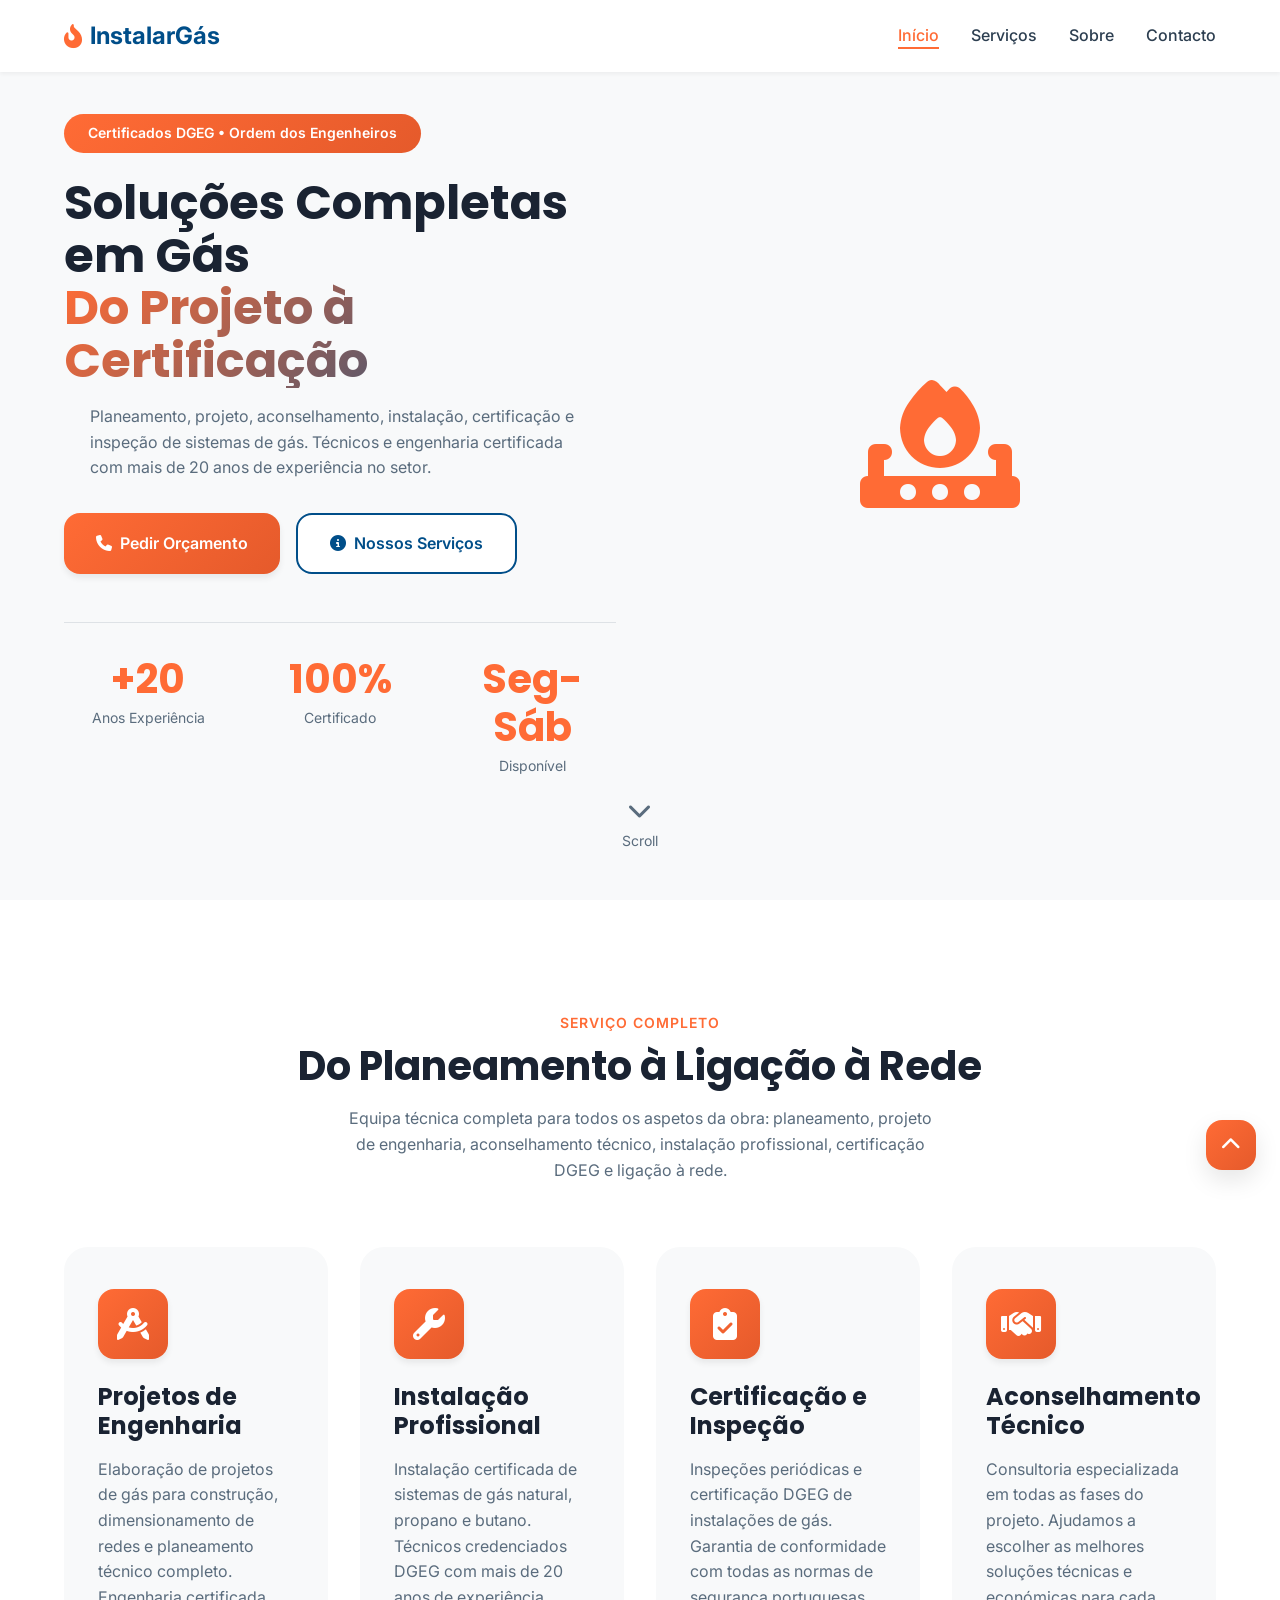
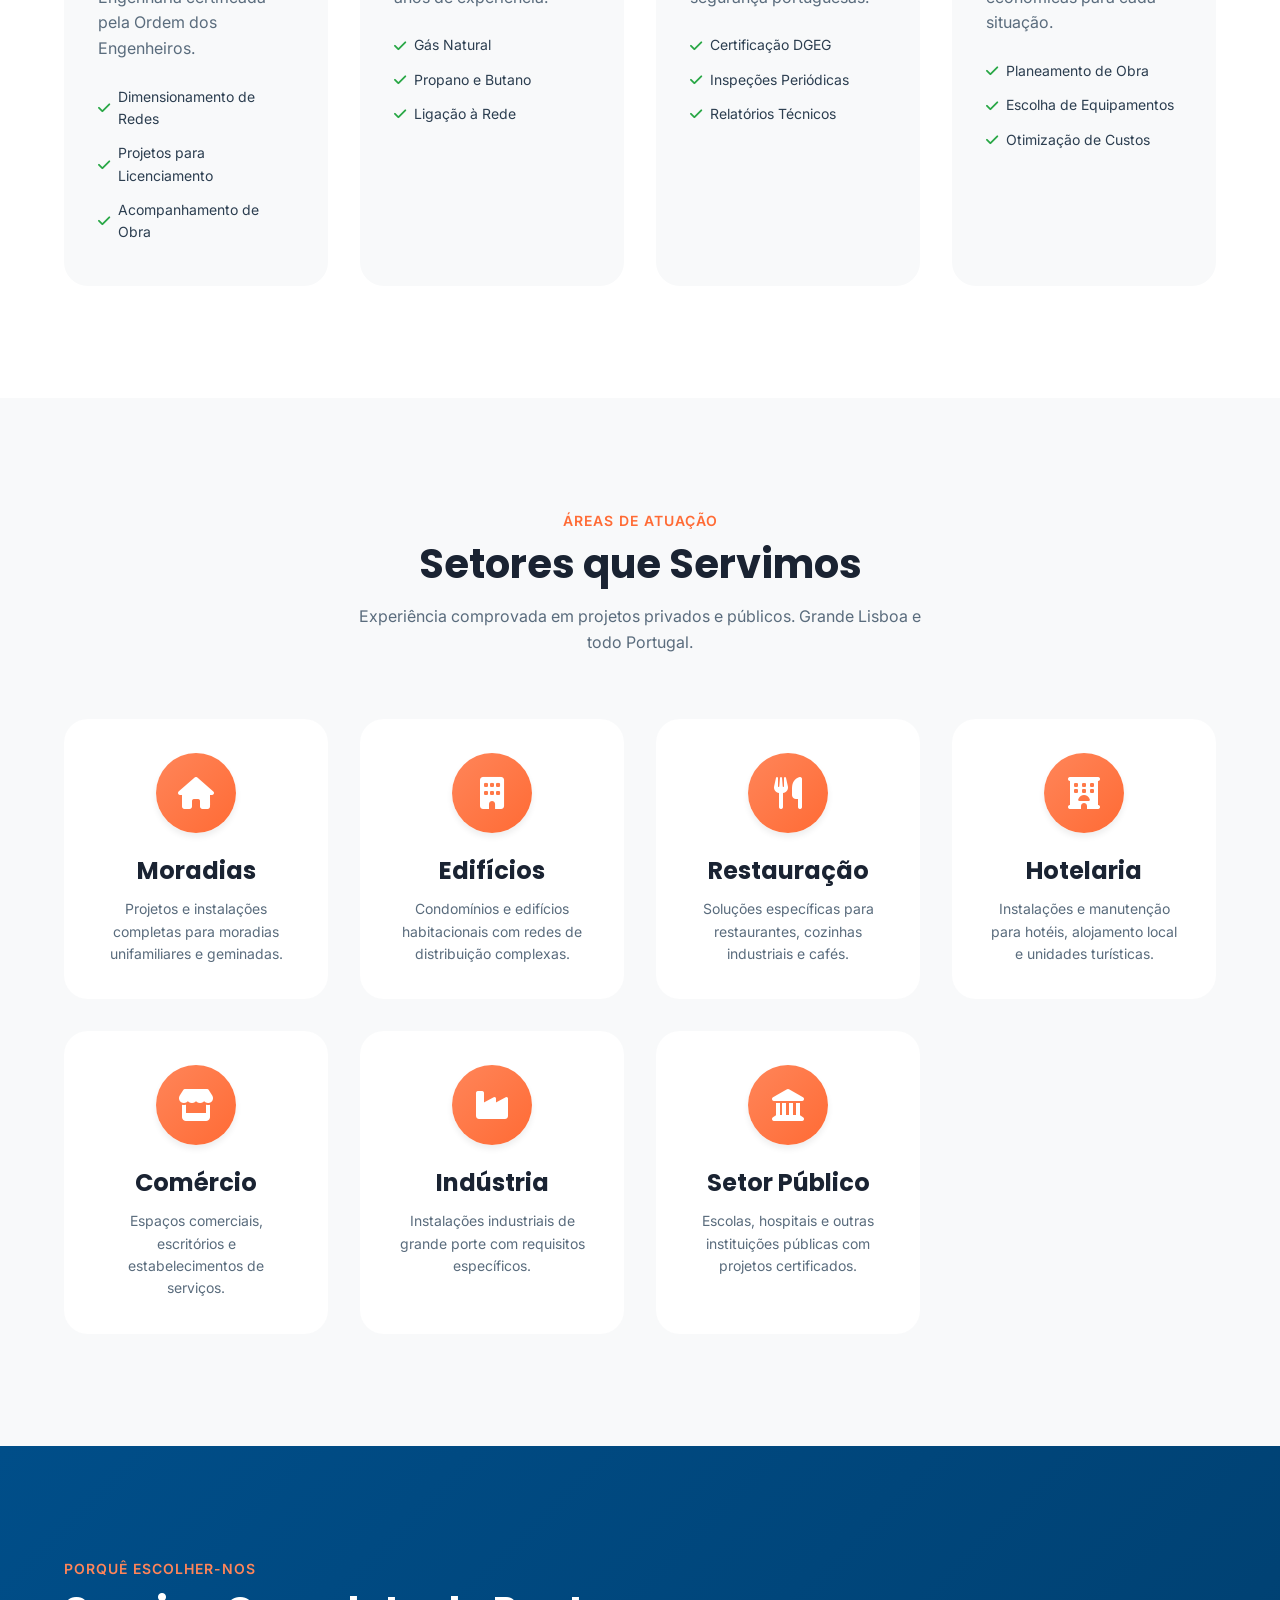
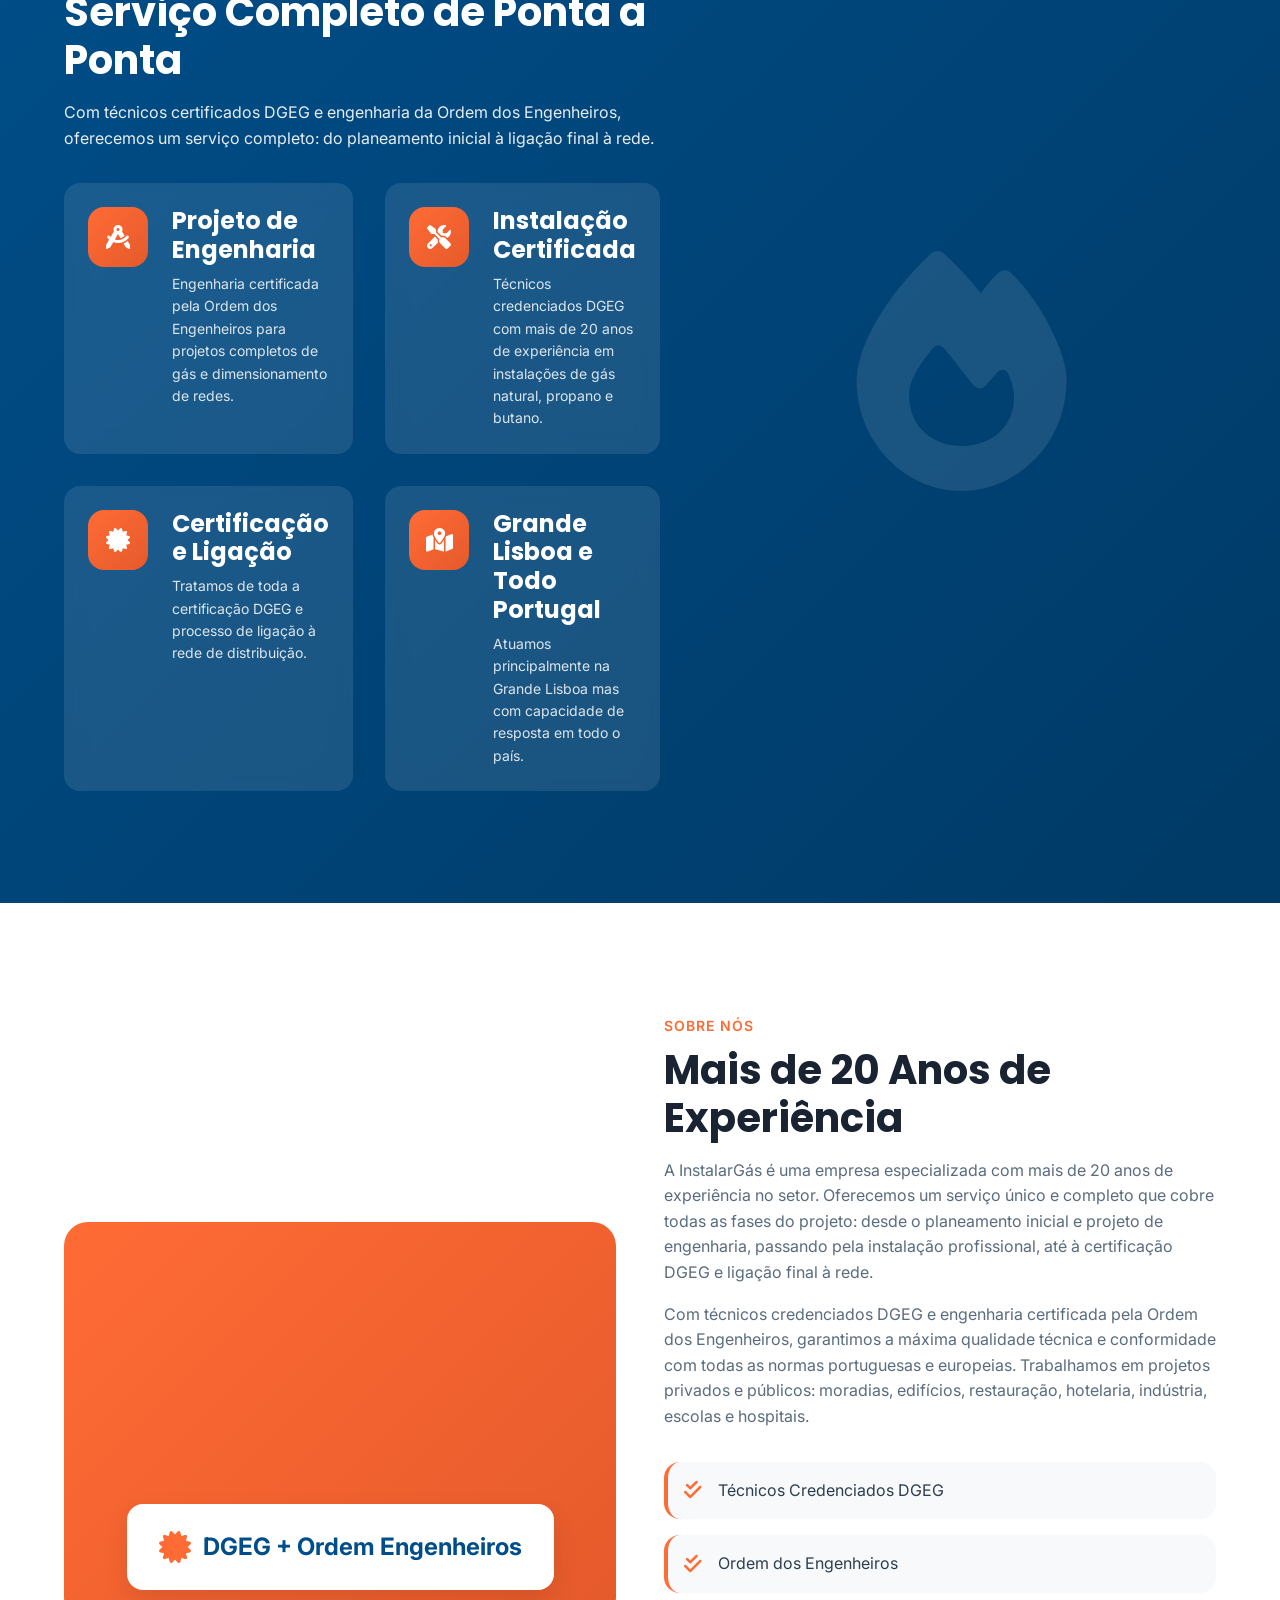
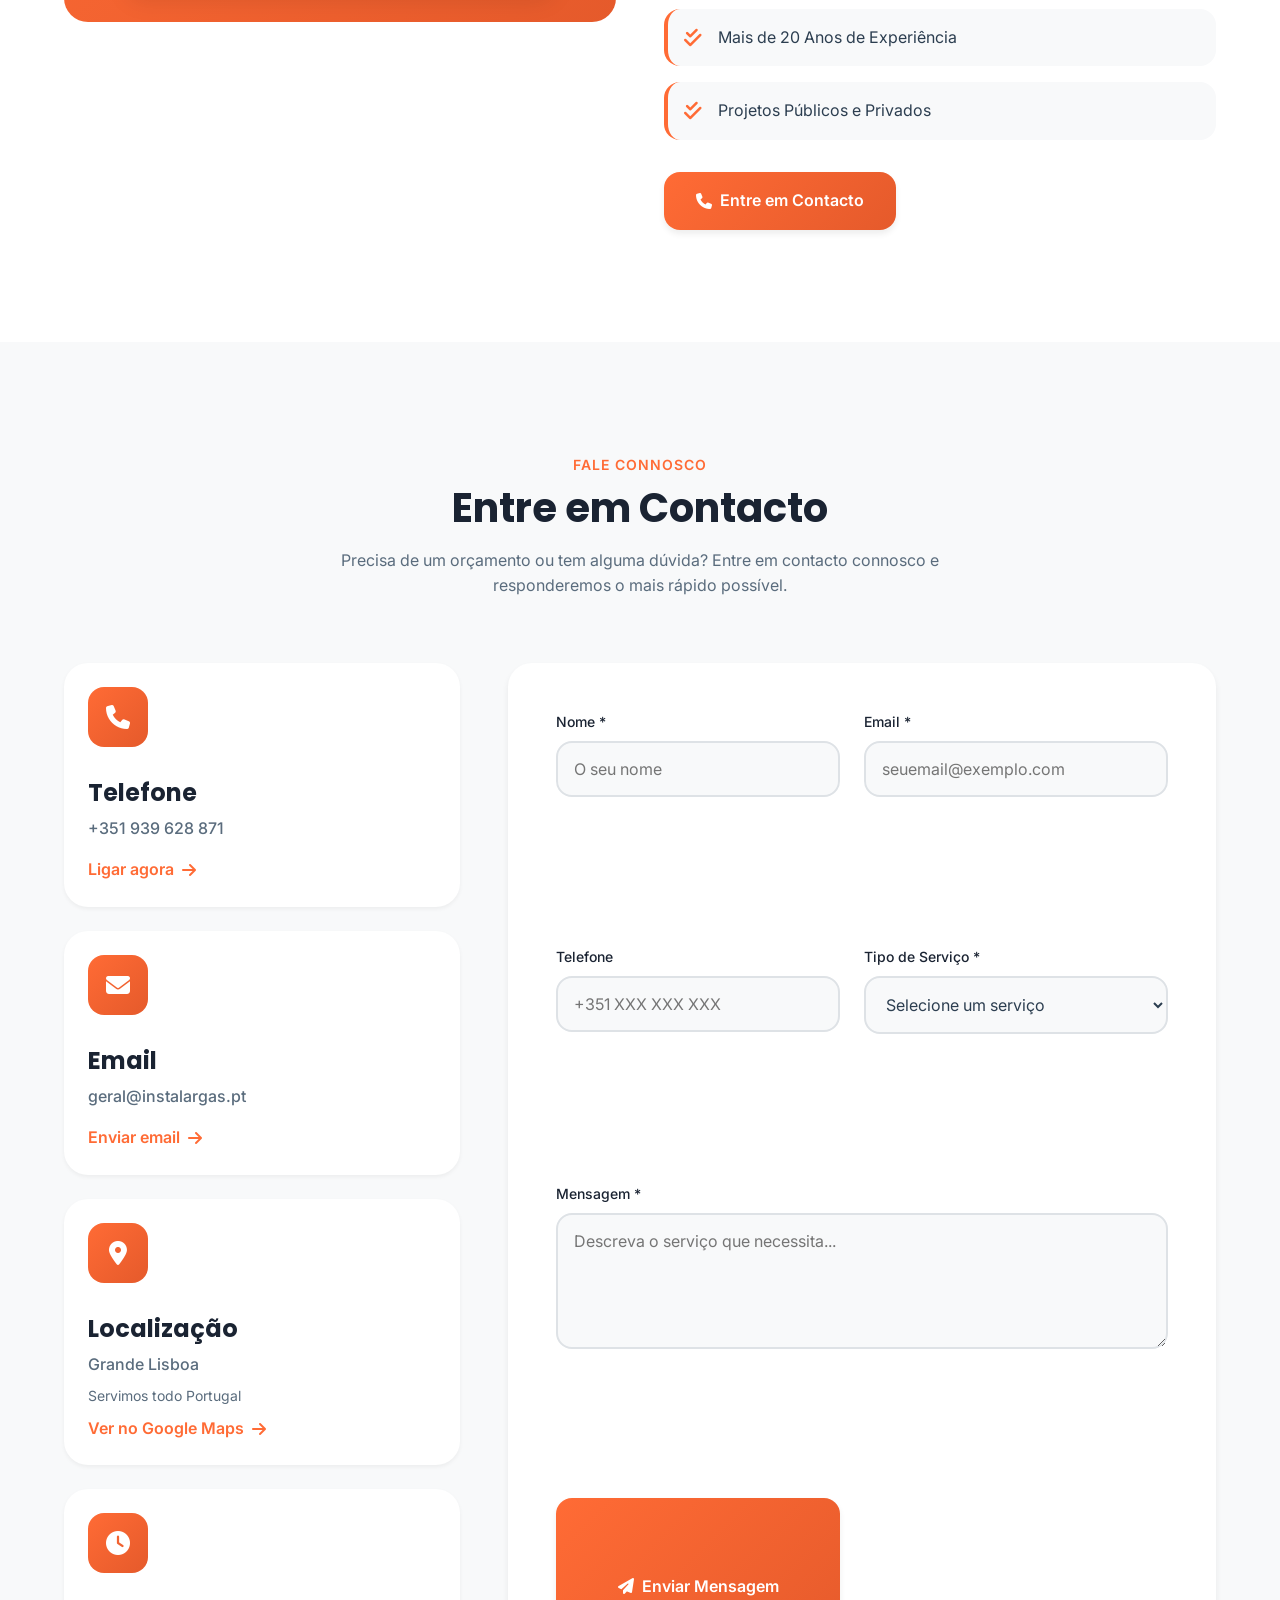
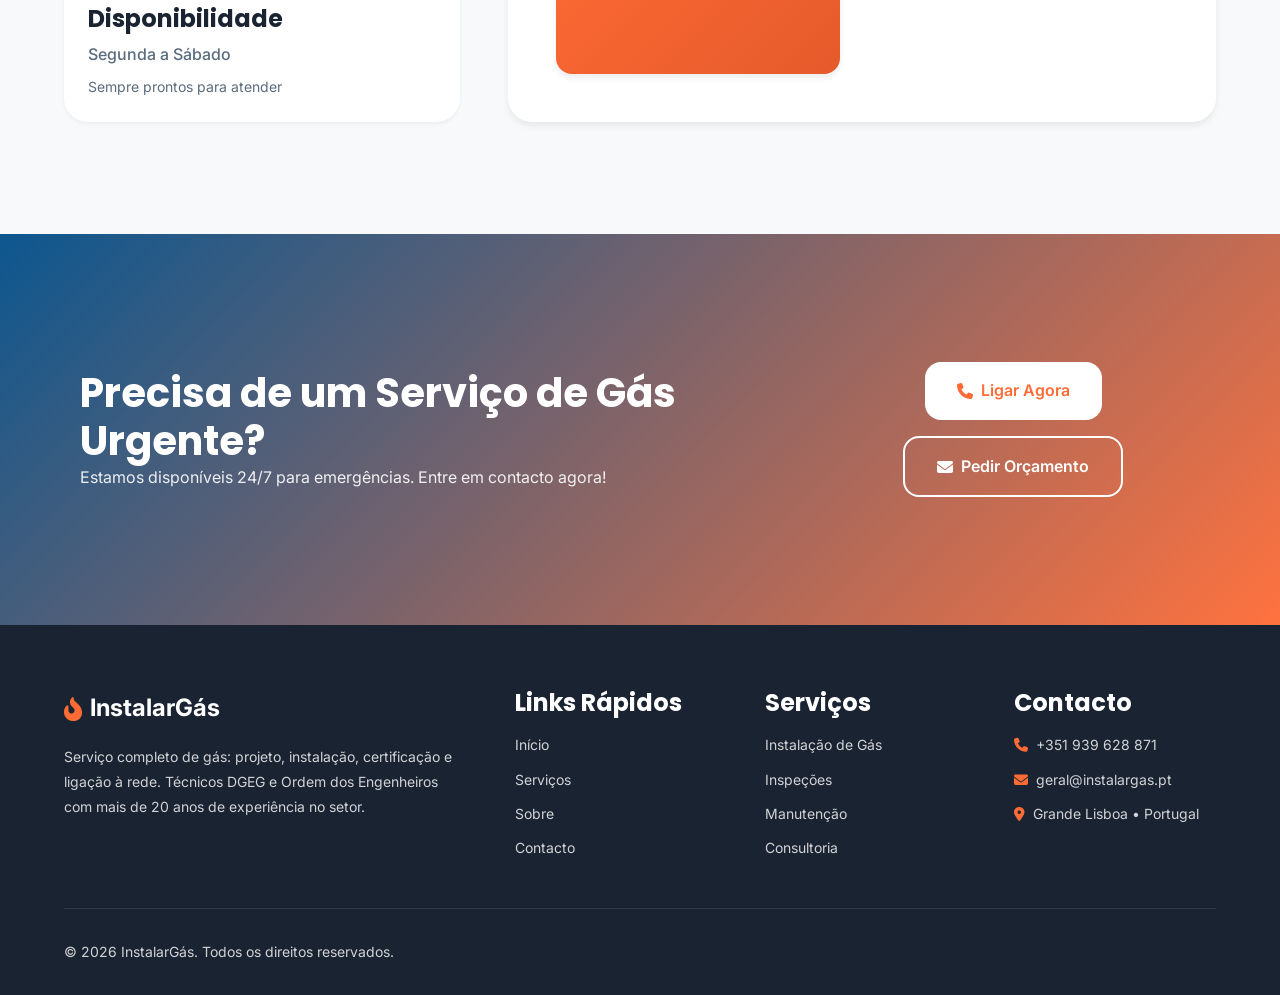
==== index.html @ 46f6d0a2 "chore: Clean up repository - remove internal documentation and unnecessary files for production" ====
<!DOCTYPE html>
<html lang="pt-PT">
<head>
    <!-- Essential Meta Tags -->
    <meta charset="UTF-8">
    <meta name="viewport" content="width=device-width, initial-scale=1.0">
    <meta http-equiv="X-UA-Compatible" content="IE=edge">
    
    <!-- Primary Meta Tags -->
    <title>InstalarGás - Instalação de Gás Natural, Propano e Butano | Certificado DGEG e Ordem Engenheiros</title>
    <meta name="title" content="InstalarGás - Instalação de Gás Natural, Propano e Butano | Certificado DGEG e Ordem Engenheiros">
    <meta name="description" content="Serviço completo de gás em Portugal: projeto, instalação, certificação e inspeção. Técnicos DGEG e engenharia Ordem dos Engenheiros. 20+ anos experiência. Grande Lisboa e Portugal.">
    <meta name="keywords" content="instalação gás natural, instalação propano, instalação butano, projeto gás, certificação DGEG, inspeção gás, técnico gás certificado, engenheiro gás, ordem engenheiros, instalação gás Lisboa, instalação gás moradias, instalação gás edifícios, instalação gás restaurantes, instalação gás hotéis, ligação rede gás">
    <meta name="author" content="InstalarGás">
    <meta name="robots" content="index, follow, max-snippet:-1, max-image-preview:large, max-video-preview:-1">
    
    <!-- Canonical URL -->
    <link rel="canonical" href="https://instalargas.pt/">
    
    <!-- Language Alternatives -->
    <link rel="alternate" hreflang="pt-PT" href="https://instalargas.pt/">
    <link rel="alternate" hreflang="pt" href="https://instalargas.pt/">
    
    <!-- Open Graph / Facebook Meta Tags -->
    <meta property="og:type" content="website">
    <meta property="og:url" content="https://instalargas.pt/">
    <meta property="og:site_name" content="InstalarGás">
    <meta property="og:title" content="InstalarGás - Instalação de Gás Natural, Propano e Butano">
    <meta property="og:description" content="Serviço completo de gás em Portugal: projeto, instalação, certificação e inspeção. Técnicos DGEG e engenharia Ordem dos Engenheiros. 20+ anos experiência.">
    <meta property="og:image" content="https://instalargas.pt/images/og-image.jpg">
    <meta property="og:image:width" content="1200">
    <meta property="og:image:height" content="630">
    <meta property="og:image:alt" content="InstalarGás - Profissionais em Instalação de Gás">
    <meta property="og:locale" content="pt_PT">
    
    <!-- Twitter Card Meta Tags -->
    <meta name="twitter:card" content="summary_large_image">
    <meta name="twitter:url" content="https://instalargas.pt/">
    <meta name="twitter:title" content="InstalarGás - Instalação de Gás Natural, Propano e Butano">
    <meta name="twitter:description" content="Serviço completo de gás em Portugal: projeto, instalação, certificação e inspeção. Técnicos DGEG e engenharia Ordem dos Engenheiros.">
    <meta name="twitter:image" content="https://instalargas.pt/images/og-image.jpg">
    
    <!-- Geo Tags -->
    <meta name="geo.region" content="PT">
    <meta name="geo.placename" content="Lisboa">
    <meta name="geo.position" content="38.7223;-9.1393">
    <meta name="ICBM" content="38.7223, -9.1393">
    
    <!-- Business Info -->
    <meta name="coverage" content="Portugal">
    <meta name="distribution" content="global">
    <meta name="rating" content="general">
    <meta name="revisit-after" content="7 days">
    
    <!-- Favicon -->
    <link rel="icon" type="image/svg+xml" href="data:image/svg+xml,<svg xmlns='http://www.w3.org/2000/svg' viewBox='0 0 100 100'><circle cx='50' cy='50' r='45' fill='%23FF6B35'/><path d='M50 20 L35 50 L50 45 L65 50 Z' fill='white'/><circle cx='50' cy='65' r='8' fill='white'/><circle cx='35' cy='60' r='5' fill='white'/><circle cx='65' cy='60' r='5' fill='white'/></svg>">
    <link rel="apple-touch-icon" href="data:image/svg+xml,<svg xmlns='http://www.w3.org/2000/svg' viewBox='0 0 100 100'><circle cx='50' cy='50' r='45' fill='%23FF6B35'/><path d='M50 20 L35 50 L50 45 L65 50 Z' fill='white'/><circle cx='50' cy='65' r='8' fill='white'/><circle cx='35' cy='60' r='5' fill='white'/><circle cx='65' cy='60' r='5' fill='white'/></svg>">
    
    <!-- Preconnect for Performance -->
    <link rel="preconnect" href="https://fonts.googleapis.com">
    <link rel="preconnect" href="https://fonts.gstatic.com" crossorigin>
    <link rel="dns-prefetch" href="https://cdnjs.cloudflare.com">
    
    <!-- CSS -->
    <link rel="stylesheet" href="css/styles.css">
    
    <!-- Font Awesome for Icons -->
    <link rel="stylesheet" href="https://cdnjs.cloudflare.com/ajax/libs/font-awesome/6.5.1/css/all.min.css" crossorigin="anonymous">
    
    <!-- Google Fonts -->
    <link href="https://fonts.googleapis.com/css2?family=Inter:wght@300;400;500;600;700;800&family=Poppins:wght@600;700;800&display=swap" rel="stylesheet">
    
    <!-- Schema.org Structured Data -->
    <script type="application/ld+json">
    {
      "@context": "https://schema.org",
      "@type": "LocalBusiness",
      "name": "InstalarGás",
      "image": "https://instalargas.pt/images/logo.jpg",
      "@id": "https://instalargas.pt",
      "url": "https://instalargas.pt",
      "telephone": "+351939628871",
      "email": "geral@instalargas.pt",
      "priceRange": "$$",
      "address": {
        "@type": "PostalAddress",
        "streetAddress": "Grande Lisboa",
        "addressLocality": "Lisboa",
        "addressRegion": "Lisboa",
        "addressCountry": "PT"
      },
      "geo": {
        "@type": "GeoCoordinates",
        "latitude": 38.7223,
        "longitude": -9.1393
      },
      "openingHoursSpecification": [
        {
          "@type": "OpeningHoursSpecification",
          "dayOfWeek": [
            "Monday",
            "Tuesday",
            "Wednesday",
            "Thursday",
            "Friday",
            "Saturday"
          ],
          "opens": "08:00",
          "closes": "20:00"
        }
      ],
      "sameAs": [
        "https://maps.app.goo.gl/vZx5zpbfsgtkqok78"
      ],
      "aggregateRating": {
        "@type": "AggregateRating",
        "ratingValue": "4.8",
        "reviewCount": "127"
      },
      "description": "Serviço completo de instalação de gás natural, propano e butano em Portugal. Projeto, instalação, certificação e inspeção. Técnicos credenciados DGEG e engenharia certificada pela Ordem dos Engenheiros com mais de 20 anos de experiência."
    }
    </script>
    
    <script type="application/ld+json">
    {
      "@context": "https://schema.org",
      "@type": "ProfessionalService",
      "name": "InstalarGás - Instalação e Manutenção de Gás",
      "description": "Empresa especializada em instalação, manutenção e certificação de sistemas de gás natural, propano e butano.",
      "url": "https://instalargas.pt",
      "telephone": "+351939628871",
      "email": "geral@instalargas.pt",
      "areaServed": {
        "@type": "Country",
        "name": "Portugal"
      },
      "serviceType": [
        "Instalação de Gás Natural",
        "Instalação de Propano",
        "Instalação de Butano",
        "Projetos de Gás",
        "Certificação DGEG",
        "Inspeção de Gás",
        "Ligação à Rede de Gás",
        "Manutenção de Sistemas de Gás"
      ],
      "hasOfferCatalog": {
        "@type": "OfferCatalog",
        "name": "Serviços de Gás",
        "itemListElement": [
          {
            "@type": "Offer",
            "itemOffered": {
              "@type": "Service",
              "name": "Projetos de Engenharia",
              "description": "Elaboração de projetos de gás para construção, dimensionamento de redes e planeamento técnico completo."
            }
          },
          {
            "@type": "Offer",
            "itemOffered": {
              "@type": "Service",
              "name": "Instalação Profissional",
              "description": "Instalação certificada de sistemas de gás natural, propano e butano."
            }
          },
          {
            "@type": "Offer",
            "itemOffered": {
              "@type": "Service",
              "name": "Certificação e Inspeção",
              "description": "Certificação DGEG e inspeções periódicas obrigatórias de sistemas de gás."
            }
          },
          {
            "@type": "Offer",
            "itemOffered": {
              "@type": "Service",
              "name": "Ligação à Rede",
              "description": "Processo completo de ligação à rede de distribuição de gás natural."
            }
          }
        ]
      }
    }
    </script>
    
    <script type="application/ld+json">
    {
      "@context": "https://schema.org",
      "@type": "BreadcrumbList",
      "itemListElement": [
        {
          "@type": "ListItem",
          "position": 1,
          "name": "Início",
          "item": "https://instalargas.pt/"
        },
        {
          "@type": "ListItem",
          "position": 2,
          "name": "Serviços",
          "item": "https://instalargas.pt/#services"
        },
        {
          "@type": "ListItem",
          "position": 3,
          "name": "Sobre",
          "item": "https://instalargas.pt/#about"
        },
        {
          "@type": "ListItem",
          "position": 4,
          "name": "Contacto",
          "item": "https://instalargas.pt/#contact"
        }
      ]
    }
    </script>
</head>
<body>
    <!-- Header/Navigation -->
    <header class="header" id="header">
        <nav class="nav container">
            <a href="#home" class="nav__logo">
                <i class="fas fa-fire-flame-curved"></i>
                <span>InstalarGás</span>
            </a>
            
            <div class="nav__menu" id="nav-menu">
                <ul class="nav__list">
                    <li class="nav__item">
                        <a href="#home" class="nav__link active-link">Início</a>
                    </li>
                    <li class="nav__item">
                        <a href="#services" class="nav__link">Serviços</a>
                    </li>
                    <li class="nav__item">
                        <a href="#about" class="nav__link">Sobre</a>
                    </li>
                    <li class="nav__item">
                        <a href="#contact" class="nav__link">Contacto</a>
                    </li>
                </ul>
                
                <div class="nav__close" id="nav-close">
                    <i class="fas fa-times"></i>
                </div>
            </div>
            
            <div class="nav__toggle" id="nav-toggle">
                <i class="fas fa-bars"></i>
            </div>
        </nav>
    </header>

    <!-- Main Content -->
    <main class="main">
        <!-- Hero Section -->
        <section class="home section" id="home">
            <div class="home__container container">
                <div class="home__data">
                    <span class="home__subtitle">Certificados DGEG • Ordem dos Engenheiros</span>
                    <h1 class="home__title">
                        Soluções Completas em Gás
                        <span class="home__title-highlight">Do Projeto à Certificação</span>
                    </h1>
                    <p class="home__description">
                        Planeamento, projeto, aconselhamento, instalação, certificação e inspeção de sistemas de gás. 
                        Técnicos e engenharia certificada com mais de 20 anos de experiência no setor.
                    </p>
                    <div class="home__buttons">
                        <a href="#contact" class="button button__primary">
                            <i class="fas fa-phone"></i>
                            Pedir Orçamento
                        </a>
                        <a href="#services" class="button button__secondary">
                            <i class="fas fa-info-circle"></i>
                            Nossos Serviços
                        </a>
                    </div>
                    
                    <div class="home__stats">
                        <div class="home__stat">
                            <h3 class="home__stat-number">20+</h3>
                            <p class="home__stat-text">Anos Experiência</p>
                        </div>
                        <div class="home__stat">
                            <h3 class="home__stat-number">100%</h3>
                            <p class="home__stat-text">Certificado</p>
                        </div>
                        <div class="home__stat" data-no-animation="true">
                            <h3 class="home__stat-number">Seg-Sáb</h3>
                            <p class="home__stat-text">Disponível</p>
                        </div>
                    </div>
                </div>
                
                <div class="home__image">
                    <div class="home__image-overlay">
                        <i class="fas fa-fire-burner"></i>
                    </div>
                </div>
            </div>
            
            <!-- Scroll Down -->
            <a href="#services" class="home__scroll">
                <i class="fas fa-chevron-down"></i>
                <span>Scroll</span>
            </a>
        </section>

        <!-- Services Section -->
        <section class="services section" id="services">
            <div class="container">
                <div class="section__header">
                    <span class="section__subtitle">Serviço Completo</span>
                    <h2 class="section__title">Do Planeamento à Ligação à Rede</h2>
                    <p class="section__description">
                        Equipa técnica completa para todos os aspetos da obra: planeamento, projeto de engenharia, 
                        aconselhamento técnico, instalação profissional, certificação DGEG e ligação à rede.
                    </p>
                </div>
                
                <div class="services__container">
                    <div class="service__card" data-aos="fade-up" data-aos-delay="100">
                        <div class="service__icon">
                            <i class="fas fa-drafting-compass"></i>
                        </div>
                        <h3 class="service__title">Projetos de Engenharia</h3>
                        <p class="service__description">
                            Elaboração de projetos de gás para construção, dimensionamento de redes e 
                            planeamento técnico completo. Engenharia certificada pela Ordem dos Engenheiros.
                        </p>
                        <ul class="service__features">
                            <li><i class="fas fa-check"></i> Dimensionamento de Redes</li>
                            <li><i class="fas fa-check"></i> Projetos para Licenciamento</li>
                            <li><i class="fas fa-check"></i> Acompanhamento de Obra</li>
                        </ul>
                    </div>
                    
                    <div class="service__card" data-aos="fade-up" data-aos-delay="200">
                        <div class="service__icon">
                            <i class="fas fa-wrench"></i>
                        </div>
                        <h3 class="service__title">Instalação Profissional</h3>
                        <p class="service__description">
                            Instalação certificada de sistemas de gás natural, propano e butano. 
                            Técnicos credenciados DGEG com mais de 20 anos de experiência.
                        </p>
                        <ul class="service__features">
                            <li><i class="fas fa-check"></i> Gás Natural</li>
                            <li><i class="fas fa-check"></i> Propano e Butano</li>
                            <li><i class="fas fa-check"></i> Ligação à Rede</li>
                        </ul>
                    </div>
                    
                    <div class="service__card" data-aos="fade-up" data-aos-delay="300">
                        <div class="service__icon">
                            <i class="fas fa-clipboard-check"></i>
                        </div>
                        <h3 class="service__title">Certificação e Inspeção</h3>
                        <p class="service__description">
                            Inspeções periódicas e certificação DGEG de instalações de gás. 
                            Garantia de conformidade com todas as normas de segurança portuguesas.
                        </p>
                        <ul class="service__features">
                            <li><i class="fas fa-check"></i> Certificação DGEG</li>
                            <li><i class="fas fa-check"></i> Inspeções Periódicas</li>
                            <li><i class="fas fa-check"></i> Relatórios Técnicos</li>
                        </ul>
                    </div>
                    
                    <div class="service__card" data-aos="fade-up" data-aos-delay="400">
                        <div class="service__icon">
                            <i class="fas fa-handshake"></i>
                        </div>
                        <h3 class="service__title">Aconselhamento Técnico</h3>
                        <p class="service__description">
                            Consultoria especializada em todas as fases do projeto. 
                            Ajudamos a escolher as melhores soluções técnicas e económicas para cada situação.
                        </p>
                        <ul class="service__features">
                            <li><i class="fas fa-check"></i> Planeamento de Obra</li>
                            <li><i class="fas fa-check"></i> Escolha de Equipamentos</li>
                            <li><i class="fas fa-check"></i> Otimização de Custos</li>
                        </ul>
                    </div>
                </div>
            </div>
        </section>

        <!-- Sectors Section -->
        <section class="sectors section">
            <div class="container">
                <div class="section__header">
                    <span class="section__subtitle">Áreas de Atuação</span>
                    <h2 class="section__title">Setores que Servimos</h2>
                    <p class="section__description">
                        Experiência comprovada em projetos privados e públicos. Grande Lisboa e todo Portugal.
                    </p>
                </div>
                
                <div class="sectors__container">
                    <div class="sector__card">
                        <div class="sector__icon">
                            <i class="fas fa-home"></i>
                        </div>
                        <h3 class="sector__title">Moradias</h3>
                        <p class="sector__description">
                            Projetos e instalações completas para moradias unifamiliares e geminadas.
                        </p>
                    </div>
                    
                    <div class="sector__card">
                        <div class="sector__icon">
                            <i class="fas fa-building"></i>
                        </div>
                        <h3 class="sector__title">Edifícios</h3>
                        <p class="sector__description">
                            Condomínios e edifícios habitacionais com redes de distribuição complexas.
                        </p>
                    </div>
                    
                    <div class="sector__card">
                        <div class="sector__icon">
                            <i class="fas fa-utensils"></i>
                        </div>
                        <h3 class="sector__title">Restauração</h3>
                        <p class="sector__description">
                            Soluções específicas para restaurantes, cozinhas industriais e cafés.
                        </p>
                    </div>
                    
                    <div class="sector__card">
                        <div class="sector__icon">
                            <i class="fas fa-hotel"></i>
                        </div>
                        <h3 class="sector__title">Hotelaria</h3>
                        <p class="sector__description">
                            Instalações e manutenção para hotéis, alojamento local e unidades turísticas.
                        </p>
                    </div>
                    
                    <div class="sector__card">
                        <div class="sector__icon">
                            <i class="fas fa-store"></i>
                        </div>
                        <h3 class="sector__title">Comércio</h3>
                        <p class="sector__description">
                            Espaços comerciais, escritórios e estabelecimentos de serviços.
                        </p>
                    </div>
                    
                    <div class="sector__card">
                        <div class="sector__icon">
                            <i class="fas fa-industry"></i>
                        </div>
                        <h3 class="sector__title">Indústria</h3>
                        <p class="sector__description">
                            Instalações industriais de grande porte com requisitos específicos.
                        </p>
                    </div>
                    
                    <div class="sector__card">
                        <div class="sector__icon">
                            <i class="fas fa-landmark"></i>
                        </div>
                        <h3 class="sector__title">Setor Público</h3>
                        <p class="sector__description">
                            Escolas, hospitais e outras instituições públicas com projetos certificados.
                        </p>
                    </div>
                </div>
            </div>
        </section>

        <!-- Why Choose Us Section -->
        <section class="why-choose section">
            <div class="container">
                <div class="why-choose__container">
                    <div class="why-choose__content">
                        <span class="section__subtitle">Porquê escolher-nos</span>
                        <h2 class="section__title">Serviço Completo de Ponta a Ponta</h2>
                        <p class="why-choose__text">
                            Com técnicos certificados DGEG e engenharia da Ordem dos Engenheiros, 
                            oferecemos um serviço completo: do planeamento inicial à ligação final à rede.
                        </p>
                        
                        <div class="why-choose__features">
                            <div class="feature">
                                <div class="feature__icon">
                                    <i class="fas fa-drafting-compass"></i>
                                </div>
                                <div class="feature__content">
                                    <h3 class="feature__title">Projeto de Engenharia</h3>
                                    <p class="feature__description">
                                        Engenharia certificada pela Ordem dos Engenheiros para 
                                        projetos completos de gás e dimensionamento de redes.
                                    </p>
                                </div>
                            </div>
                            
                            <div class="feature">
                                <div class="feature__icon">
                                    <i class="fas fa-tools"></i>
                                </div>
                                <div class="feature__content">
                                    <h3 class="feature__title">Instalação Certificada</h3>
                                    <p class="feature__description">
                                        Técnicos credenciados DGEG com mais de 20 anos de experiência em 
                                        instalações de gás natural, propano e butano.
                                    </p>
                                </div>
                            </div>
                            
                            <div class="feature">
                                <div class="feature__icon">
                                    <i class="fas fa-certificate"></i>
                                </div>
                                <div class="feature__content">
                                    <h3 class="feature__title">Certificação e Ligação</h3>
                                    <p class="feature__description">
                                        Tratamos de toda a certificação DGEG e processo de 
                                        ligação à rede de distribuição.
                                    </p>
                                </div>
                            </div>
                            
                            <div class="feature">
                                <div class="feature__icon">
                                    <i class="fas fa-map-marked-alt"></i>
                                </div>
                                <div class="feature__content">
                                    <h3 class="feature__title">Grande Lisboa e Todo Portugal</h3>
                                    <p class="feature__description">
                                        Atuamos principalmente na Grande Lisboa mas com 
                                        capacidade de resposta em todo o país.
                                    </p>
                                </div>
                            </div>
                        </div>
                    </div>
                    
                    <div class="why-choose__image">
                        <div class="image-decoration">
                            <i class="fas fa-fire"></i>
                        </div>
                    </div>
                </div>
            </div>
        </section>

        <!-- Portfolio/Gallery Section - COMENTADO até ter fotos reais -->
        <!-- 
        <section class="portfolio section" id="portfolio">
            <div class="container">
                <div class="section__header">
                    <span class="section__subtitle">Portfólio</span>
                    <h2 class="section__title">Trabalhos Realizados</h2>
                    <p class="section__description">
                        Alguns exemplos dos nossos projetos e instalações em moradias, edifícios, 
                        restaurantes, hotéis e instituições públicas.
                    </p>
                </div>
                
                <div class="portfolio__container">
                    Adicionar fotos aqui quando disponíveis
                </div>
            </div>
        </section>
        -->

        <!-- About Section -->
        <section class="about section" id="about">
            <div class="container">
                <div class="about__container">
                    <div class="about__image">
                        <div class="about__certification-badge">
                            <i class="fas fa-certificate"></i>
                            <span>DGEG + Ordem Engenheiros</span>
                        </div>
                    </div>
                    
                    <div class="about__content">
                        <span class="section__subtitle">Sobre nós</span>
                        <h2 class="section__title">Mais de 20 Anos de Experiência</h2>
                        <p class="about__text">
                            A InstalarGás é uma empresa especializada com mais de 20 anos de experiência no setor. 
                            Oferecemos um serviço único e completo que cobre todas as fases do projeto: 
                            desde o planeamento inicial e projeto de engenharia, passando pela instalação 
                            profissional, até à certificação DGEG e ligação final à rede.
                        </p>
                        <p class="about__text">
                            Com técnicos credenciados DGEG e engenharia certificada pela Ordem dos Engenheiros, 
                            garantimos a máxima qualidade técnica e conformidade com todas as normas portuguesas 
                            e europeias. Trabalhamos em projetos privados e públicos: moradias, edifícios, restauração, 
                            hotelaria, indústria, escolas e hospitais.
                        </p>
                        
                        <div class="about__credentials">
                            <div class="credential">
                                <i class="fas fa-check-double"></i>
                                <span>Técnicos Credenciados DGEG</span>
                            </div>
                            <div class="credential">
                                <i class="fas fa-check-double"></i>
                                <span>Ordem dos Engenheiros</span>
                            </div>
                            <div class="credential">
                                <i class="fas fa-check-double"></i>
                                <span>Mais de 20 Anos de Experiência</span>
                            </div>
                            <div class="credential">
                                <i class="fas fa-check-double"></i>
                                <span>Projetos Públicos e Privados</span>
                            </div>
                        </div>
                        
                        <a href="#contact" class="button button__primary">
                            <i class="fas fa-phone"></i>
                            Entre em Contacto
                        </a>
                    </div>
                </div>
            </div>
        </section>

        <!-- Contact Section -->
        <section class="contact section" id="contact">
            <div class="container">
                <div class="section__header">
                    <span class="section__subtitle">Fale connosco</span>
                    <h2 class="section__title">Entre em Contacto</h2>
                    <p class="section__description">
                        Precisa de um orçamento ou tem alguma dúvida? 
                        Entre em contacto connosco e responderemos o mais rápido possível.
                    </p>
                </div>
                
                <div class="contact__container">
                    <div class="contact__info">
                        <div class="contact__card">
                            <div class="contact__card-icon">
                                <i class="fas fa-phone"></i>
                            </div>
                            <div class="contact__card-content">
                                <h3 class="contact__card-title">Telefone</h3>
                                <p class="contact__card-data">+351 939 628 871</p>
                                <a href="tel:+351939628871" class="contact__card-link">
                                    Ligar agora <i class="fas fa-arrow-right"></i>
                                </a>
                            </div>
                        </div>
                        
                        <div class="contact__card">
                            <div class="contact__card-icon">
                                <i class="fas fa-envelope"></i>
                            </div>
                            <div class="contact__card-content">
                                <h3 class="contact__card-title">Email</h3>
                                <p class="contact__card-data">geral@instalargas.pt</p>
                                <a href="mailto:geral@instalargas.pt" class="contact__card-link">
                                    Enviar email <i class="fas fa-arrow-right"></i>
                                </a>
                            </div>
                        </div>
                        
                        <div class="contact__card">
                            <div class="contact__card-icon">
                                <i class="fas fa-map-marker-alt"></i>
                            </div>
                            <div class="contact__card-content">
                                <h3 class="contact__card-title">Localização</h3>
                                <p class="contact__card-data">Grande Lisboa</p>
                                <p class="contact__card-description">Servimos todo Portugal</p>
                                <a href="https://maps.app.goo.gl/vZx5zpbfsgtkqok78" target="_blank" class="contact__card-link">
                                    Ver no Google Maps <i class="fas fa-arrow-right"></i>
                                </a>
                            </div>
                        </div>
                        
                        <div class="contact__card">
                            <div class="contact__card-icon">
                                <i class="fas fa-clock"></i>
                            </div>
                            <div class="contact__card-content">
                                <h3 class="contact__card-title">Disponibilidade</h3>
                                <p class="contact__card-data">Segunda a Sábado</p>
                                <p class="contact__card-description">Sempre prontos para atender</p>
                            </div>
                        </div>
                    </div>
                    
                    <form class="contact__form" id="contact-form">
                        <div class="form__group">
                            <label for="name" class="form__label">Nome *</label>
                            <input 
                                type="text" 
                                id="name" 
                                name="name" 
                                class="form__input" 
                                placeholder="O seu nome"
                                required
                            >
                        </div>
                        
                        <div class="form__group">
                            <label for="email" class="form__label">Email *</label>
                            <input 
                                type="email" 
                                id="email" 
                                name="email" 
                                class="form__input" 
                                placeholder="seuemail@exemplo.com"
                                required
                            >
                        </div>
                        
                        <div class="form__group">
                            <label for="phone" class="form__label">Telefone</label>
                            <input 
                                type="tel" 
                                id="phone" 
                                name="phone" 
                                class="form__input" 
                                placeholder="+351 XXX XXX XXX"
                            >
                        </div>
                        
                        <div class="form__group">
                            <label for="service" class="form__label">Tipo de Serviço *</label>
                            <select id="service" name="service" class="form__input" required>
                                <option value="">Selecione um serviço</option>
                                <option value="projeto">Projeto de Engenharia</option>
                                <option value="instalacao">Instalação de Gás</option>
                                <option value="certificacao">Certificação DGEG</option>
                                <option value="inspecao">Inspeção de Gás</option>
                                <option value="consultoria">Consultoria Técnica</option>
                                <option value="publico">Projeto Público (Escola/Hospital)</option>
                                <option value="outro">Outro</option>
                            </select>
                        </div>
                        
                        <div class="form__group form__group--full">
                            <label for="message" class="form__label">Mensagem *</label>
                            <textarea 
                                id="message" 
                                name="message" 
                                class="form__input form__textarea" 
                                placeholder="Descreva o serviço que necessita..."
                                rows="5"
                                required
                            ></textarea>
                        </div>
                        
                        <button type="submit" class="button button__primary button__full">
                            <i class="fas fa-paper-plane"></i>
                            Enviar Mensagem
                        </button>
                        
                        <div class="form__message" id="form-message"></div>
                    </form>
                </div>
            </div>
        </section>

        <!-- CTA Section -->
        <section class="cta section">
            <div class="container">
                <div class="cta__container">
                    <div class="cta__content">
                        <h2 class="cta__title">Precisa de um Serviço de Gás Urgente?</h2>
                        <p class="cta__description">
                            Estamos disponíveis 24/7 para emergências. Entre em contacto agora!
                        </p>
                    </div>
                    <div class="cta__buttons">
                        <a href="tel:+351939628871" class="button button__light">
                            <i class="fas fa-phone"></i>
                            Ligar Agora
                        </a>
                        <a href="#contact" class="button button__light-outline">
                            <i class="fas fa-envelope"></i>
                            Pedir Orçamento
                        </a>
                    </div>
                </div>
            </div>
        </section>
    </main>

    <!-- Footer -->
    <footer class="footer">
        <div class="container">
            <div class="footer__container">
                <div class="footer__content">
                    <a href="#home" class="footer__logo">
                        <i class="fas fa-fire-flame-curved"></i>
                        <span>InstalarGás</span>
                    </a>
                    <p class="footer__description">
                        Serviço completo de gás: projeto, instalação, certificação e ligação à rede. 
                        Técnicos DGEG e Ordem dos Engenheiros com mais de 20 anos de experiência no setor.
                    </p>
                </div>
                
                <div class="footer__content">
                    <h3 class="footer__title">Links Rápidos</h3>
                    <ul class="footer__links">
                        <li><a href="#home" class="footer__link">Início</a></li>
                        <li><a href="#services" class="footer__link">Serviços</a></li>
                        <li><a href="#about" class="footer__link">Sobre</a></li>
                        <li><a href="#contact" class="footer__link">Contacto</a></li>
                    </ul>
                </div>
                
                <div class="footer__content">
                    <h3 class="footer__title">Serviços</h3>
                    <ul class="footer__links">
                        <li><a href="#services" class="footer__link">Instalação de Gás</a></li>
                        <li><a href="#services" class="footer__link">Inspeções</a></li>
                        <li><a href="#services" class="footer__link">Manutenção</a></li>
                        <li><a href="#services" class="footer__link">Consultoria</a></li>
                    </ul>
                </div>
                
                <div class="footer__content">
                    <h3 class="footer__title">Contacto</h3>
                    <ul class="footer__links">
                        <li>
                            <i class="fas fa-phone"></i>
                            <a href="tel:+351939628871" class="footer__link">+351 939 628 871</a>
                        </li>
                        <li>
                            <i class="fas fa-envelope"></i>
                            <a href="mailto:geral@instalargas.pt" class="footer__link">geral@instalargas.pt</a>
                        </li>
                        <li>
                            <i class="fas fa-map-marker-alt"></i>
                            <span class="footer__link">Grande Lisboa • Portugal</span>
                        </li>
                    </ul>
                </div>
            </div>
            
            <div class="footer__bottom">
                <p class="footer__copy">
                    &copy; 2026 InstalarGás. Todos os direitos reservados.
                </p>
                <!-- Links de políticas removidos até criar as páginas
                <div class="footer__bottom-links">
                    <a href="#" class="footer__bottom-link">Política de Privacidade</a>
                    <span class="footer__separator">|</span>
                    <a href="#" class="footer__bottom-link">Termos e Condições</a>
                </div>
                -->
            </div>
        </div>
    </footer>

    <!-- Scroll Up Button -->
    <a href="#home" class="scrollup" id="scroll-up">
        <i class="fas fa-chevron-up"></i>
    </a>

    <!-- JavaScript -->
    <script src="js/main.js"></script>
</body>
</html>
---- css/styles.css ----
/* =============== VARIABLES =============== */
:root {
    /* Colors */
    --primary-color: #FF6B35;
    --primary-dark: #E55A2B;
    --primary-light: #FF8559;
    --secondary-color: #004E89;
    --secondary-dark: #003A66;
    --secondary-light: #1A6DAA;
    
    --text-color: #2C3E50;
    --text-light: #5A6C7D;
    --title-color: #1A2332;
    
    --white-color: #FFFFFF;
    --bg-color: #F8F9FA;
    --bg-secondary: #E9ECEF;
    --border-color: #DEE2E6;
    
    --success-color: #28A745;
    --warning-color: #FFC107;
    --danger-color: #DC3545;
    
    /* Gradients */
    --gradient-primary: linear-gradient(135deg, var(--primary-color) 0%, var(--primary-dark) 100%);
    --gradient-secondary: linear-gradient(135deg, var(--secondary-color) 0%, var(--secondary-dark) 100%);
    --gradient-overlay: linear-gradient(135deg, rgba(0, 78, 137, 0.95) 0%, rgba(255, 107, 53, 0.95) 100%);
    
    /* Typography */
    --body-font: 'Inter', sans-serif;
    --title-font: 'Poppins', sans-serif;
    
    --biggest-font-size: 2.5rem;
    --h1-font-size: 2rem;
    --h2-font-size: 1.75rem;
    --h3-font-size: 1.25rem;
    --normal-font-size: 1rem;
    --small-font-size: 0.875rem;
    --smaller-font-size: 0.813rem;
    
    --font-light: 300;
    --font-regular: 400;
    --font-medium: 500;
    --font-semi-bold: 600;
    --font-bold: 700;
    --font-extra-bold: 800;
    
    /* Spacing */
    --header-height: 4.5rem;
    --section-padding: 5rem 0;
    
    /* Shadows */
    --shadow-sm: 0 2px 4px rgba(0, 0, 0, 0.05);
    --shadow-md: 0 4px 6px rgba(0, 0, 0, 0.07);
    --shadow-lg: 0 10px 25px rgba(0, 0, 0, 0.1);
    --shadow-xl: 0 20px 40px rgba(0, 0, 0, 0.15);
    
    /* Border Radius */
    --radius-sm: 0.5rem;
    --radius-md: 1rem;
    --radius-lg: 1.5rem;
    --radius-xl: 2rem;
    
    /* Transitions */
    --transition-fast: 0.2s ease;
    --transition-base: 0.3s ease;
    --transition-slow: 0.5s ease;
    
    /* Z-index */
    --z-tooltip: 10;
    --z-fixed: 100;
    --z-modal: 1000;
}

/* =============== BASE =============== */
* {
    margin: 0;
    padding: 0;
    box-sizing: border-box;
}

html {
    scroll-behavior: smooth;
    scroll-padding-top: var(--header-height);
    overflow-x: hidden;
}

body {
    font-family: var(--body-font);
    font-size: var(--normal-font-size);
    background-color: var(--bg-color);
    color: var(--text-color);
    line-height: 1.6;
    overflow-x: hidden;
    width: 100%;
    position: relative;
}

h1, h2, h3, h4 {
    font-family: var(--title-font);
    color: var(--title-color);
    font-weight: var(--font-bold);
    line-height: 1.2;
}

ul {
    list-style: none;
}

a {
    text-decoration: none;
    color: inherit;
}

img {
    max-width: 100%;
    height: auto;
    display: block;
}

input,
button,
textarea,
select {
    font-family: var(--body-font);
    font-size: var(--normal-font-size);
    outline: none;
    border: none;
}

button {
    cursor: pointer;
}

/* =============== REUSABLE CLASSES =============== */
.container {
    max-width: 1200px;
    margin: 0 auto;
    padding: 0 1.5rem;
    width: 100%;
}

@media screen and (max-width: 768px) {
    .container {
        padding: 0 1rem;
    }
}

.section {
    padding: var(--section-padding);
}

.section__header {
    text-align: center;
    margin-bottom: 3rem;
}

.section__subtitle {
    display: block;
    font-size: var(--small-font-size);
    font-weight: var(--font-semi-bold);
    color: var(--primary-color);
    text-transform: uppercase;
    letter-spacing: 1px;
    margin-bottom: 0.5rem;
}

.section__title {
    font-size: var(--h1-font-size);
    margin-bottom: 1rem;
    position: relative;
}

.section__description {
    font-size: var(--normal-font-size);
    color: var(--text-light);
    max-width: 600px;
    margin: 0 auto;
}

/* =============== BUTTONS =============== */
.button {
    display: inline-flex;
    align-items: center;
    justify-content: center;
    gap: 0.5rem;
    padding: 1rem 2rem;
    border-radius: var(--radius-md);
    font-weight: var(--font-semi-bold);
    transition: all var(--transition-base);
    position: relative;
    overflow: hidden;
    z-index: 1;
    min-height: 48px;
    -webkit-tap-highlight-color: transparent;
    user-select: none;
    text-decoration: none;
    cursor: pointer;
}

.button::before {
    content: '';
    position: absolute;
    top: 0;
    left: 0;
    width: 0;
    height: 100%;
    background: rgba(255, 255, 255, 0.1);
    transition: width var(--transition-base);
    z-index: -1;
}

.button:hover::before {
    width: 100%;
}

.button__primary {
    background: var(--gradient-primary);
    color: var(--white-color);
    box-shadow: var(--shadow-md);
}

.button__primary:hover {
    transform: translateY(-2px);
    box-shadow: var(--shadow-lg);
}

.button__primary:active {
    transform: translateY(0) scale(0.98);
}

.button__secondary {
    background: var(--white-color);
    color: var(--secondary-color);
    border: 2px solid var(--secondary-color);
}

.button__secondary:hover {
    background: var(--secondary-color);
    color: var(--white-color);
}

.button__secondary:active {
    transform: scale(0.98);
}

/* Touch device optimizations */
@media (hover: none) {
    .button__primary:hover,
    .button__secondary:hover {
        transform: none;
    }
    
    .button__primary:active,
    .button__secondary:active {
        transform: scale(0.98);
        opacity: 0.9;
    }
}

.button__light {
    background: var(--white-color);
    color: var(--primary-color);
}

.button__light:hover {
    background: rgba(255, 255, 255, 0.9);
}

.button__light-outline {
    background: transparent;
    color: var(--white-color);
    border: 2px solid var(--white-color);
}

.button__light-outline:hover {
    background: var(--white-color);
    color: var(--primary-color);
}

.button__full {
    width: 100%;
    justify-content: center;
}

/* =============== HEADER & NAVIGATION =============== */
.header {
    position: fixed;
    top: 0;
    left: 0;
    width: 100%;
    background: var(--white-color);
    box-shadow: var(--shadow-sm);
    z-index: var(--z-fixed);
    transition: all var(--transition-base);
}

.header.scroll-header {
    box-shadow: var(--shadow-md);
}

.nav {
    display: flex;
    justify-content: space-between;
    align-items: center;
    height: var(--header-height);
}

.nav__logo {
    display: flex;
    align-items: center;
    gap: 0.5rem;
    font-weight: var(--font-bold);
    font-size: var(--h3-font-size);
    color: var(--secondary-color);
    transition: color var(--transition-fast);
}

.nav__logo i {
    font-size: 1.5rem;
    color: var(--primary-color);
}

.nav__logo:hover {
    color: var(--primary-color);
}

.nav__toggle,
.nav__close {
    font-size: 1.5rem;
    cursor: pointer;
    color: var(--title-color);
    transition: color var(--transition-fast);
    padding: 0.5rem;
    display: flex;
    align-items: center;
    justify-content: center;
    min-width: 44px;
    min-height: 44px;
    -webkit-tap-highlight-color: transparent;
}

.nav__toggle:hover,
.nav__close:hover {
    color: var(--primary-color);
}

.nav__toggle:active,
.nav__close:active {
    transform: scale(0.95);
}

/* Mobile Navigation */
@media screen and (max-width: 768px) {
    .nav__menu {
        position: fixed;
        top: 0;
        right: -100%;
        width: 85%;
        max-width: 350px;
        height: 100vh;
        background: var(--white-color);
        box-shadow: -5px 0 25px rgba(0, 0, 0, 0.15);
        padding: 5rem 2rem 2rem;
        transition: right 0.4s cubic-bezier(0.4, 0, 0.2, 1);
        z-index: var(--z-fixed);
        overflow-y: auto;
    }
    
    .nav__menu.show-menu {
        right: 0;
    }
    
    .nav__list {
        display: flex;
        flex-direction: column;
        gap: 2rem;
    }
    
    .nav__item {
        border-bottom: 1px solid var(--border-color);
        padding-bottom: 0.5rem;
    }
    
    .nav__link {
        display: block;
        padding: 0.75rem 0;
        font-size: 1.1rem;
    }
    
    .nav__close {
        position: absolute;
        top: 1rem;
        right: 1rem;
        z-index: 10;
    }
}

.nav__link {
    font-weight: var(--font-medium);
    color: var(--text-color);
    transition: color var(--transition-fast);
    position: relative;
}

.nav__link::after {
    content: '';
    position: absolute;
    bottom: -0.25rem;
    left: 0;
    width: 0;
    height: 2px;
    background: var(--primary-color);
    transition: width var(--transition-base);
}

.nav__link:hover,
.nav__link.active-link {
    color: var(--primary-color);
}

.nav__link:hover::after,
.nav__link.active-link::after {
    width: 100%;
}

/* Desktop Navigation */
@media screen and (min-width: 769px) {
    .nav__toggle,
    .nav__close {
        display: none;
    }
    
    .nav__list {
        display: flex;
        gap: 2rem;
        align-items: center;
    }
}

/* =============== HOME =============== */
.home {
    padding-top: calc(var(--header-height) + 2rem);
    min-height: 100vh;
    display: flex;
    align-items: center;
    position: relative;
    overflow: hidden;
}

@media screen and (max-width: 768px) {
    .home {
        min-height: auto;
        padding-top: calc(var(--header-height) + 1rem);
        padding-bottom: 3rem;
    }
}

.home__container {
    display: grid;
    gap: 3rem;
    position: relative;
    z-index: 2;
}

.home__data {
    text-align: center;
}

.home__subtitle {
    display: inline-block;
    background: var(--gradient-primary);
    color: var(--white-color);
    padding: 0.5rem 1.5rem;
    border-radius: var(--radius-xl);
    font-size: var(--small-font-size);
    font-weight: var(--font-semi-bold);
    margin-bottom: 1.5rem;
}

.home__title {
    font-size: var(--biggest-font-size);
    margin-bottom: 1rem;
    line-height: 1.1;
}

.home__title-highlight {
    display: block;
    background: linear-gradient(135deg, var(--primary-color), var(--secondary-color));
    -webkit-background-clip: text;
    -webkit-text-fill-color: transparent;
    background-clip: text;
}

.home__description {
    font-size: var(--normal-font-size);
    color: var(--text-light);
    margin-bottom: 2rem;
    max-width: 500px;
    margin-left: auto;
    margin-right: auto;
}

.home__buttons {
    display: flex;
    flex-wrap: wrap;
    gap: 1rem;
    justify-content: center;
    margin-bottom: 3rem;
}

@media screen and (max-width: 576px) {
    .home__buttons {
        flex-direction: column;
        align-items: stretch;
    }
    
    .home__buttons .button {
        width: 100%;
        justify-content: center;
    }
}

.home__stats {
    display: grid;
    grid-template-columns: repeat(3, 1fr);
    gap: 1.5rem;
    padding-top: 2rem;
    border-top: 1px solid var(--border-color);
}

@media screen and (max-width: 576px) {
    .home__stats {
        grid-template-columns: repeat(3, 1fr);
        gap: 1rem;
    }
    
    .home__stat-number {
        font-size: 1.5rem !important;
    }
    
    .home__stat-text {
        font-size: 0.75rem;
    }
}

.home__stat {
    text-align: center;
}

.home__stat-number {
    font-size: var(--h1-font-size);
    color: var(--primary-color);
    margin-bottom: 0.25rem;
}

.home__stat-text {
    font-size: var(--small-font-size);
    color: var(--text-light);
}

.home__image {
    position: relative;
    display: flex;
    justify-content: center;
    align-items: center;
    min-height: 300px;
}

.home__image-overlay {
    font-size: 8rem;
    color: var(--primary-color);
    text-align: center;
}

@media screen and (max-width: 768px) {
    .home__image {
        min-height: 200px;
    }
    
    .home__image-overlay {
        font-size: 5rem;
    }
}

.home__scroll {
    position: absolute;
    bottom: 2rem;
    left: 50%;
    transform: translateX(-50%);
    display: flex;
    flex-direction: column;
    align-items: center;
    gap: 0.5rem;
    color: var(--text-light);
    font-size: var(--small-font-size);
    animation: bounce 2s infinite;
}

.home__scroll i {
    font-size: 1.5rem;
}

/* =============== SERVICES =============== */
.services {
    background: var(--white-color);
}

.services__container {
    display: grid;
    gap: 2rem;
}

.service__card {
    background: var(--bg-color);
    padding: 2.5rem 2rem;
    border-radius: var(--radius-lg);
    transition: all var(--transition-base);
    border: 2px solid transparent;
    position: relative;
    overflow: hidden;
}

@media screen and (max-width: 768px) {
    .service__card {
        padding: 2rem 1.5rem;
    }
}

.service__card::before {
    content: '';
    position: absolute;
    top: 0;
    left: 0;
    width: 100%;
    height: 4px;
    background: var(--gradient-primary);
    transform: scaleX(0);
    transition: transform var(--transition-base);
}

.service__card:hover {
    transform: translateY(-10px);
    box-shadow: var(--shadow-lg);
    border-color: var(--primary-color);
}

.service__card:hover::before {
    transform: scaleX(1);
}

.service__icon {
    width: 70px;
    height: 70px;
    background: var(--gradient-primary);
    border-radius: var(--radius-md);
    display: flex;
    align-items: center;
    justify-content: center;
    font-size: 2rem;
    color: var(--white-color);
    margin-bottom: 1.5rem;
    box-shadow: var(--shadow-md);
}

.service__title {
    font-size: var(--h3-font-size);
    margin-bottom: 1rem;
}

.service__description {
    color: var(--text-light);
    margin-bottom: 1.5rem;
}

.service__features {
    display: flex;
    flex-direction: column;
    gap: 0.75rem;
}

.service__features li {
    display: flex;
    align-items: center;
    gap: 0.5rem;
    color: var(--text-color);
    font-size: var(--small-font-size);
}

.service__features i {
    color: var(--success-color);
    font-size: 0.875rem;
}

/* =============== SECTORS =============== */
.sectors {
    background: var(--bg-color);
}

.sectors__container {
    display: grid;
    gap: 2rem;
}

.sector__card {
    background: var(--white-color);
    padding: 2rem;
    border-radius: var(--radius-lg);
    text-align: center;
    transition: all var(--transition-base);
    border: 2px solid transparent;
}

@media screen and (max-width: 768px) {
    .sector__card {
        padding: 1.5rem 1rem;
    }
    
    .sector__icon {
        width: 60px;
        height: 60px;
        font-size: 1.5rem;
    }
    
    .sector__title {
        font-size: 1.1rem;
    }
}

.sector__card:hover {
    transform: translateY(-10px);
    box-shadow: var(--shadow-lg);
    border-color: var(--primary-color);
}

.sector__icon {
    width: 80px;
    height: 80px;
    background: linear-gradient(135deg, var(--primary-light), var(--primary-color));
    border-radius: 50%;
    display: flex;
    align-items: center;
    justify-content: center;
    font-size: 2rem;
    color: var(--white-color);
    margin: 0 auto 1.5rem;
    box-shadow: var(--shadow-md);
}

.sector__title {
    font-size: var(--h3-font-size);
    margin-bottom: 0.75rem;
    color: var(--title-color);
}

.sector__description {
    color: var(--text-light);
    font-size: var(--small-font-size);
}

/* =============== PORTFOLIO/GALLERY =============== */
.portfolio {
    background: var(--white-color);
}

.portfolio__container {
    display: grid;
    gap: 2rem;
    grid-template-columns: repeat(auto-fit, minmax(300px, 1fr));
}

.portfolio__item {
    position: relative;
    overflow: hidden;
    border-radius: var(--radius-lg);
    box-shadow: var(--shadow-md);
    transition: all var(--transition-base);
}

.portfolio__item:hover {
    transform: translateY(-10px);
    box-shadow: var(--shadow-xl);
}

.portfolio__image {
    position: relative;
    width: 100%;
    height: 300px;
    overflow: hidden;
}

.portfolio__image img {
    width: 100%;
    height: 100%;
    object-fit: cover;
    transition: transform var(--transition-slow);
}

.portfolio__item:hover .portfolio__image img {
    transform: scale(1.1);
}

.portfolio__overlay {
    position: absolute;
    bottom: 0;
    left: 0;
    right: 0;
    background: linear-gradient(to top, rgba(0, 0, 0, 0.9), transparent);
    padding: 2rem;
    color: var(--white-color);
    transform: translateY(100%);
    transition: transform var(--transition-base);
}

.portfolio__item:hover .portfolio__overlay {
    transform: translateY(0);
}

.portfolio__title {
    font-size: var(--h3-font-size);
    color: var(--white-color);
    margin-bottom: 0.5rem;
}

.portfolio__category {
    font-size: var(--small-font-size);
    color: var(--primary-light);
    font-weight: var(--font-medium);
}

/* Fallback for images that don't load */
.portfolio__image {
    background: linear-gradient(135deg, #f5f7fa 0%, #c3cfe2 100%);
}

.portfolio__image img {
    background: var(--gradient-primary);
}

@media screen and (max-width: 768px) {
    .portfolio__container {
        grid-template-columns: repeat(auto-fit, minmax(250px, 1fr));
        gap: 1.5rem;
    }
    
    .portfolio__image {
        height: 250px;
    }
    
    .portfolio__overlay {
        padding: 1.5rem;
    }
}

/* =============== WHY CHOOSE US =============== */
.why-choose {
    background: var(--gradient-secondary);
    color: var(--white-color);
}

.why-choose .section__subtitle {
    color: var(--primary-light);
}

.why-choose .section__title,
.why-choose .section__description {
    color: var(--white-color);
}

.why-choose__container {
    display: grid;
    gap: 3rem;
}

.why-choose__text {
    color: rgba(255, 255, 255, 0.9);
    margin-bottom: 2rem;
}

.why-choose__features {
    display: grid;
    gap: 2rem;
}

.feature {
    display: flex;
    gap: 1.5rem;
    background: rgba(255, 255, 255, 0.1);
    padding: 1.5rem;
    border-radius: var(--radius-md);
    backdrop-filter: blur(10px);
    transition: all var(--transition-base);
}

.feature:hover {
    background: rgba(255, 255, 255, 0.15);
    transform: translateX(10px);
}

.feature__icon {
    width: 60px;
    height: 60px;
    min-width: 60px;
    background: var(--gradient-primary);
    border-radius: var(--radius-md);
    display: flex;
    align-items: center;
    justify-content: center;
    font-size: 1.5rem;
}

.feature__title {
    font-size: var(--h3-font-size);
    color: var(--white-color);
    margin-bottom: 0.5rem;
}

.feature__description {
    font-size: var(--small-font-size);
    color: rgba(255, 255, 255, 0.85);
}

.why-choose__image {
    position: relative;
    display: flex;
    align-items: center;
    justify-content: center;
    min-height: 400px;
}

.image-decoration {
    font-size: 15rem;
    color: rgba(255, 255, 255, 0.1);
}

/* =============== ABOUT =============== */
.about {
    background: var(--white-color);
}

.about__container {
    display: grid;
    gap: 3rem;
    align-items: center;
}

.about__image {
    position: relative;
    height: 400px;
    background: var(--gradient-primary);
    border-radius: var(--radius-lg);
    display: flex;
    align-items: flex-end;
    justify-content: center;
    padding: 2rem;
}

.about__certification-badge {
    background: var(--white-color);
    padding: 1.5rem 2rem;
    border-radius: var(--radius-md);
    display: flex;
    align-items: center;
    gap: 0.75rem;
    box-shadow: var(--shadow-lg);
    font-weight: var(--font-bold);
    color: var(--secondary-color);
    font-size: var(--h3-font-size);
}

.about__certification-badge i {
    font-size: 2rem;
    color: var(--primary-color);
}

.about__text {
    color: var(--text-light);
    margin-bottom: 1rem;
}

.about__credentials {
    display: grid;
    gap: 1rem;
    margin: 2rem 0;
}

.credential {
    display: flex;
    align-items: center;
    gap: 1rem;
    padding: 1rem;
    background: var(--bg-color);
    border-radius: var(--radius-md);
    border-left: 4px solid var(--primary-color);
}

.credential i {
    color: var(--primary-color);
    font-size: 1.25rem;
}

/* =============== CONTACT =============== */
.contact {
    background: var(--bg-color);
}

.contact__container {
    display: grid;
    gap: 3rem;
}

.contact__info {
    display: grid;
    gap: 1.5rem;
}

.contact__card {
    background: var(--white-color);
    padding: 1.5rem;
    border-radius: var(--radius-lg);
    box-shadow: var(--shadow-sm);
    transition: all var(--transition-base);
    display: flex;
    flex-direction: column;
    gap: 1rem;
}

.contact__card:hover {
    box-shadow: var(--shadow-md);
    transform: translateY(-5px);
}

@media screen and (max-width: 768px) {
    .contact__card {
        padding: 1.25rem;
    }
    
    .contact__card-icon {
        width: 50px;
        height: 50px;
        font-size: 1.25rem;
    }
    
    .contact__card-title {
        font-size: 1.1rem;
    }
    
    .contact__card-data {
        font-size: 0.9rem;
        word-break: break-word;
    }
}

.contact__card-icon {
    width: 60px;
    height: 60px;
    background: var(--gradient-primary);
    border-radius: var(--radius-md);
    display: flex;
    align-items: center;
    justify-content: center;
    font-size: 1.5rem;
    color: var(--white-color);
    margin-bottom: 1rem;
}

.contact__card-title {
    font-size: var(--h3-font-size);
    margin-bottom: 0.5rem;
}

.contact__card-data {
    color: var(--text-light);
    font-weight: var(--font-medium);
    margin-bottom: 0.5rem;
}

.contact__card-description {
    font-size: var(--small-font-size);
    color: var(--text-light);
}

.contact__card-link {
    display: inline-flex;
    align-items: center;
    gap: 0.5rem;
    color: var(--primary-color);
    font-weight: var(--font-semi-bold);
    margin-top: 0.5rem;
    transition: gap var(--transition-fast);
}

.contact__card-link:hover {
    gap: 1rem;
}

/* Form Styles */
.contact__form {
    background: var(--white-color);
    padding: 2.5rem;
    border-radius: var(--radius-lg);
    box-shadow: var(--shadow-md);
    display: grid;
    grid-template-columns: repeat(2, 1fr);
    gap: 1.5rem;
}

@media screen and (max-width: 768px) {
    .contact__form {
        grid-template-columns: 1fr;
        padding: 1.5rem;
        gap: 1.25rem;
    }
}

.form__group {
    display: flex;
    flex-direction: column;
    gap: 0.5rem;
}

.form__group--full {
    grid-column: 1 / -1;
}

.form__label {
    font-weight: var(--font-medium);
    color: var(--title-color);
    font-size: var(--small-font-size);
}

.form__input {
    padding: 1rem;
    border: 2px solid var(--border-color);
    border-radius: var(--radius-md);
    background: var(--bg-color);
    color: var(--text-color);
    transition: all var(--transition-fast);
}

.form__input:focus {
    border-color: var(--primary-color);
    background: var(--white-color);
}

.form__textarea {
    resize: vertical;
    min-height: 120px;
    font-family: var(--body-font);
}

.form__message {
    grid-column: 1 / -1;
    padding: 1rem;
    border-radius: var(--radius-md);
    text-align: center;
    font-weight: var(--font-medium);
    display: none;
}

.form__message.success {
    display: block;
    background: rgba(40, 167, 69, 0.1);
    color: var(--success-color);
    border: 2px solid var(--success-color);
}

.form__message.error {
    display: block;
    background: rgba(220, 53, 69, 0.1);
    color: var(--danger-color);
    border: 2px solid var(--danger-color);
}

/* =============== CTA =============== */
.cta {
    background: var(--gradient-overlay);
    color: var(--white-color);
}

.cta__container {
    display: flex;
    flex-direction: column;
    align-items: center;
    text-align: center;
    gap: 2rem;
    padding: 1rem;
}

@media screen and (max-width: 768px) {
    .cta__title {
        font-size: 1.5rem;
    }
    
    .cta__buttons {
        flex-direction: column;
        width: 100%;
    }
    
    .cta__buttons .button {
        width: 100%;
    }
}

.cta__title {
    font-size: var(--h1-font-size);
    color: var(--white-color);
}

.cta__description {
    font-size: var(--normal-font-size);
    color: rgba(255, 255, 255, 0.9);
    max-width: 600px;
}

.cta__buttons {
    display: flex;
    flex-wrap: wrap;
    gap: 1rem;
    justify-content: center;
}

/* =============== FOOTER =============== */
.footer {
    background: var(--title-color);
    color: rgba(255, 255, 255, 0.8);
    padding: 4rem 0 2rem;
}

.footer__container {
    display: grid;
    gap: 3rem;
    margin-bottom: 3rem;
}

.footer__logo {
    display: flex;
    align-items: center;
    gap: 0.5rem;
    font-size: var(--h3-font-size);
    font-weight: var(--font-bold);
    color: var(--white-color);
    margin-bottom: 1rem;
}

.footer__logo i {
    font-size: 1.5rem;
    color: var(--primary-color);
}

.footer__description {
    font-size: var(--small-font-size);
    line-height: 1.8;
    margin-bottom: 1.5rem;
}

/* Social links - REMOVIDO conforme solicitado
.footer__social {
    display: flex;
    gap: 1rem;
}

.footer__social-link {
    width: 40px;
    height: 40px;
    background: rgba(255, 255, 255, 0.1);
    border-radius: 50%;
    display: flex;
    align-items: center;
    justify-content: center;
    color: var(--white-color);
    transition: all var(--transition-base);
}

.footer__social-link:hover {
    background: var(--primary-color);
    transform: translateY(-5px);
}
*/

.footer__title {
    font-size: var(--h3-font-size);
    color: var(--white-color);
    margin-bottom: 1rem;
}

.footer__links {
    display: flex;
    flex-direction: column;
    gap: 0.75rem;
}

.footer__links li {
    display: flex;
    align-items: center;
    gap: 0.5rem;
}

.footer__links i {
    color: var(--primary-color);
    font-size: var(--small-font-size);
}

.footer__link {
    color: rgba(255, 255, 255, 0.8);
    transition: color var(--transition-fast);
    font-size: var(--small-font-size);
}

.footer__link:hover {
    color: var(--primary-color);
}

.footer__bottom {
    padding-top: 2rem;
    border-top: 1px solid rgba(255, 255, 255, 0.1);
    display: flex;
    flex-direction: column;
    align-items: center;
    gap: 1rem;
    text-align: center;
}

.footer__copy {
    font-size: var(--small-font-size);
}

.footer__bottom-links {
    display: flex;
    gap: 1rem;
    align-items: center;
    flex-wrap: wrap;
    justify-content: center;
}

.footer__bottom-link {
    font-size: var(--smaller-font-size);
    color: rgba(255, 255, 255, 0.7);
    transition: color var(--transition-fast);
}

.footer__bottom-link:hover {
    color: var(--primary-color);
}

.footer__separator {
    color: rgba(255, 255, 255, 0.3);
}

/* =============== SCROLL UP =============== */
.scrollup {
    position: fixed;
    right: 1.5rem;
    bottom: -30%;
    width: 50px;
    height: 50px;
    background: var(--gradient-primary);
    border-radius: var(--radius-md);
    display: flex;
    align-items: center;
    justify-content: center;
    color: var(--white-color);
    font-size: 1.25rem;
    box-shadow: var(--shadow-lg);
    z-index: var(--z-tooltip);
    transition: all var(--transition-base);
}

.scrollup:hover {
    transform: translateY(-5px);
}

.scrollup.show-scroll {
    bottom: 3rem;
}

/* =============== ANIMATIONS =============== */
@keyframes float {
    0%, 100% {
        transform: translateY(0);
    }
    50% {
        transform: translateY(-20px);
    }
}

@keyframes pulse {
    0%, 100% {
        transform: translate(-50%, -50%) scale(1);
        opacity: 1;
    }
    50% {
        transform: translate(-50%, -50%) scale(1.1);
        opacity: 0.8;
    }
}

@keyframes bounce {
    0%, 100% {
        transform: translateX(-50%) translateY(0);
    }
    50% {
        transform: translateX(-50%) translateY(-10px);
    }
}


/* =============== MEDIA QUERIES =============== */

/* Small devices */
@media screen and (max-width: 400px) {
    .container {
        padding: 0 0.875rem;
    }
    
    .section__title {
        font-size: 1.75rem;
    }
    
    .home__title {
        font-size: 2rem !important;
    }
    
    .button {
        font-size: 0.875rem;
        padding: 0.875rem 1.25rem;
    }
    
    .home__stats {
        gap: 0.75rem;
    }
    
    .home__stat-number {
        font-size: 1.25rem !important;
    }
    
    .home__stat-text {
        font-size: 0.7rem;
    }
    
    .contact__form {
        padding: 1rem;
        gap: 1rem;
    }
    
    .contact__info {
        gap: 1rem;
    }
    
    .contact__card {
        padding: 1rem;
    }
    
    .service__card,
    .sector__card {
        padding: 1.5rem 1rem;
    }
    
    .feature {
        padding: 1rem;
        flex-direction: column;
        text-align: center;
    }
    
    .feature__icon {
        margin: 0 auto 1rem;
    }
}

/* Medium devices */
@media screen and (min-width: 576px) {
    .home__title {
        font-size: 3rem;
    }
    
    .services__container {
        grid-template-columns: repeat(2, 1fr);
    }
    
    .sectors__container {
        grid-template-columns: repeat(2, 1fr);
    }
    
    .footer__container {
        grid-template-columns: repeat(2, 1fr);
    }
}

/* Large devices */
@media screen and (min-width: 768px) {
    :root {
        --biggest-font-size: 3.5rem;
        --h1-font-size: 2.5rem;
        --h2-font-size: 2rem;
        --h3-font-size: 1.5rem;
        --section-padding: 7rem 0;
    }
    
    .section__header {
        margin-bottom: 4rem;
    }
    
    .home__container {
        grid-template-columns: repeat(2, 1fr);
        align-items: center;
    }
    
    .home__data {
        text-align: left;
    }
    
    .home__buttons {
        justify-content: flex-start;
    }
    
    .home__blob {
        width: 400px;
    }
    
    .services__container {
        grid-template-columns: repeat(2, 1fr);
    }
    
    .sectors__container {
        grid-template-columns: repeat(3, 1fr);
    }
    
    .why-choose__container {
        grid-template-columns: 1fr 1fr;
        align-items: center;
    }
    
    .about__container {
        grid-template-columns: 1fr 1fr;
    }
    
    .contact__container {
        grid-template-columns: 1fr 1fr;
    }
    
    .contact__form {
        padding: 3rem;
    }
    
    .cta__container {
        flex-direction: row;
        justify-content: space-between;
        text-align: left;
    }
    
    .footer__container {
        grid-template-columns: 2fr 1fr 1fr 1fr;
    }
    
    .footer__bottom {
        flex-direction: row;
        justify-content: space-between;
    }
}

/* Extra Large devices */
@media screen and (min-width: 1024px) {
    .services__container {
        grid-template-columns: repeat(4, 1fr);
    }
    
    .sectors__container {
        grid-template-columns: repeat(4, 1fr);
    }
    
    .why-choose__features {
        grid-template-columns: repeat(2, 1fr);
    }
    
    .home__scroll {
        bottom: 3rem;
    }
}

/* =============== DARK MODE (Optional) =============== */
@media (prefers-color-scheme: dark) {
    /* Dark mode styles can be added here if needed */
}
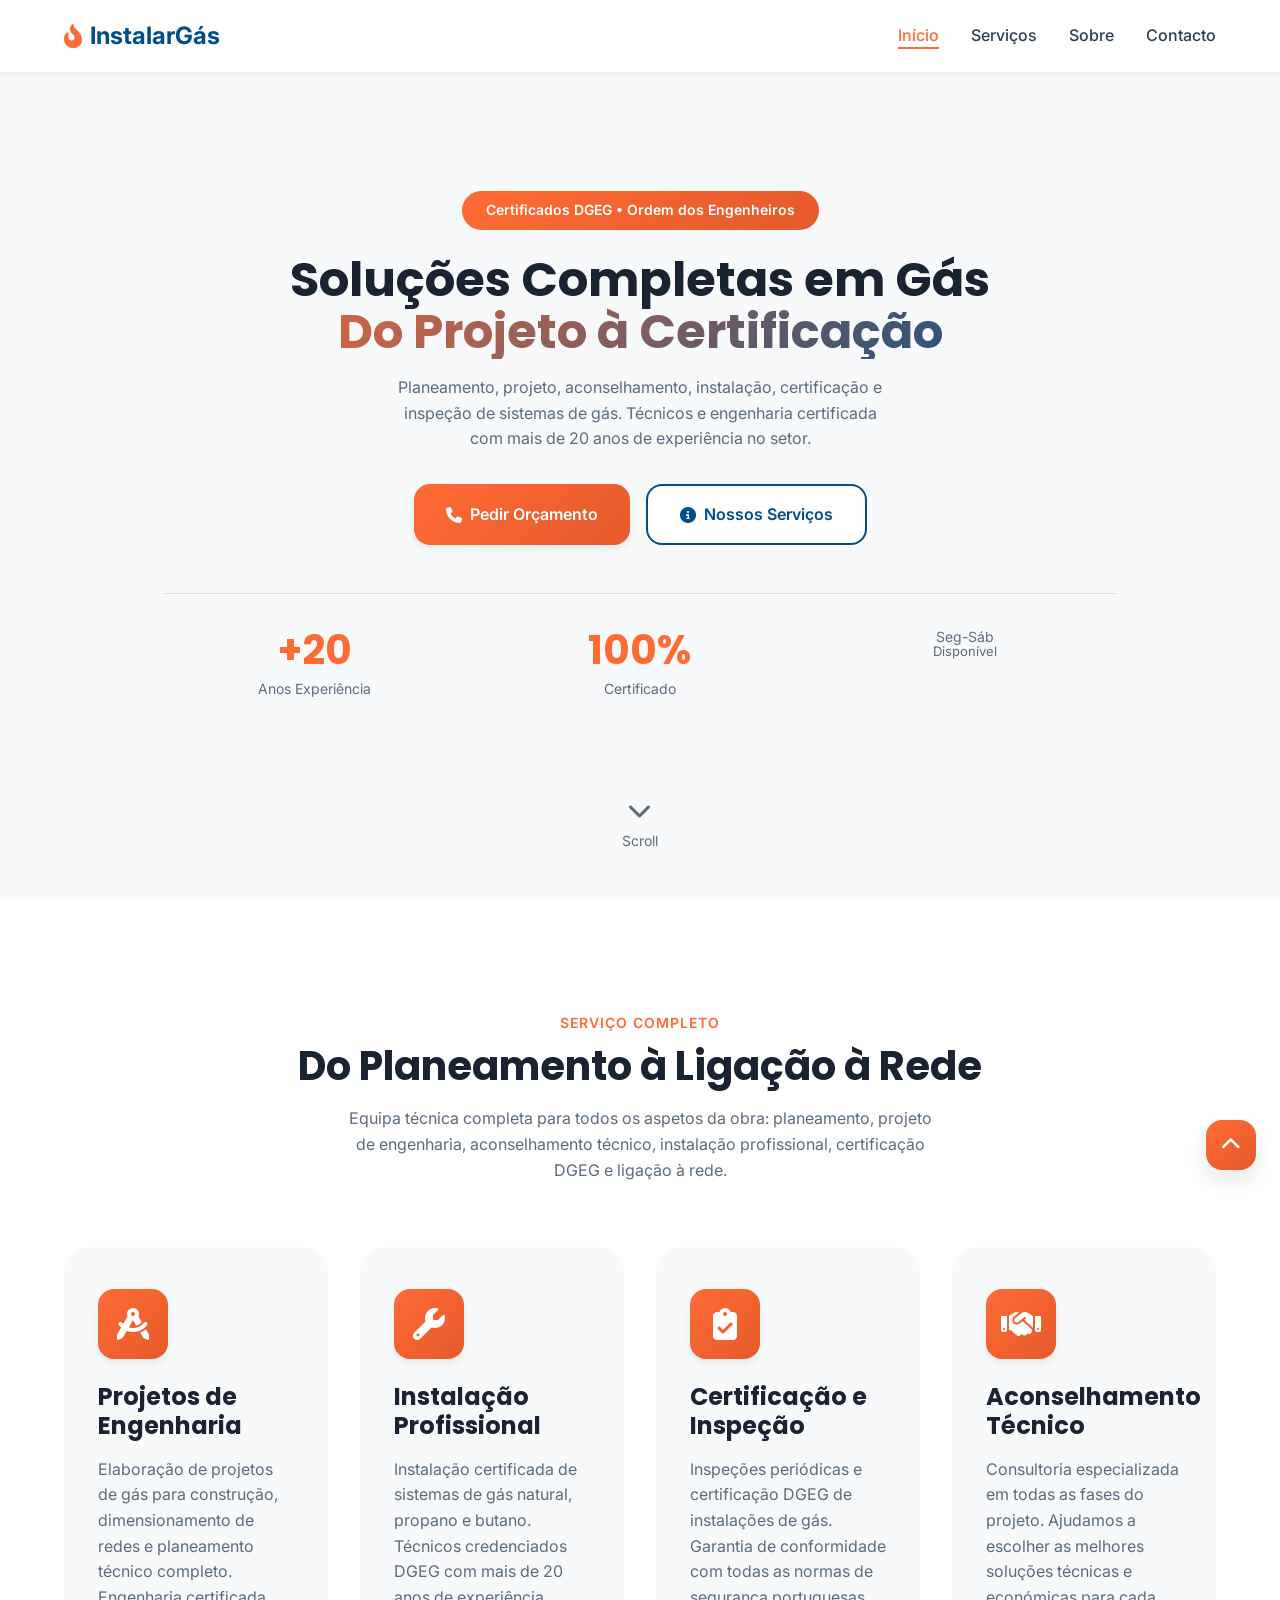
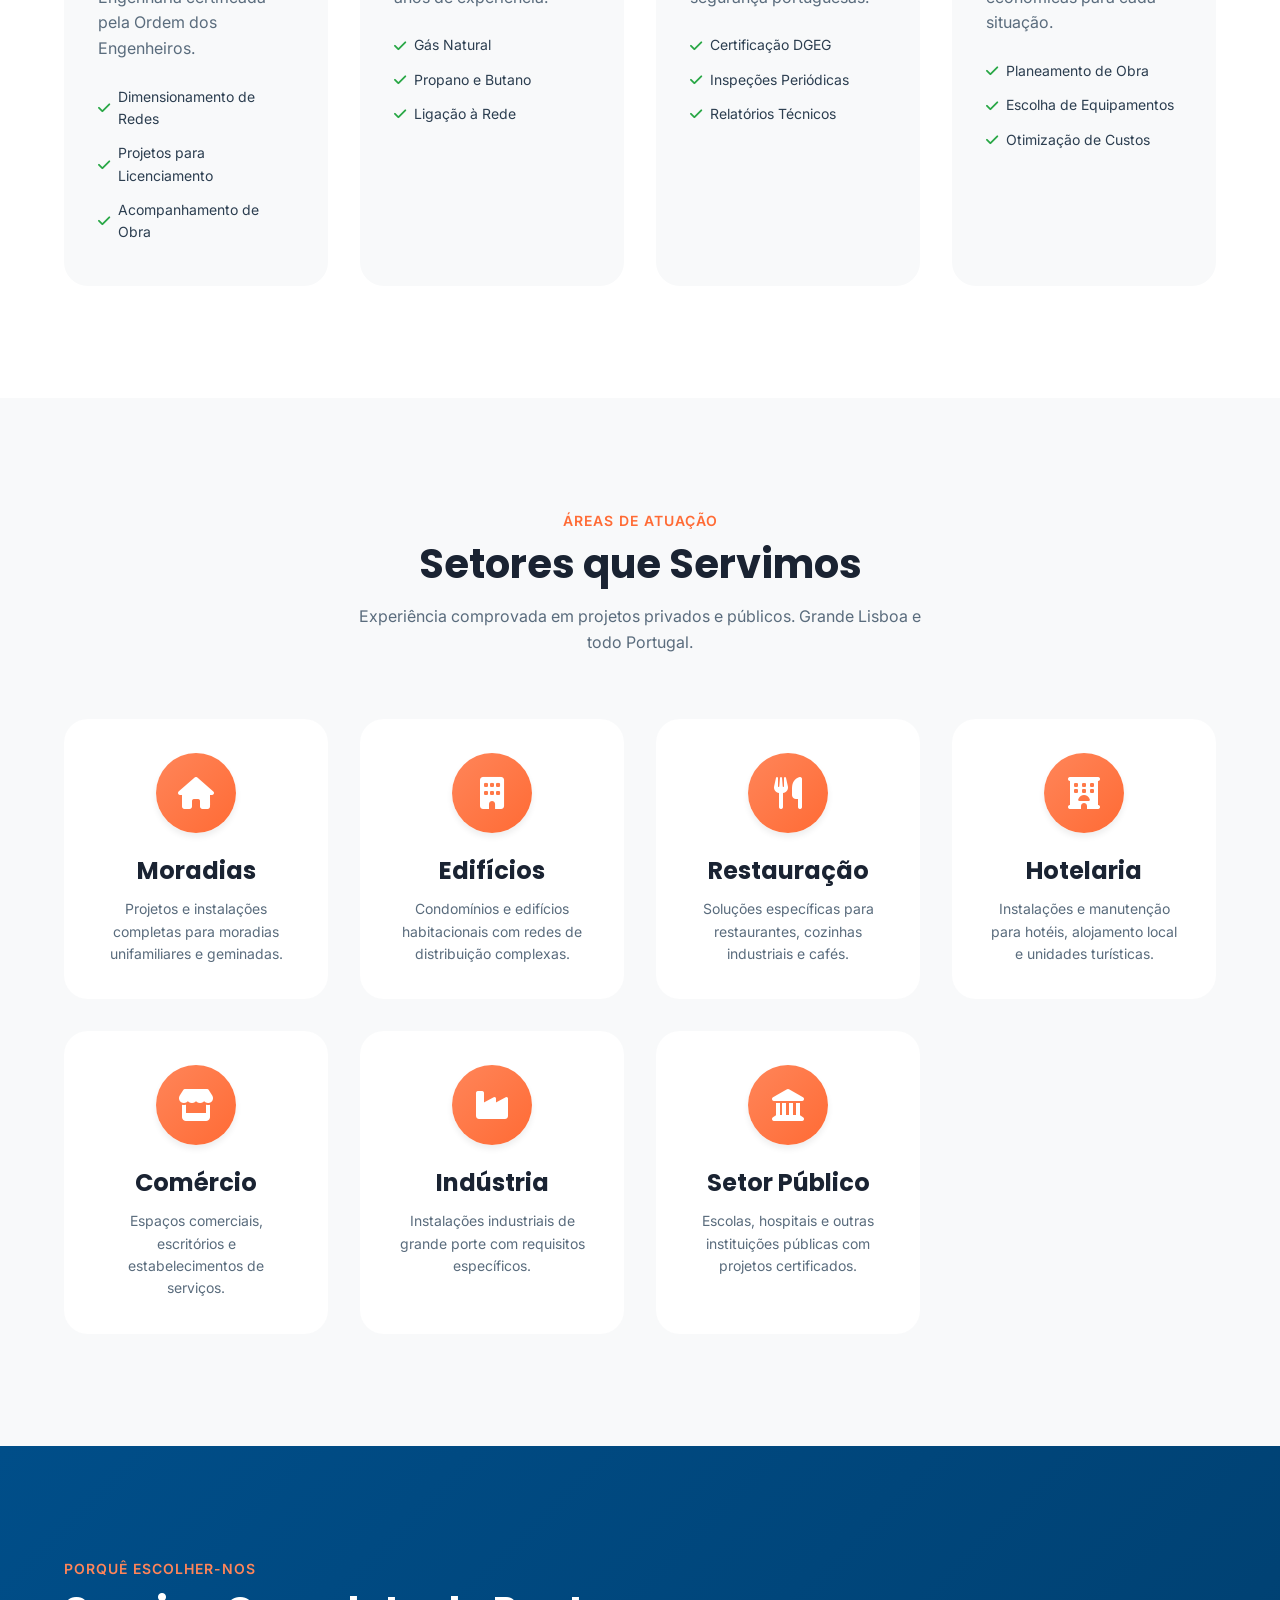
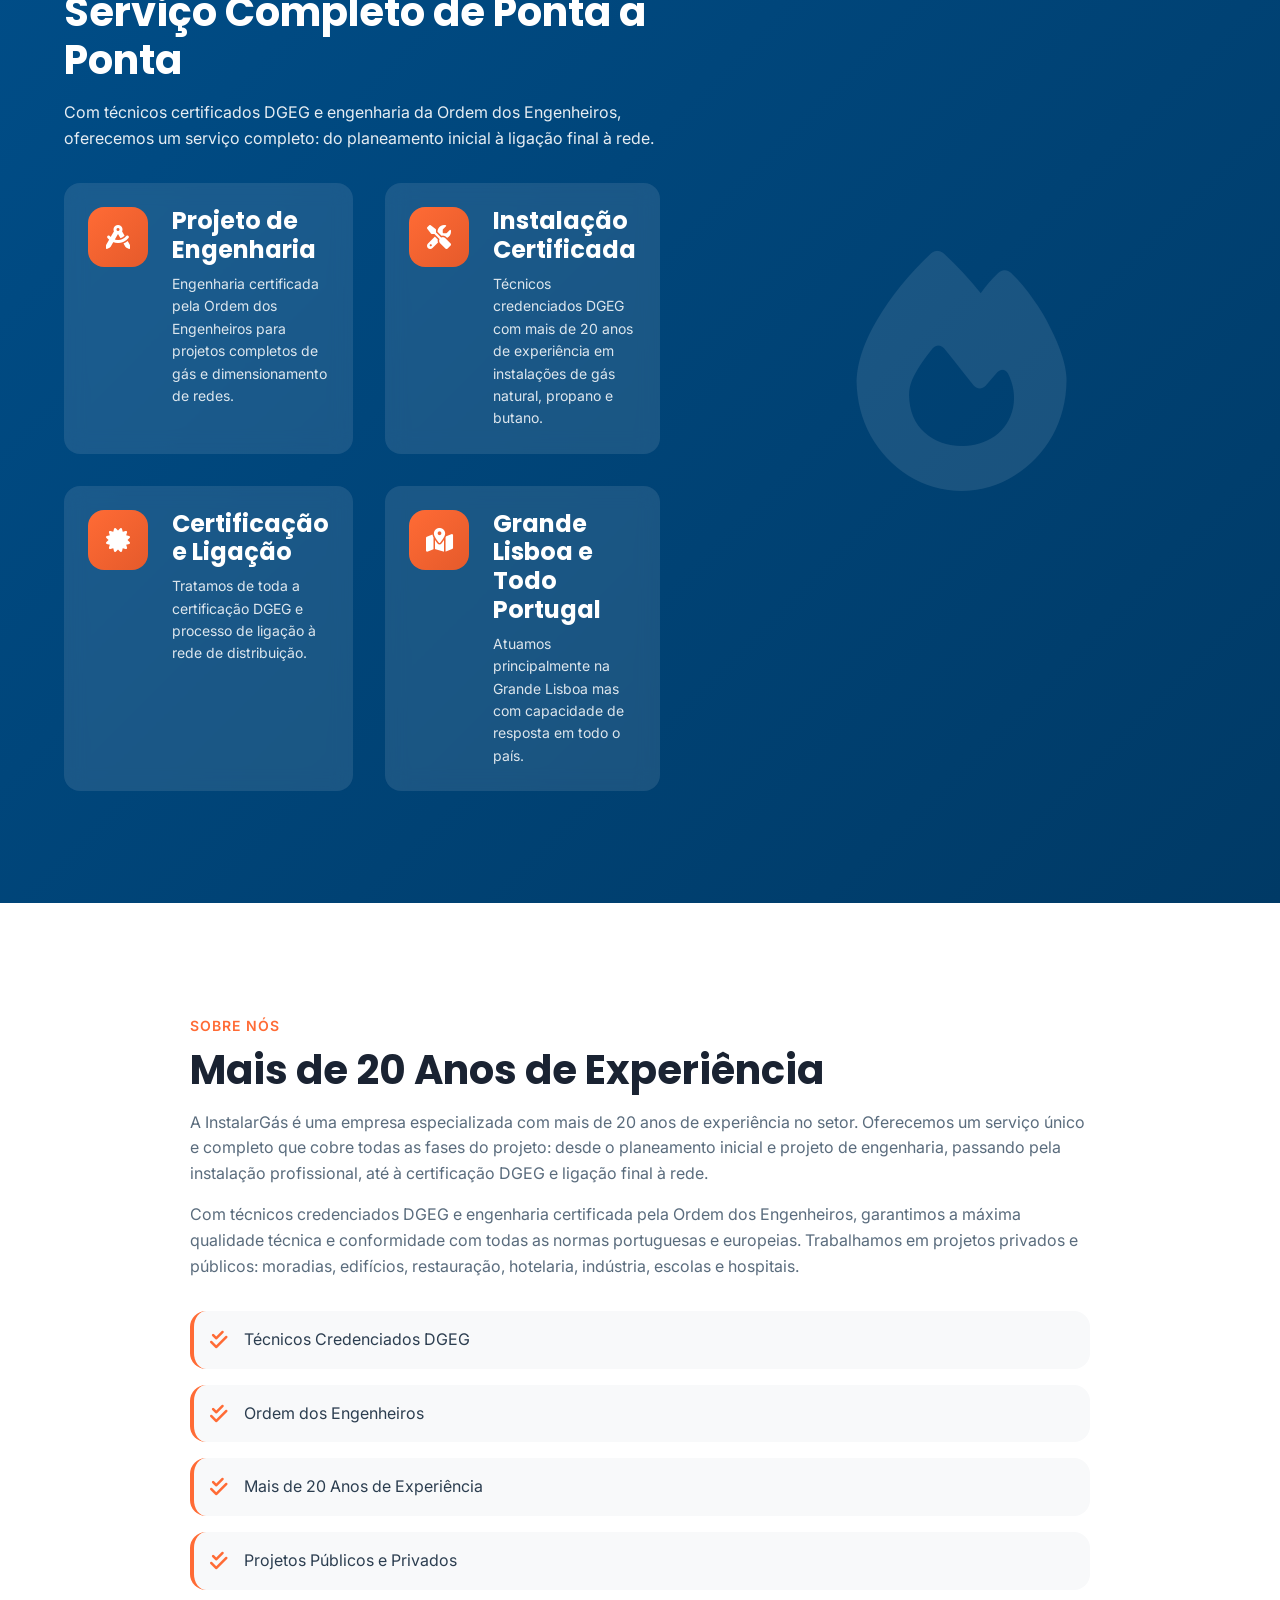
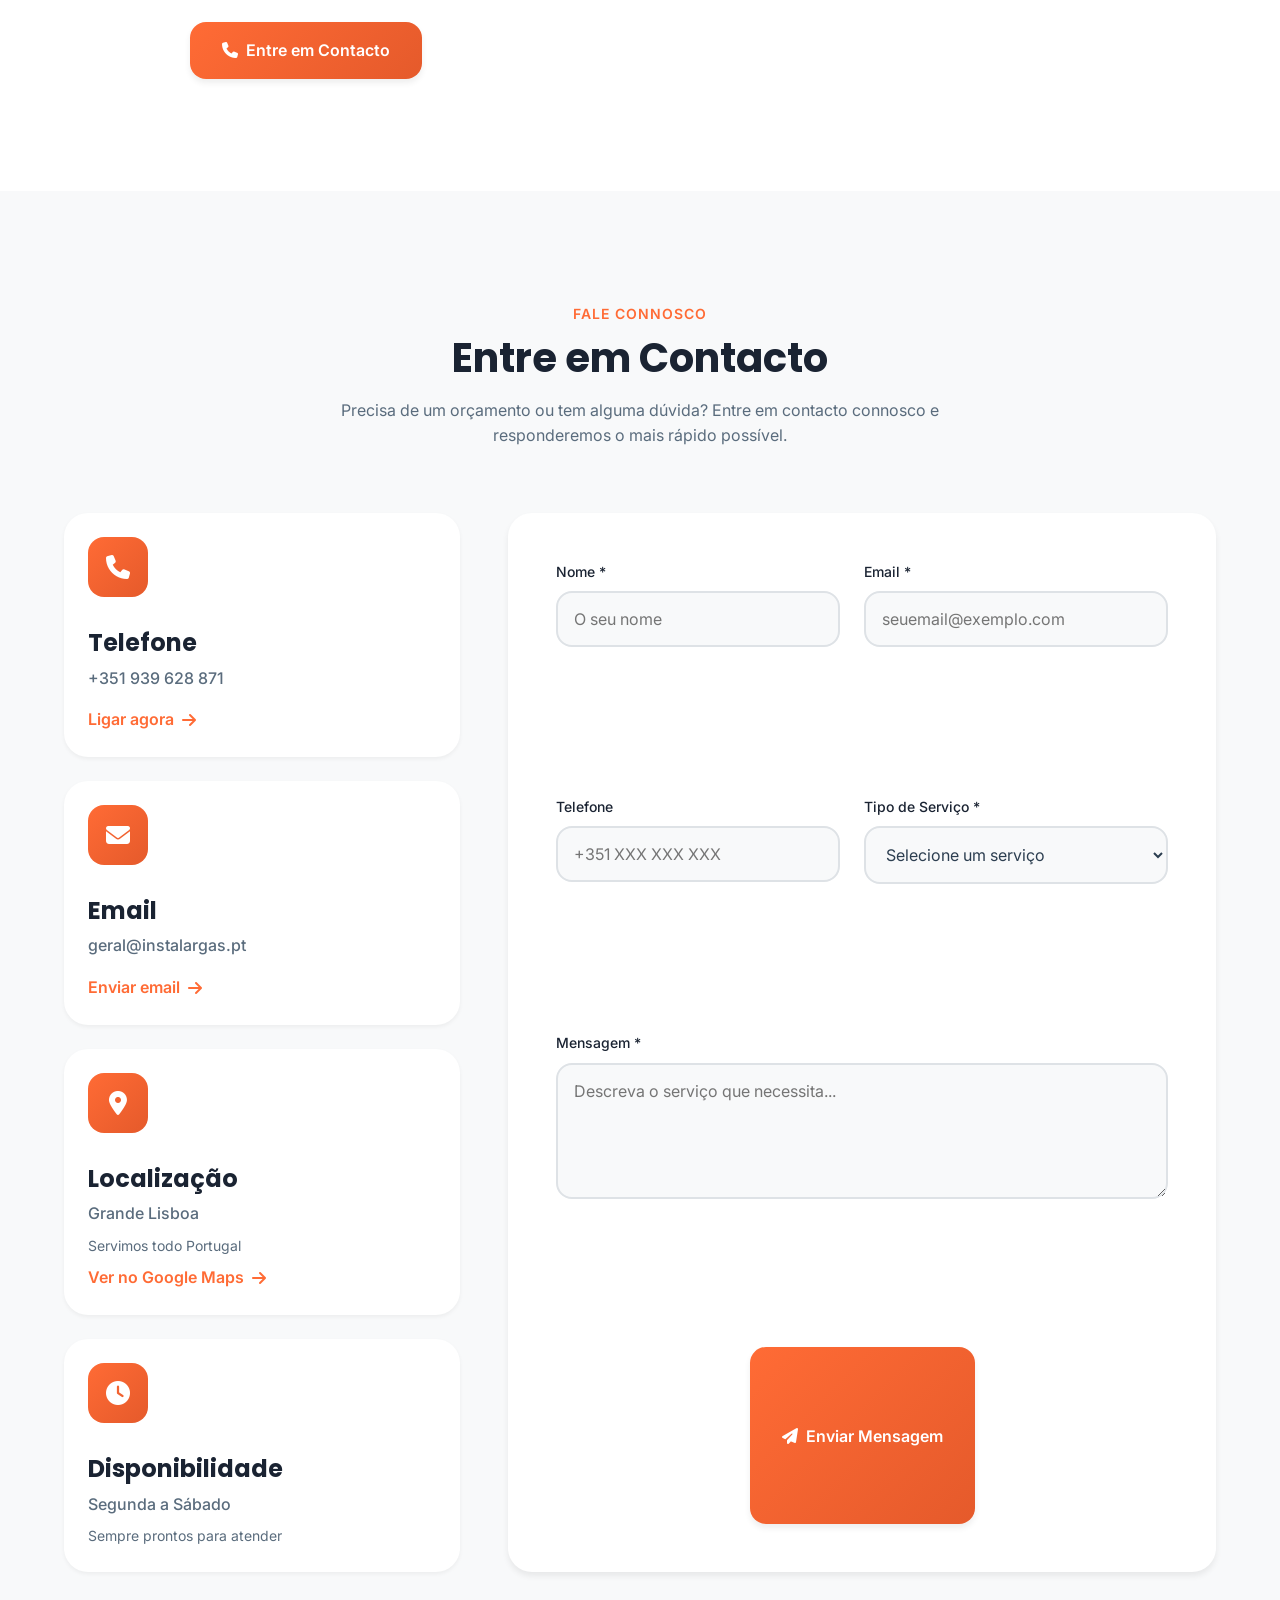
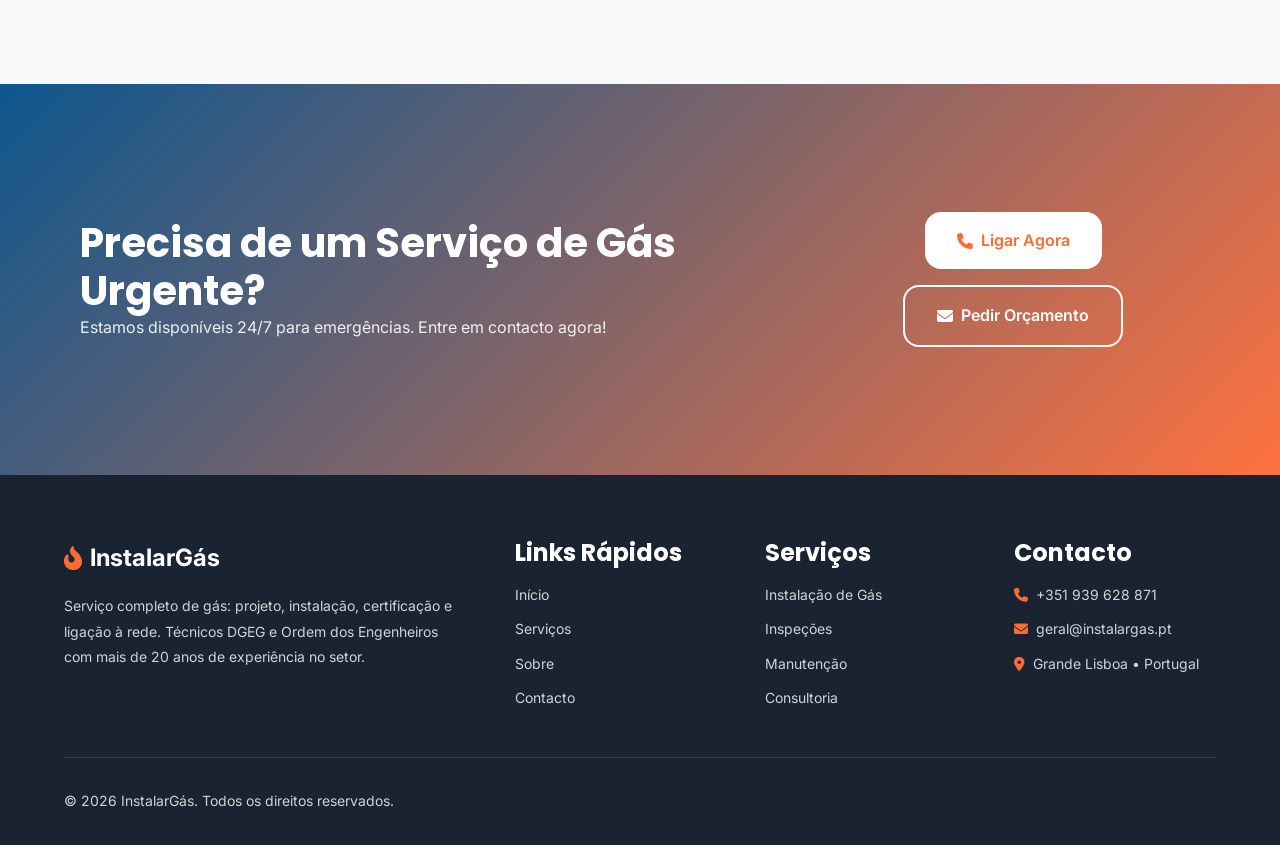
==== commit 016cb457: "✨ SEO Completo + Otimizações Mobile + Correções Finais 🚀 SEO Profissional (Classe Mundial): - Meta t" ====
--- a/index.html
+++ b/index.html
@@ -289,9 +289,9 @@
                             <h3 class="home__stat-number">100%</h3>
                             <p class="home__stat-text">Certificado</p>
                         </div>
-                        <div class="home__stat" data-no-animation="true">
-                            <h3 class="home__stat-number">Seg-Sáb</h3>
-                            <p class="home__stat-text">Disponível</p>
+                        <div class="home__stat">
+                            <p class="home__stat-text">Seg-Sáb</p>
+                            <p class="home__stat-text home__stat-subtext">Disponível</p>
                         </div>
                     </div>
                 </div>
@@ -575,13 +575,6 @@
         <section class="about section" id="about">
             <div class="container">
                 <div class="about__container">
-                    <div class="about__image">
-                        <div class="about__certification-badge">
-                            <i class="fas fa-certificate"></i>
-                            <span>DGEG + Ordem Engenheiros</span>
-                        </div>
-                    </div>
-                    
                     <div class="about__content">
                         <span class="section__subtitle">Sobre nós</span>
                         <h2 class="section__title">Mais de 20 Anos de Experiência</h2>
@@ -754,7 +747,7 @@
                             ></textarea>
                         </div>
                         
-                        <button type="submit" class="button button__primary button__full">
+                        <button type="submit" class="button button__primary button__submit">
                             <i class="fas fa-paper-plane"></i>
                             Enviar Mensagem
                         </button>
--- a/css/styles.css
+++ b/css/styles.css
@@ -281,6 +281,13 @@
 .button__full {
     width: 100%;
     justify-content: center;
+}
+
+.button__submit {
+    width: auto;
+    min-width: 200px;
+    justify-self: center;
+    grid-column: 1 / -1;
 }
 
 /* =============== HEADER & NAVIGATION =============== */
@@ -457,14 +464,19 @@
 }
 
 .home__container {
-    display: grid;
-    gap: 3rem;
+    display: flex;
+    flex-direction: column;
+    align-items: center;
+    justify-content: center;
+    gap: 2rem;
     position: relative;
     z-index: 2;
+    max-width: 900px;
 }
 
 .home__data {
     text-align: center;
+    width: 100%;
 }
 
 .home__subtitle {
@@ -559,28 +571,18 @@
     color: var(--text-light);
 }
 
+.home__stat-subtext {
+    font-size: var(--smaller-font-size);
+    margin-top: -0.5rem;
+}
+
 .home__image {
     position: relative;
-    display: flex;
-    justify-content: center;
-    align-items: center;
-    min-height: 300px;
+    display: none;
 }
 
 .home__image-overlay {
-    font-size: 8rem;
-    color: var(--primary-color);
-    text-align: center;
-}
-
-@media screen and (max-width: 768px) {
-    .home__image {
-        min-height: 200px;
-    }
-    
-    .home__image-overlay {
-        font-size: 5rem;
-    }
+    display: none;
 }
 
 .home__scroll {
@@ -939,38 +941,9 @@
 }
 
 .about__container {
-    display: grid;
-    gap: 3rem;
-    align-items: center;
-}
-
-.about__image {
-    position: relative;
-    height: 400px;
-    background: var(--gradient-primary);
-    border-radius: var(--radius-lg);
-    display: flex;
-    align-items: flex-end;
-    justify-content: center;
-    padding: 2rem;
-}
-
-.about__certification-badge {
-    background: var(--white-color);
-    padding: 1.5rem 2rem;
-    border-radius: var(--radius-md);
-    display: flex;
-    align-items: center;
-    gap: 0.75rem;
-    box-shadow: var(--shadow-lg);
-    font-weight: var(--font-bold);
-    color: var(--secondary-color);
-    font-size: var(--h3-font-size);
-}
-
-.about__certification-badge i {
-    font-size: 2rem;
-    color: var(--primary-color);
+    display: block;
+    max-width: 800px;
+    margin: 0 auto;
 }
 
 .about__text {
@@ -1501,20 +1474,15 @@
     }
     
     .home__container {
-        grid-template-columns: repeat(2, 1fr);
-        align-items: center;
+        max-width: 1000px;
     }
     
     .home__data {
-        text-align: left;
+        text-align: center;
     }
     
     .home__buttons {
-        justify-content: flex-start;
-    }
-    
-    .home__blob {
-        width: 400px;
+        justify-content: center;
     }
     
     .services__container {
@@ -1531,7 +1499,7 @@
     }
     
     .about__container {
-        grid-template-columns: 1fr 1fr;
+        max-width: 900px;
     }
     
     .contact__container {
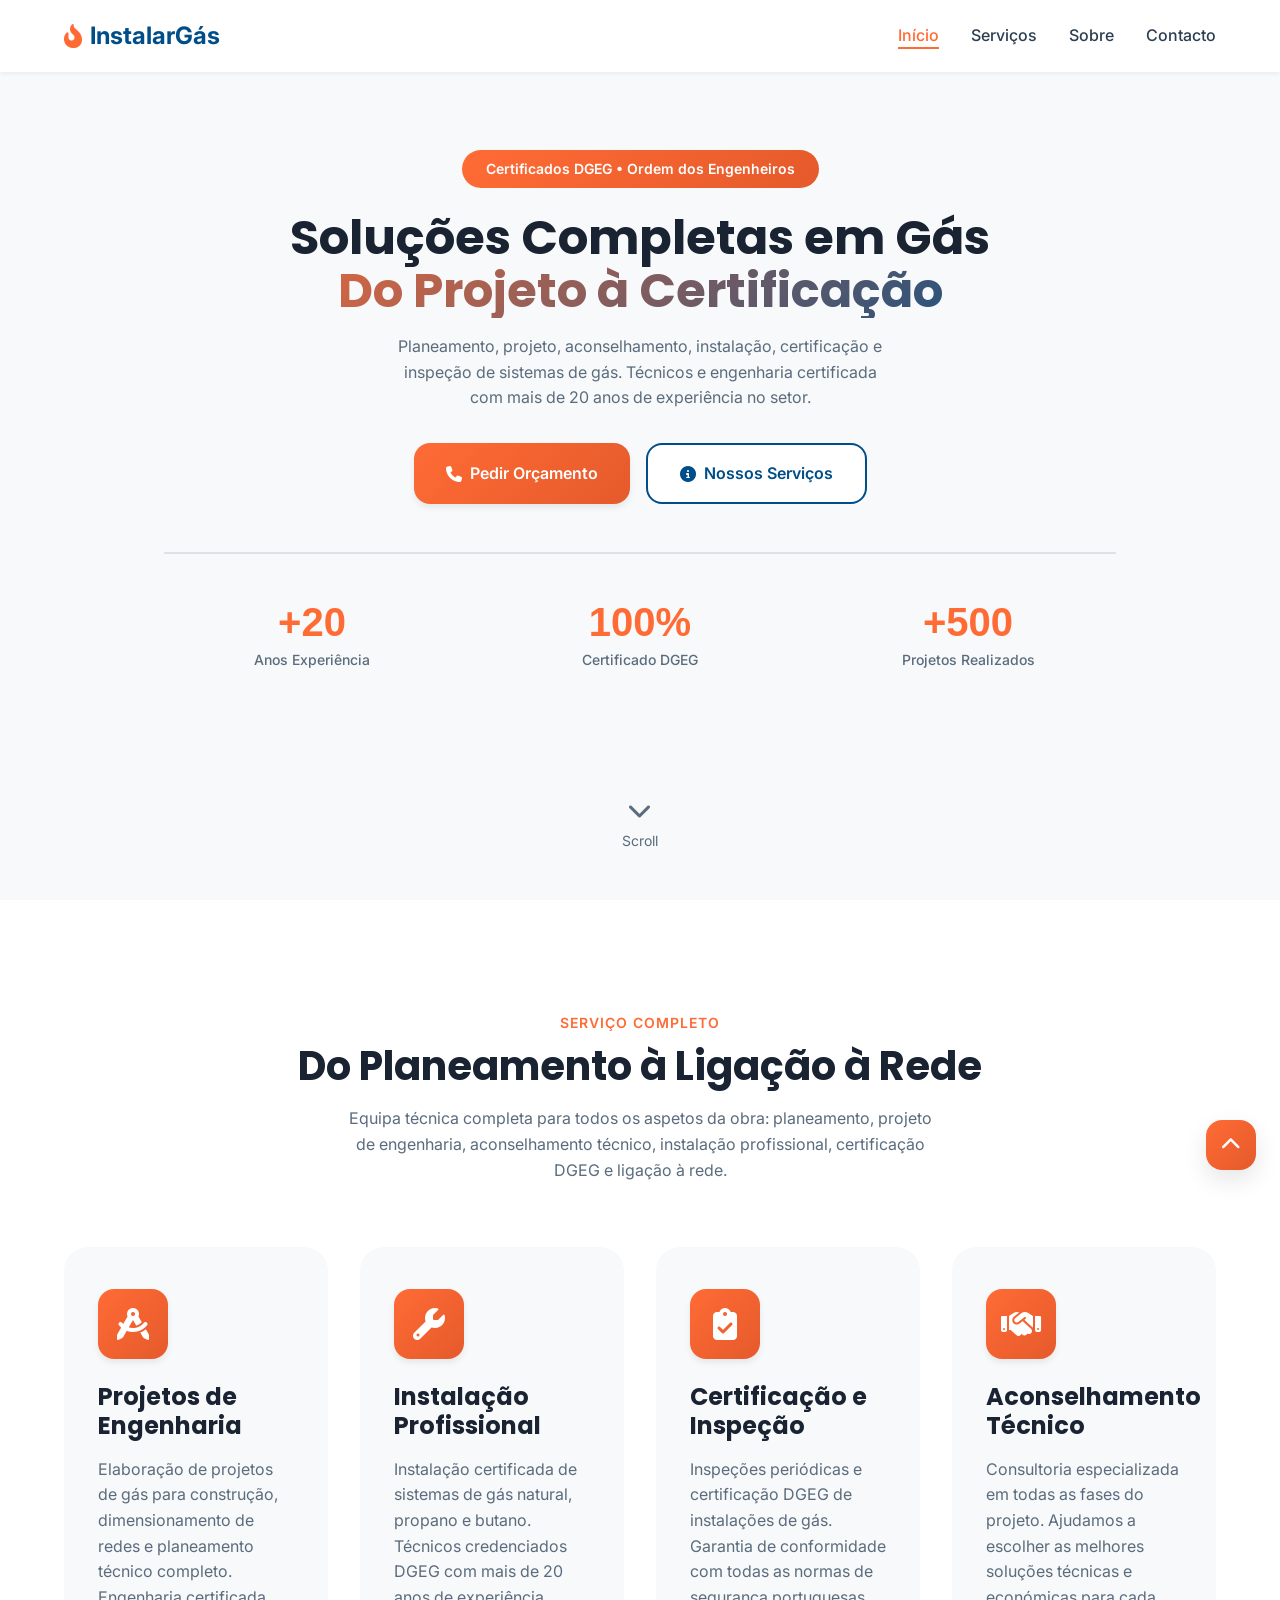
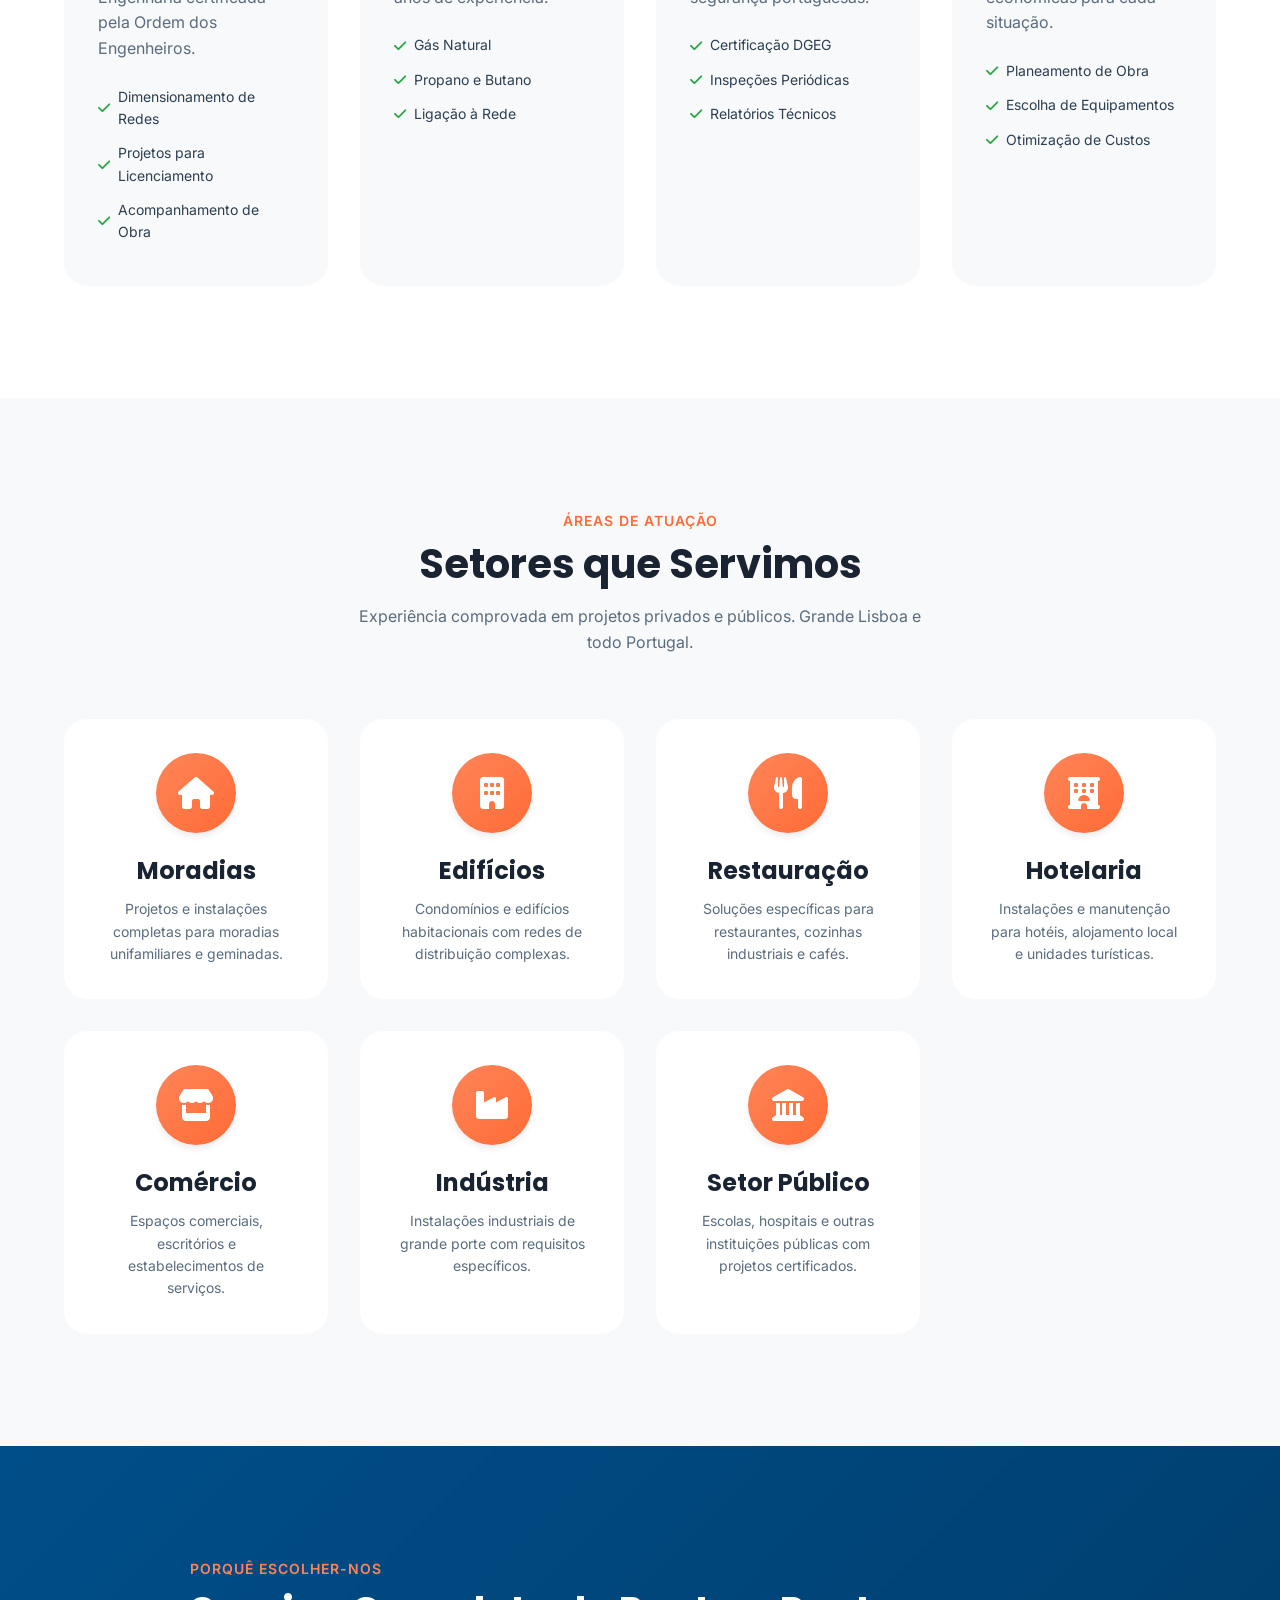
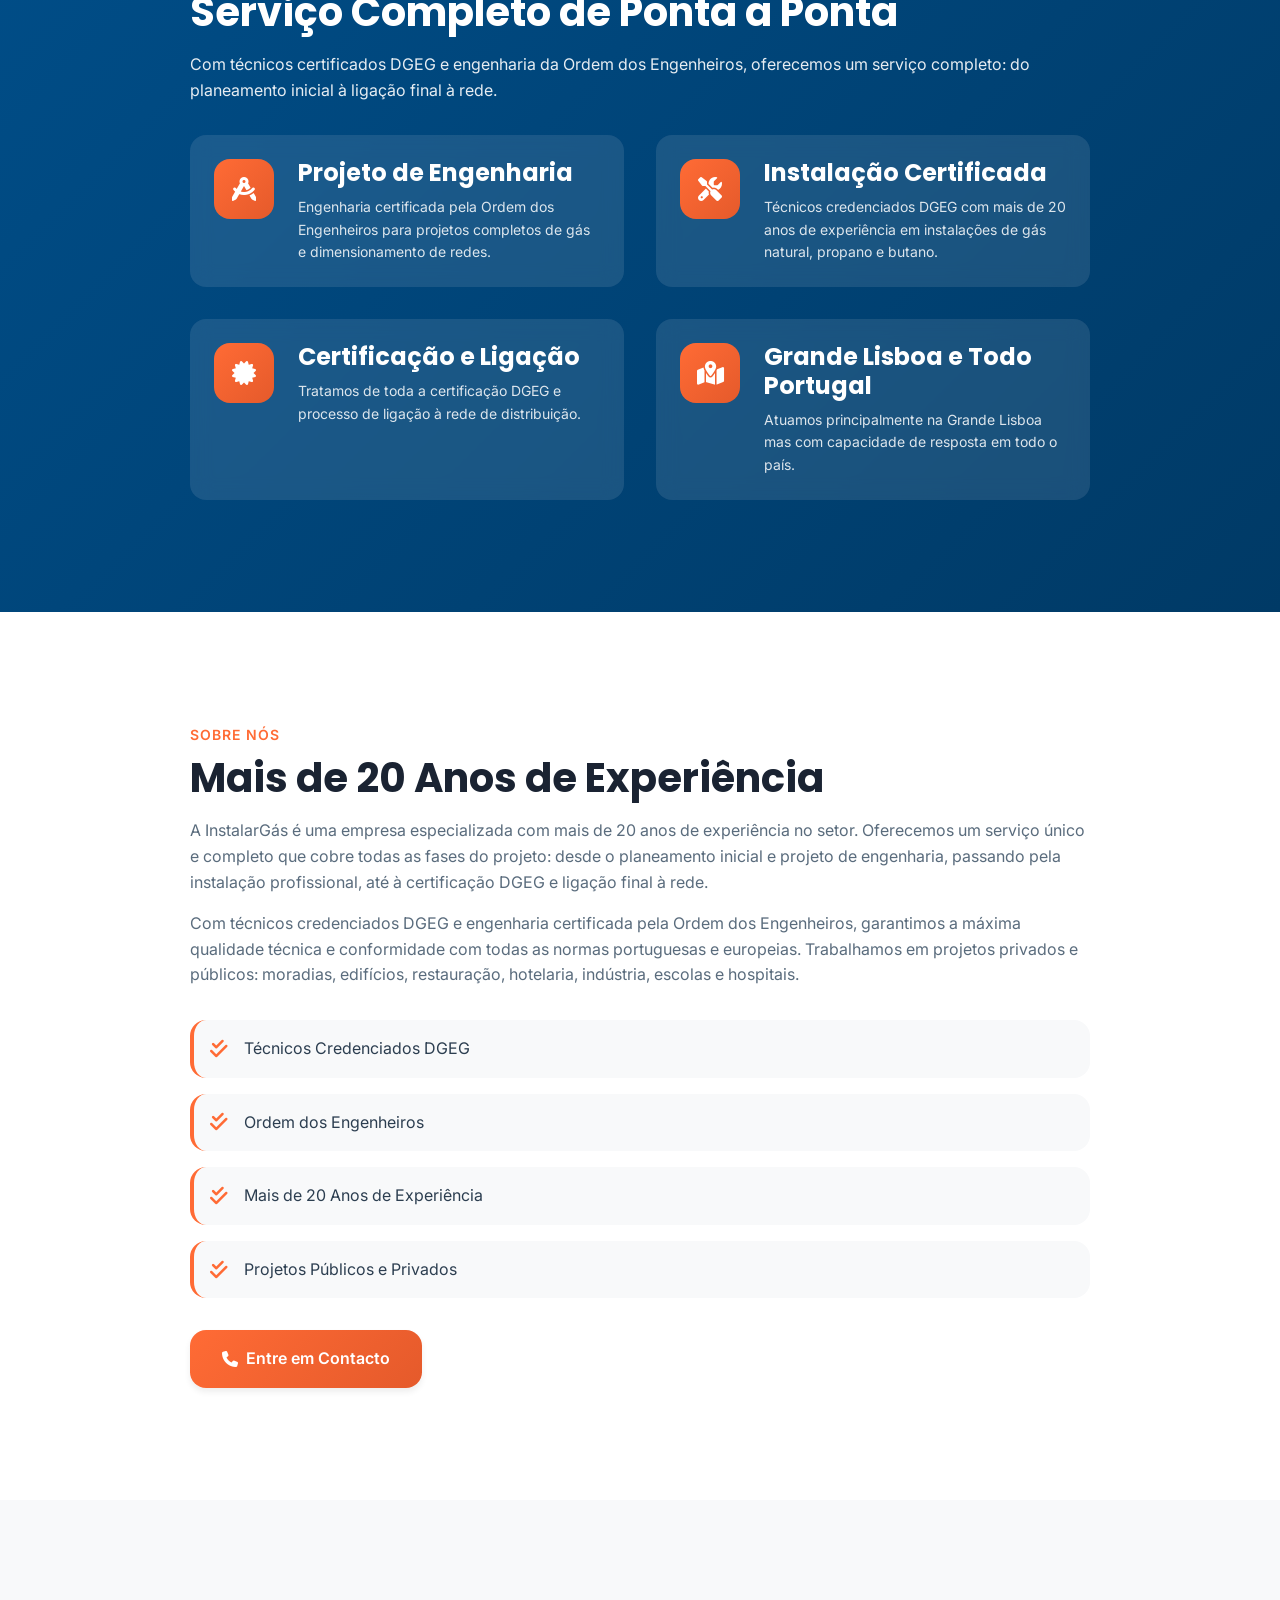
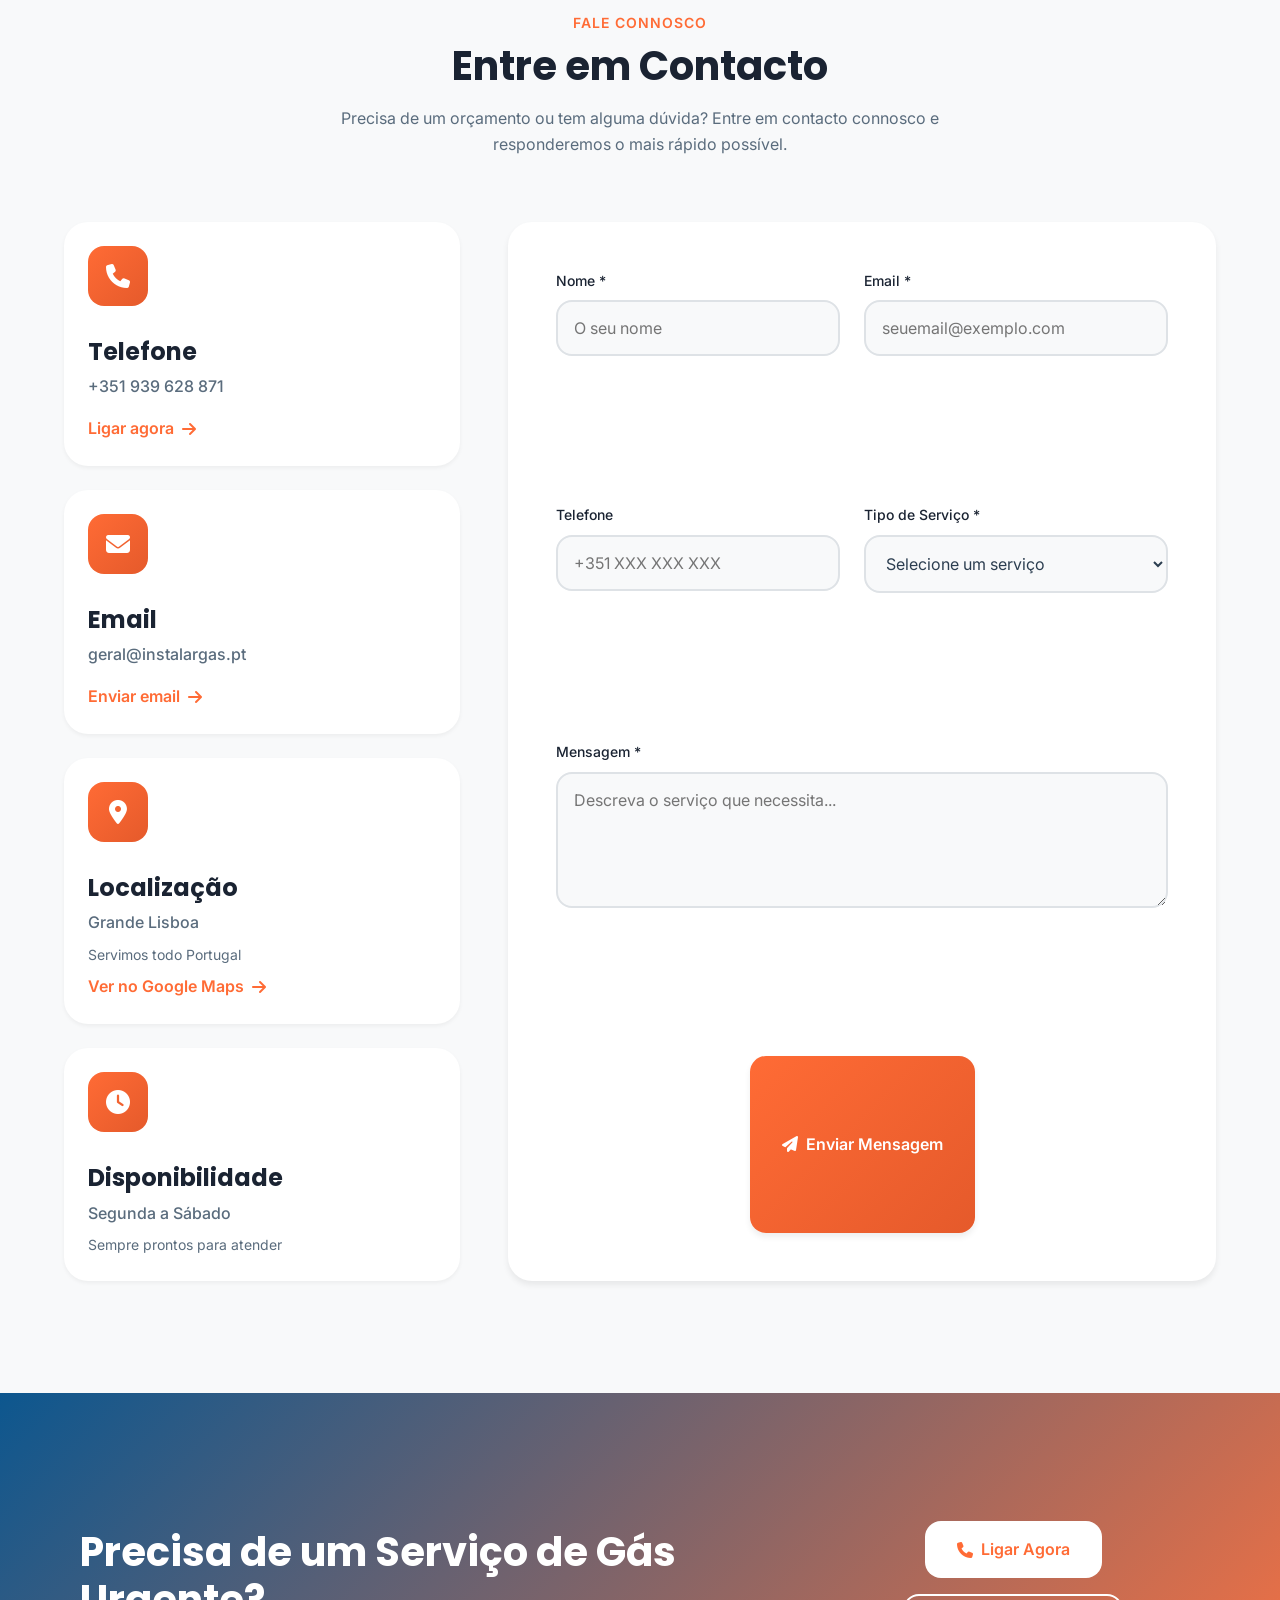
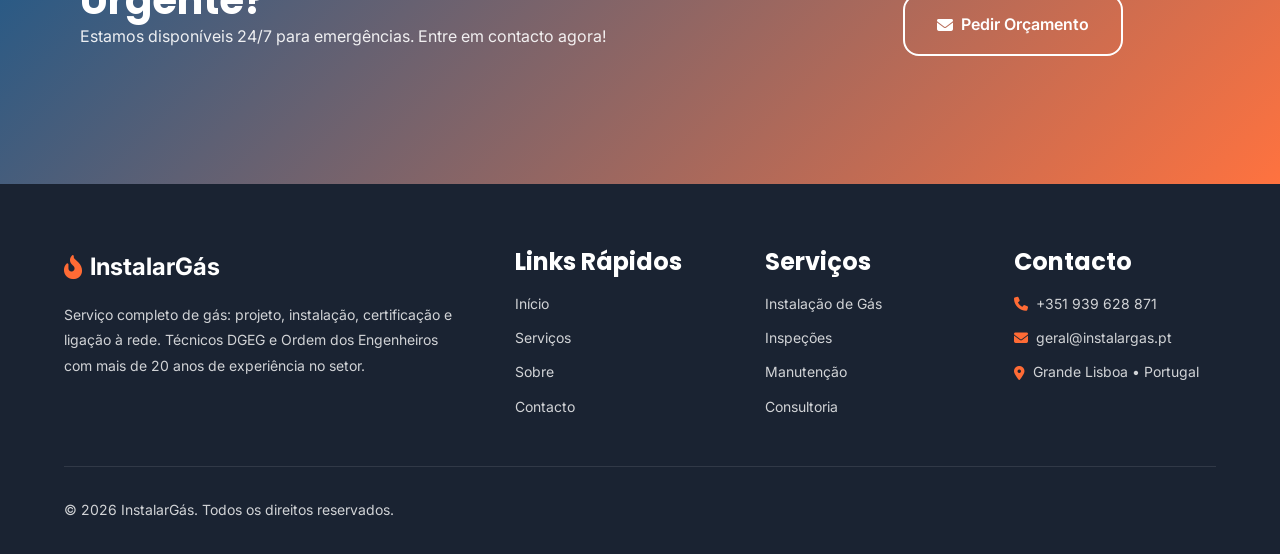
==== commit 35a4d267: "✉️ Formulário de Contacto 100% Funcional com Web3Forms 🎉 Features: - Web3Forms integrado (baeb1763-b" ====
--- a/index.html
+++ b/index.html
@@ -282,16 +282,16 @@
                     
                     <div class="home__stats">
                         <div class="home__stat">
-                            <h3 class="home__stat-number">20+</h3>
+                            <h3 class="home__stat-number">+20</h3>
                             <p class="home__stat-text">Anos Experiência</p>
                         </div>
                         <div class="home__stat">
                             <h3 class="home__stat-number">100%</h3>
-                            <p class="home__stat-text">Certificado</p>
+                            <p class="home__stat-text">Certificado DGEG</p>
                         </div>
                         <div class="home__stat">
-                            <p class="home__stat-text">Seg-Sáb</p>
-                            <p class="home__stat-text home__stat-subtext">Disponível</p>
+                            <h3 class="home__stat-number">500+</h3>
+                            <p class="home__stat-text">Projetos Realizados</p>
                         </div>
                     </div>
                 </div>
@@ -541,12 +541,6 @@
                             </div>
                         </div>
                     </div>
-                    
-                    <div class="why-choose__image">
-                        <div class="image-decoration">
-                            <i class="fas fa-fire"></i>
-                        </div>
-                    </div>
                 </div>
             </div>
         </section>
@@ -685,7 +679,20 @@
                         </div>
                     </div>
                     
-                    <form class="contact__form" id="contact-form">
+                    <form class="contact__form" id="contact-form" action="https://api.web3forms.com/submit" method="POST">
+                        
+                        <!-- Web3Forms Configuration -->
+                        <input type="hidden" name="access_key" value="baeb1763-b567-4e36-a22e-5a84954db58c">
+                        <input type="hidden" name="subject" value="Novo Contacto - InstalarGás.pt">
+                        <input type="hidden" name="from_name" value="InstalarGás Website">
+                        <input type="hidden" name="redirect" value="https://instalargas.pt/#contact">
+                        
+                        <!-- Recipients - Both emails will receive -->
+                        <input type="hidden" name="email" value="araujogas@hotmail.com,fabioaraujoorg@gmail.pt">
+                        
+                        <!-- Honeypot for spam protection -->
+                        <input type="checkbox" name="botcheck" class="hidden" style="display: none;">
+                        
                         <div class="form__group">
                             <label for="name" class="form__label">Nome *</label>
                             <input 
@@ -702,8 +709,8 @@
                             <label for="email" class="form__label">Email *</label>
                             <input 
                                 type="email" 
-                                id="email" 
-                                name="email" 
+                                id="email_from" 
+                                name="email_from" 
                                 class="form__input" 
                                 placeholder="seuemail@exemplo.com"
                                 required
@@ -725,13 +732,15 @@
                             <label for="service" class="form__label">Tipo de Serviço *</label>
                             <select id="service" name="service" class="form__input" required>
                                 <option value="">Selecione um serviço</option>
-                                <option value="projeto">Projeto de Engenharia</option>
-                                <option value="instalacao">Instalação de Gás</option>
-                                <option value="certificacao">Certificação DGEG</option>
-                                <option value="inspecao">Inspeção de Gás</option>
-                                <option value="consultoria">Consultoria Técnica</option>
-                                <option value="publico">Projeto Público (Escola/Hospital)</option>
-                                <option value="outro">Outro</option>
+                                <option value="Projeto de Engenharia">Projeto de Engenharia</option>
+                                <option value="Instalação de Gás Natural">Instalação de Gás Natural</option>
+                                <option value="Instalação Propano/Butano">Instalação Propano/Butano</option>
+                                <option value="Certificação DGEG">Certificação DGEG</option>
+                                <option value="Inspeção de Gás">Inspeção de Gás</option>
+                                <option value="Ligação à Rede">Ligação à Rede</option>
+                                <option value="Consultoria Técnica">Consultoria Técnica</option>
+                                <option value="Projeto Público (Escola/Hospital)">Projeto Público (Escola/Hospital)</option>
+                                <option value="Outro">Outro</option>
                             </select>
                         </div>
                         
--- a/css/styles.css
+++ b/css/styles.css
@@ -536,44 +536,68 @@
 .home__stats {
     display: grid;
     grid-template-columns: repeat(3, 1fr);
-    gap: 1.5rem;
-    padding-top: 2rem;
-    border-top: 1px solid var(--border-color);
+    gap: 2rem;
+    padding-top: 2.5rem;
+    margin-top: 2rem;
+    border-top: 2px solid var(--border-color);
+    margin-bottom: 4rem;
+}
+
+@media screen and (max-width: 768px) {
+    .home__stats {
+        gap: 1.5rem;
+        padding-top: 2rem;
+        margin-bottom: 3rem;
+    }
 }
 
 @media screen and (max-width: 576px) {
     .home__stats {
         grid-template-columns: repeat(3, 1fr);
         gap: 1rem;
-    }
-    
+        padding-top: 1.5rem;
+        margin-bottom: 2.5rem;
+    }
+    
+    .home__stat-number {
+        font-size: 1.75rem !important;
+        font-weight: var(--font-extra-bold);
+    }
+    
+    .home__stat-text {
+        font-size: 0.7rem;
+        line-height: 1.3;
+    }
+}
+
+@media screen and (max-width: 400px) {
     .home__stat-number {
         font-size: 1.5rem !important;
     }
     
     .home__stat-text {
-        font-size: 0.75rem;
+        font-size: 0.65rem;
     }
 }
 
 .home__stat {
     text-align: center;
+    padding: 0.5rem;
 }
 
 .home__stat-number {
     font-size: var(--h1-font-size);
+    font-weight: var(--font-extra-bold);
     color: var(--primary-color);
-    margin-bottom: 0.25rem;
+    margin-bottom: 0.5rem;
+    line-height: 1;
 }
 
 .home__stat-text {
     font-size: var(--small-font-size);
     color: var(--text-light);
-}
-
-.home__stat-subtext {
-    font-size: var(--smaller-font-size);
-    margin-top: -0.5rem;
+    font-weight: var(--font-medium);
+    line-height: 1.4;
 }
 
 .home__image {
@@ -597,10 +621,17 @@
     color: var(--text-light);
     font-size: var(--small-font-size);
     animation: bounce 2s infinite;
+    z-index: 1;
 }
 
 .home__scroll i {
     font-size: 1.5rem;
+}
+
+@media screen and (max-width: 768px) {
+    .home__scroll {
+        display: none;
+    }
 }
 
 /* =============== SERVICES =============== */
@@ -870,8 +901,8 @@
 }
 
 .why-choose__container {
-    display: grid;
-    gap: 3rem;
+    max-width: 900px;
+    margin: 0 auto;
 }
 
 .why-choose__text {
@@ -920,19 +951,6 @@
 .feature__description {
     font-size: var(--small-font-size);
     color: rgba(255, 255, 255, 0.85);
-}
-
-.why-choose__image {
-    position: relative;
-    display: flex;
-    align-items: center;
-    justify-content: center;
-    min-height: 400px;
-}
-
-.image-decoration {
-    font-size: 15rem;
-    color: rgba(255, 255, 255, 0.1);
 }
 
 /* =============== ABOUT =============== */
@@ -1493,11 +1511,6 @@
         grid-template-columns: repeat(3, 1fr);
     }
     
-    .why-choose__container {
-        grid-template-columns: 1fr 1fr;
-        align-items: center;
-    }
-    
     .about__container {
         max-width: 900px;
     }
@@ -1545,6 +1558,17 @@
     }
 }
 
+/* =============== UTILITY CLASSES =============== */
+.hidden {
+    display: none !important;
+    visibility: hidden !important;
+    opacity: 0 !important;
+    position: absolute !important;
+    width: 0 !important;
+    height: 0 !important;
+    pointer-events: none !important;
+}
+
 /* =============== DARK MODE (Optional) =============== */
 @media (prefers-color-scheme: dark) {
     /* Dark mode styles can be added here if needed */
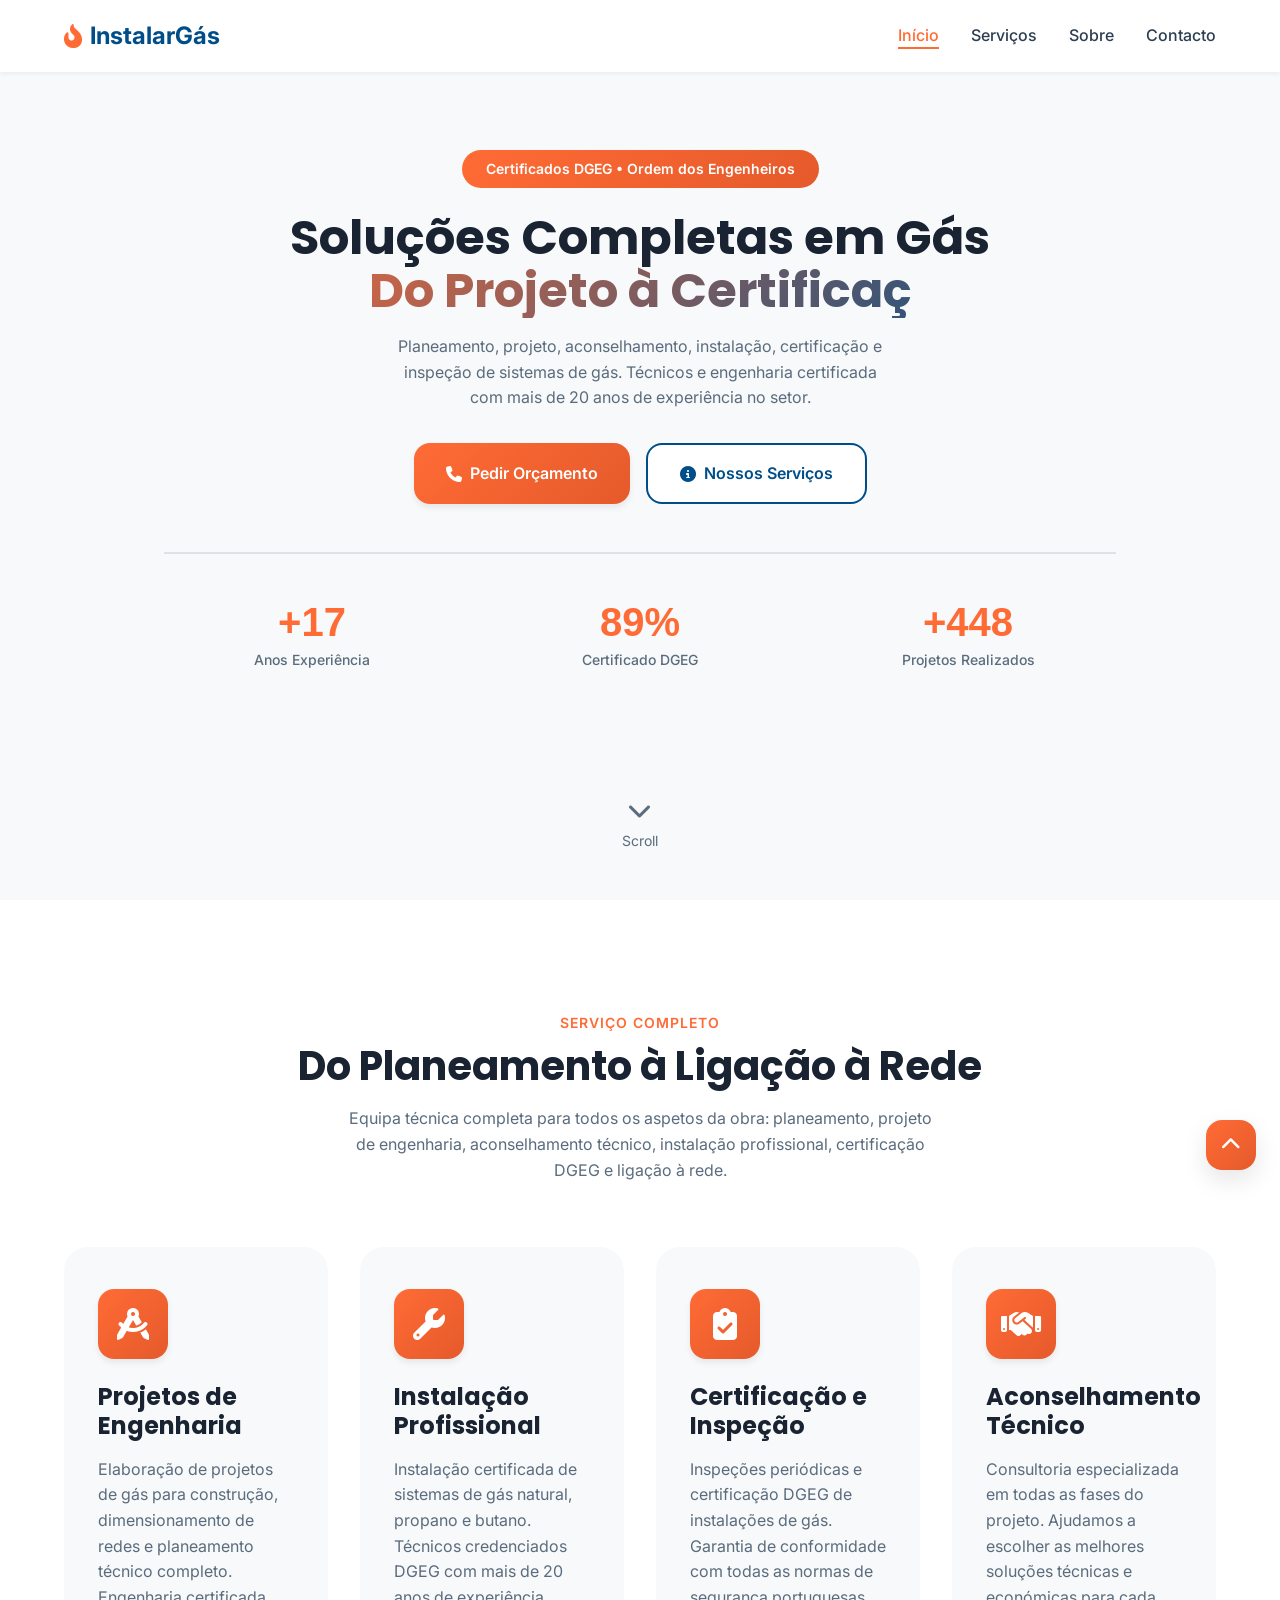
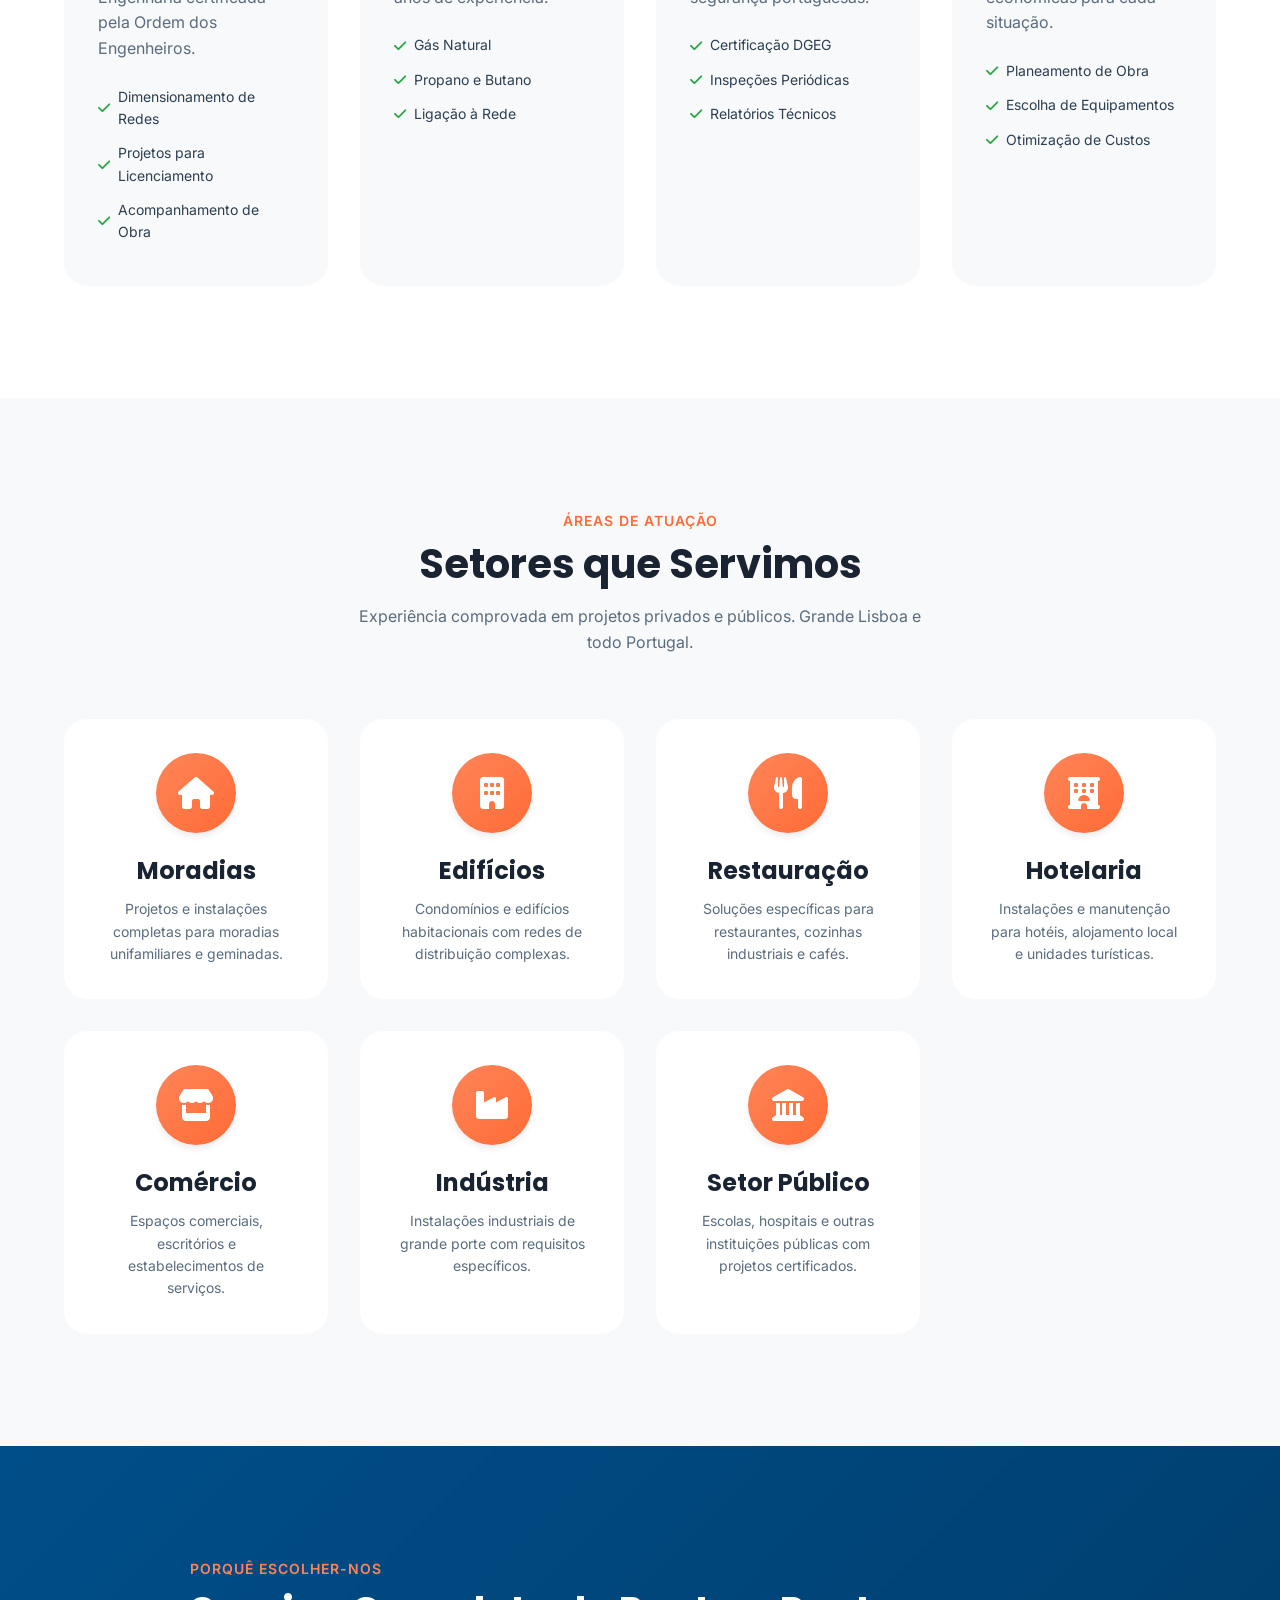
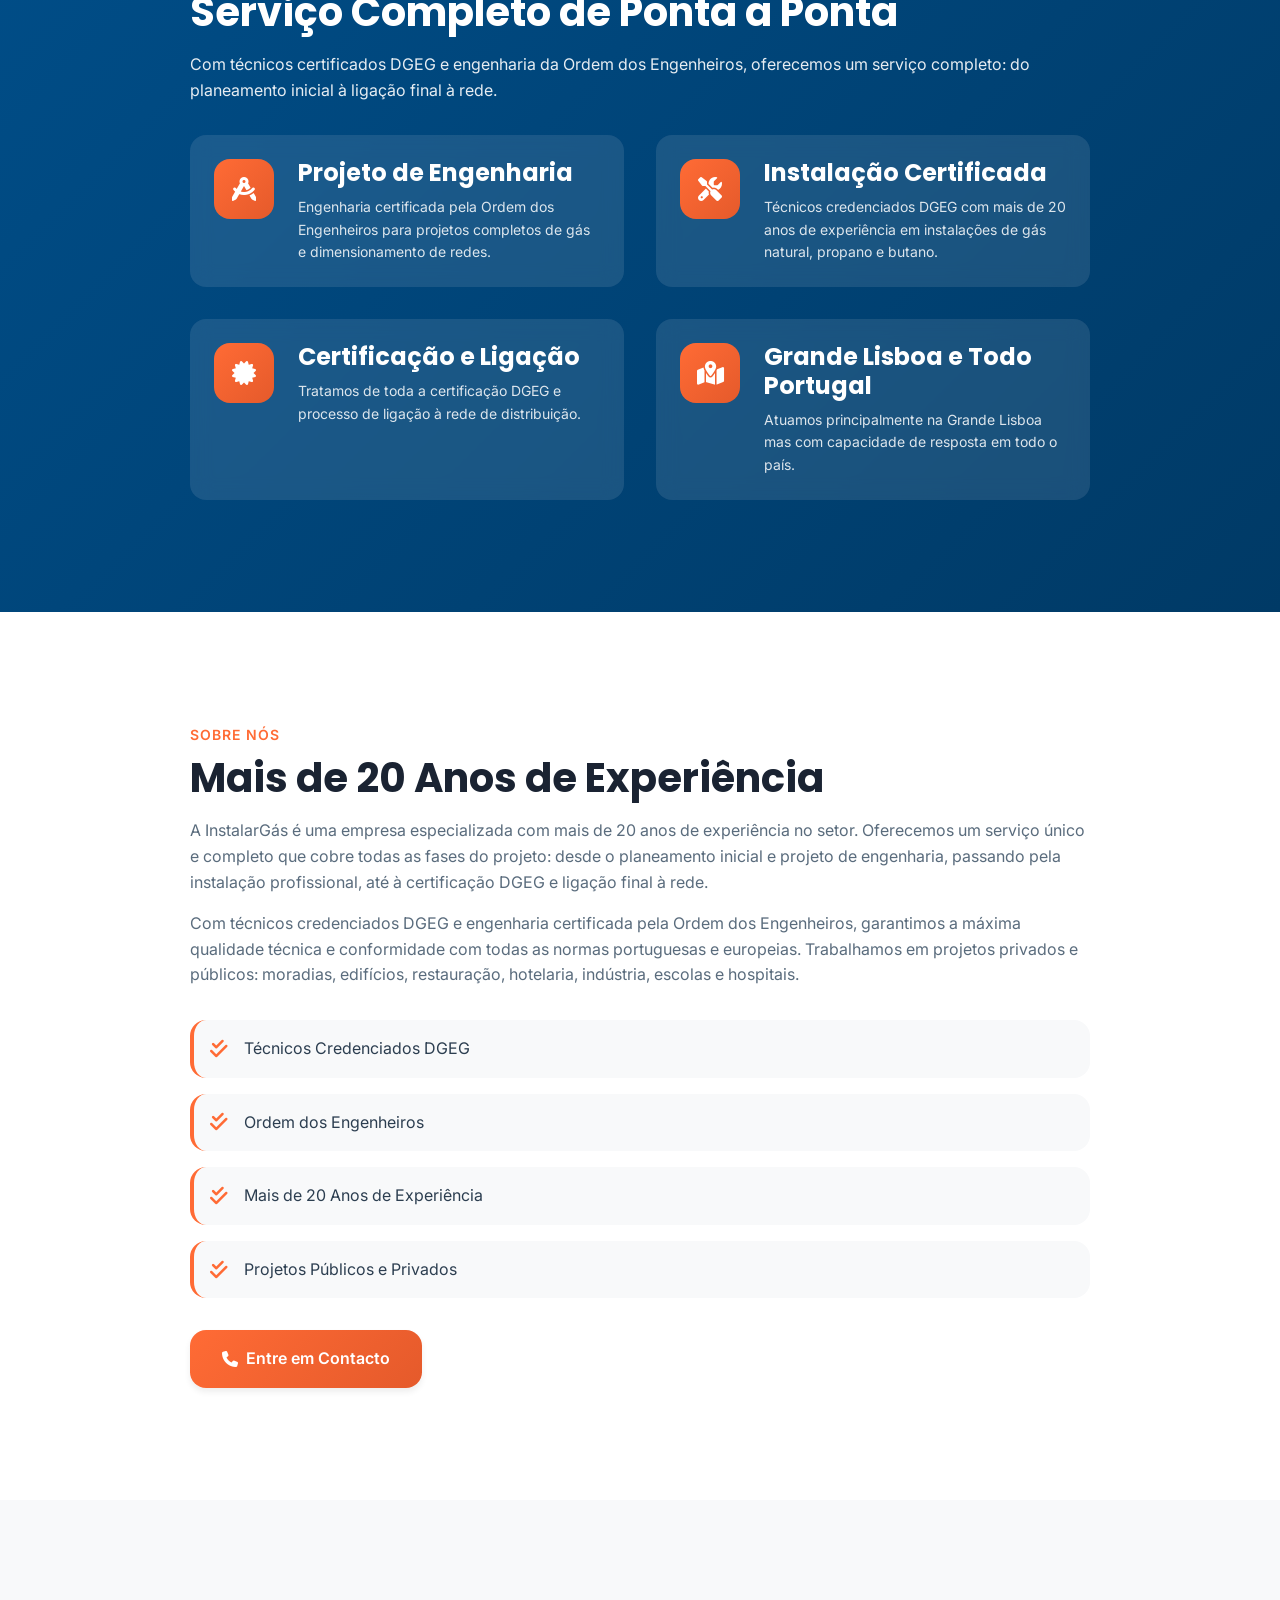
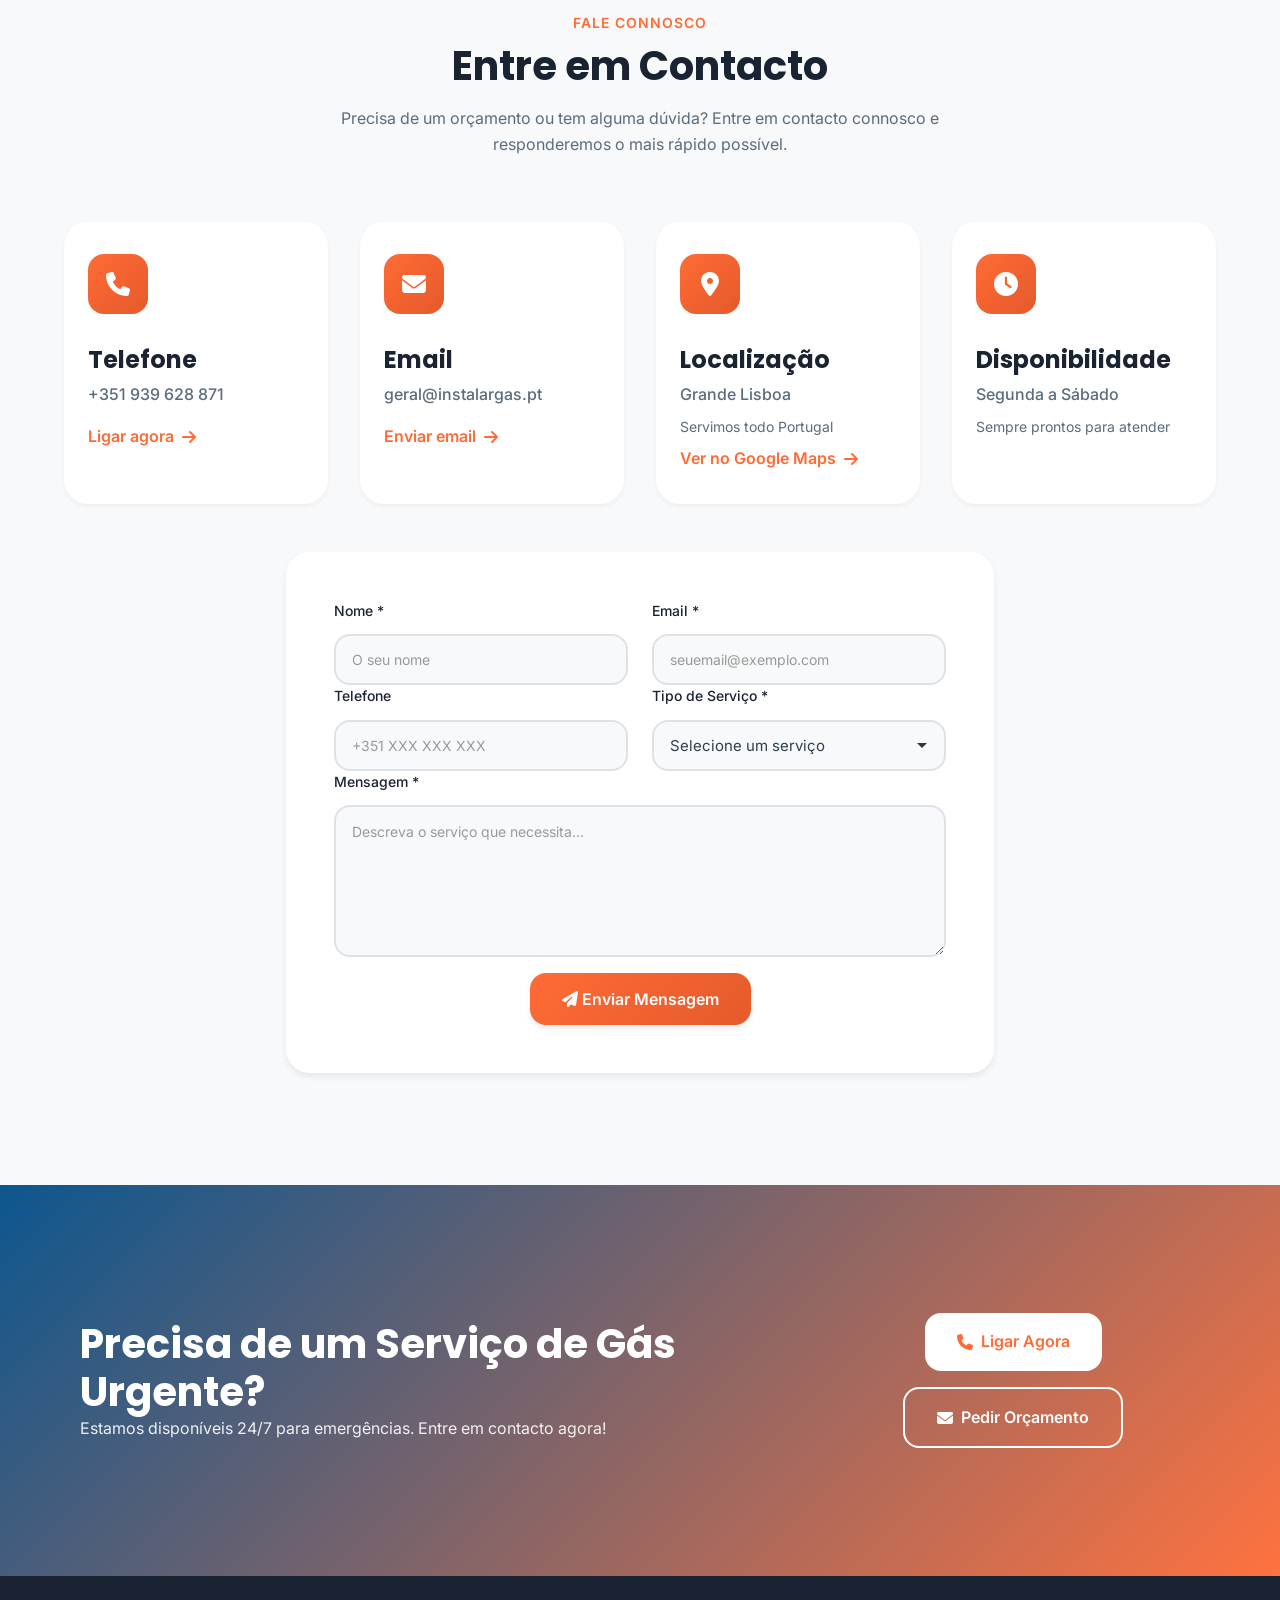
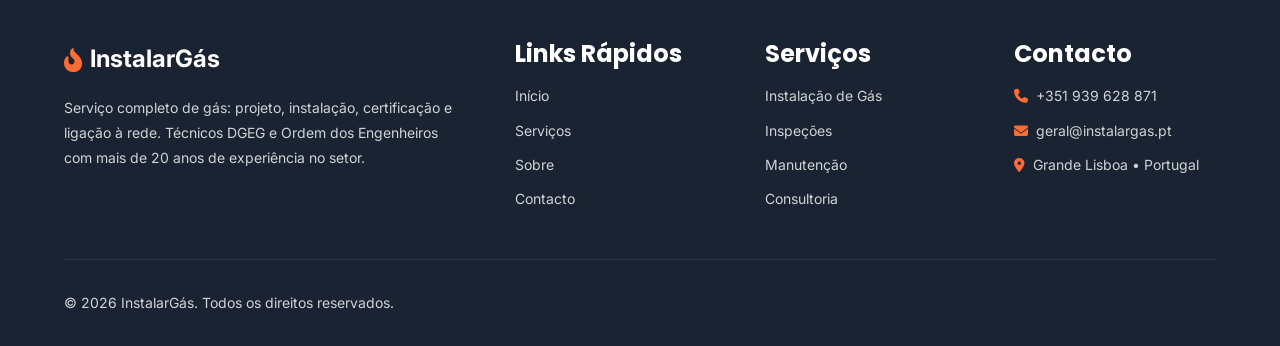
==== commit faa8ba59: "🎨 Layout: Cards de contacto acima do formulário em desktop ✨ Melhorias Layout Desktop: - Cards de co" ====
--- a/index.html
+++ b/index.html
@@ -693,58 +693,62 @@
                         <!-- Honeypot for spam protection -->
                         <input type="checkbox" name="botcheck" class="hidden" style="display: none;">
                         
+                        <div class="form__row">
+                            <div class="form__group">
+                                <label for="name" class="form__label">Nome *</label>
+                                <input 
+                                    type="text" 
+                                    id="name" 
+                                    name="name" 
+                                    class="form__input" 
+                                    placeholder="O seu nome"
+                                    required
+                                >
+                            </div>
+                            
+                            <div class="form__group">
+                                <label for="email" class="form__label">Email *</label>
+                                <input 
+                                    type="email" 
+                                    id="email_from" 
+                                    name="email_from" 
+                                    class="form__input" 
+                                    placeholder="seuemail@exemplo.com"
+                                    required
+                                >
+                            </div>
+                        </div>
+                        
+                        <div class="form__row">
+                            <div class="form__group">
+                                <label for="phone" class="form__label">Telefone</label>
+                                <input 
+                                    type="tel" 
+                                    id="phone" 
+                                    name="phone" 
+                                    class="form__input" 
+                                    placeholder="+351 XXX XXX XXX"
+                                >
+                            </div>
+                            
+                            <div class="form__group">
+                                <label for="service" class="form__label">Tipo de Serviço *</label>
+                                <select id="service" name="service" class="form__input" required>
+                                    <option value="">Selecione um serviço</option>
+                                    <option value="Projeto de Engenharia">Projeto de Engenharia</option>
+                                    <option value="Instalação de Gás Natural">Instalação de Gás Natural</option>
+                                    <option value="Instalação Propano/Butano">Instalação Propano/Butano</option>
+                                    <option value="Certificação DGEG">Certificação DGEG</option>
+                                    <option value="Inspeção de Gás">Inspeção de Gás</option>
+                                    <option value="Ligação à Rede">Ligação à Rede</option>
+                                    <option value="Consultoria Técnica">Consultoria Técnica</option>
+                                    <option value="Projeto Público (Escola/Hospital)">Projeto Público (Escola/Hospital)</option>
+                                    <option value="Outro">Outro</option>
+                                </select>
+                            </div>
+                        </div>
+                        
                         <div class="form__group">
-                            <label for="name" class="form__label">Nome *</label>
-                            <input 
-                                type="text" 
-                                id="name" 
-                                name="name" 
-                                class="form__input" 
-                                placeholder="O seu nome"
-                                required
-                            >
-                        </div>
-                        
-                        <div class="form__group">
-                            <label for="email" class="form__label">Email *</label>
-                            <input 
-                                type="email" 
-                                id="email_from" 
-                                name="email_from" 
-                                class="form__input" 
-                                placeholder="seuemail@exemplo.com"
-                                required
-                            >
-                        </div>
-                        
-                        <div class="form__group">
-                            <label for="phone" class="form__label">Telefone</label>
-                            <input 
-                                type="tel" 
-                                id="phone" 
-                                name="phone" 
-                                class="form__input" 
-                                placeholder="+351 XXX XXX XXX"
-                            >
-                        </div>
-                        
-                        <div class="form__group">
-                            <label for="service" class="form__label">Tipo de Serviço *</label>
-                            <select id="service" name="service" class="form__input" required>
-                                <option value="">Selecione um serviço</option>
-                                <option value="Projeto de Engenharia">Projeto de Engenharia</option>
-                                <option value="Instalação de Gás Natural">Instalação de Gás Natural</option>
-                                <option value="Instalação Propano/Butano">Instalação Propano/Butano</option>
-                                <option value="Certificação DGEG">Certificação DGEG</option>
-                                <option value="Inspeção de Gás">Inspeção de Gás</option>
-                                <option value="Ligação à Rede">Ligação à Rede</option>
-                                <option value="Consultoria Técnica">Consultoria Técnica</option>
-                                <option value="Projeto Público (Escola/Hospital)">Projeto Público (Escola/Hospital)</option>
-                                <option value="Outro">Outro</option>
-                            </select>
-                        </div>
-                        
-                        <div class="form__group form__group--full">
                             <label for="message" class="form__label">Mensagem *</label>
                             <textarea 
                                 id="message" 
--- a/css/styles.css
+++ b/css/styles.css
@@ -229,6 +229,12 @@
     transform: translateY(0) scale(0.98);
 }
 
+.button__submit:disabled {
+    opacity: 0.7;
+    cursor: not-allowed;
+    transform: none !important;
+}
+
 .button__secondary {
     background: var(--white-color);
     color: var(--secondary-color);
@@ -284,10 +290,20 @@
 }
 
 .button__submit {
-    width: auto;
-    min-width: 200px;
-    justify-self: center;
-    grid-column: 1 / -1;
+    width: 100%;
+    padding: 1rem 2rem;
+    margin-top: 1rem;
+    font-size: 1rem;
+}
+
+@media screen and (min-width: 769px) {
+    .button__submit {
+        width: auto;
+        min-width: 200px;
+        display: block;
+        margin-left: auto;
+        margin-right: auto;
+    }
 }
 
 /* =============== HEADER & NAVIGATION =============== */
@@ -996,13 +1012,29 @@
 }
 
 .contact__container {
-    display: grid;
+    display: flex;
+    flex-direction: column;
     gap: 3rem;
 }
 
 .contact__info {
     display: grid;
+    grid-template-columns: 1fr;
     gap: 1.5rem;
+}
+
+/* Desktop: cards em grid horizontal */
+@media screen and (min-width: 640px) {
+    .contact__info {
+        grid-template-columns: repeat(2, 1fr);
+    }
+}
+
+@media screen and (min-width: 1024px) {
+    .contact__info {
+        grid-template-columns: repeat(4, 1fr);
+        gap: 2rem;
+    }
 }
 
 .contact__card {
@@ -1014,6 +1046,13 @@
     display: flex;
     flex-direction: column;
     gap: 1rem;
+    height: 100%;
+}
+
+@media screen and (min-width: 1024px) {
+    .contact__card {
+        padding: 2rem 1.5rem;
+    }
 }
 
 .contact__card:hover {
@@ -1091,62 +1130,117 @@
     padding: 2.5rem;
     border-radius: var(--radius-lg);
     box-shadow: var(--shadow-md);
-    display: grid;
-    grid-template-columns: repeat(2, 1fr);
-    gap: 1.5rem;
+    max-width: 800px;
+    margin: 0 auto;
+}
+
+.form__group {
+    display: flex;
+    flex-direction: column;
+    gap: 0.5rem;
+    margin-bottom: 1.5rem;
+}
+
+.form__group select.form__input {
+    cursor: pointer;
+    appearance: none;
+    background-image: url("data:image/svg+xml,%3Csvg xmlns='http://www.w3.org/2000/svg' width='12' height='12' viewBox='0 0 12 12'%3E%3Cpath fill='%23333' d='M6 9L1 4h10z'/%3E%3C/svg%3E");
+    background-repeat: no-repeat;
+    background-position: right 1rem center;
+    padding-right: 2.5rem;
+}
+
+/* Desktop: 2 columns for name/email and phone/service */
+@media screen and (min-width: 769px) {
+    .contact__form {
+        padding: 3rem;
+    }
+    
+    .form__row {
+        display: grid;
+        grid-template-columns: repeat(2, 1fr);
+        gap: 1.5rem;
+    }
+    
+    .form__group {
+        margin-bottom: 0;
+    }
 }
 
 @media screen and (max-width: 768px) {
     .contact__form {
-        grid-template-columns: 1fr;
-        padding: 1.5rem;
-        gap: 1.25rem;
-    }
-}
-
-.form__group {
-    display: flex;
-    flex-direction: column;
-    gap: 0.5rem;
-}
-
-.form__group--full {
-    grid-column: 1 / -1;
+        padding: 2rem 1.5rem;
+    }
+}
+
+@media screen and (max-width: 400px) {
+    .contact__form {
+        padding: 1.5rem 1rem;
+    }
+    
+    .form__group {
+        margin-bottom: 1rem;
+    }
 }
 
 .form__label {
     font-weight: var(--font-medium);
     color: var(--title-color);
-    font-size: var(--small-font-size);
+    font-size: 0.875rem;
+    margin-bottom: 0.25rem;
 }
 
 .form__input {
-    padding: 1rem;
+    padding: 0.875rem 1rem;
     border: 2px solid var(--border-color);
     border-radius: var(--radius-md);
     background: var(--bg-color);
     color: var(--text-color);
+    font-size: 0.938rem;
     transition: all var(--transition-fast);
+    width: 100%;
 }
 
 .form__input:focus {
     border-color: var(--primary-color);
     background: var(--white-color);
+    outline: none;
+    box-shadow: 0 0 0 3px rgba(255, 107, 53, 0.1);
+}
+
+.form__input::placeholder {
+    color: #999;
+    font-size: 0.875rem;
 }
 
 .form__textarea {
     resize: vertical;
     min-height: 120px;
+    max-height: 300px;
     font-family: var(--body-font);
+    line-height: 1.6;
 }
 
 .form__message {
-    grid-column: 1 / -1;
-    padding: 1rem;
+    padding: 1rem 1.5rem;
     border-radius: var(--radius-md);
     text-align: center;
     font-weight: var(--font-medium);
+    font-size: 0.938rem;
     display: none;
+    animation: slideDown 0.3s ease;
+    margin-top: 1rem;
+}
+
+@keyframes slideDown {
+    from {
+        opacity: 0;
+        transform: translateY(-10px);
+    }
+    to {
+        opacity: 1;
+        transform: translateY(0);
+    }
 }
 
 .form__message.success {
@@ -1515,10 +1609,6 @@
         max-width: 900px;
     }
     
-    .contact__container {
-        grid-template-columns: 1fr 1fr;
-    }
-    
     .contact__form {
         padding: 3rem;
     }
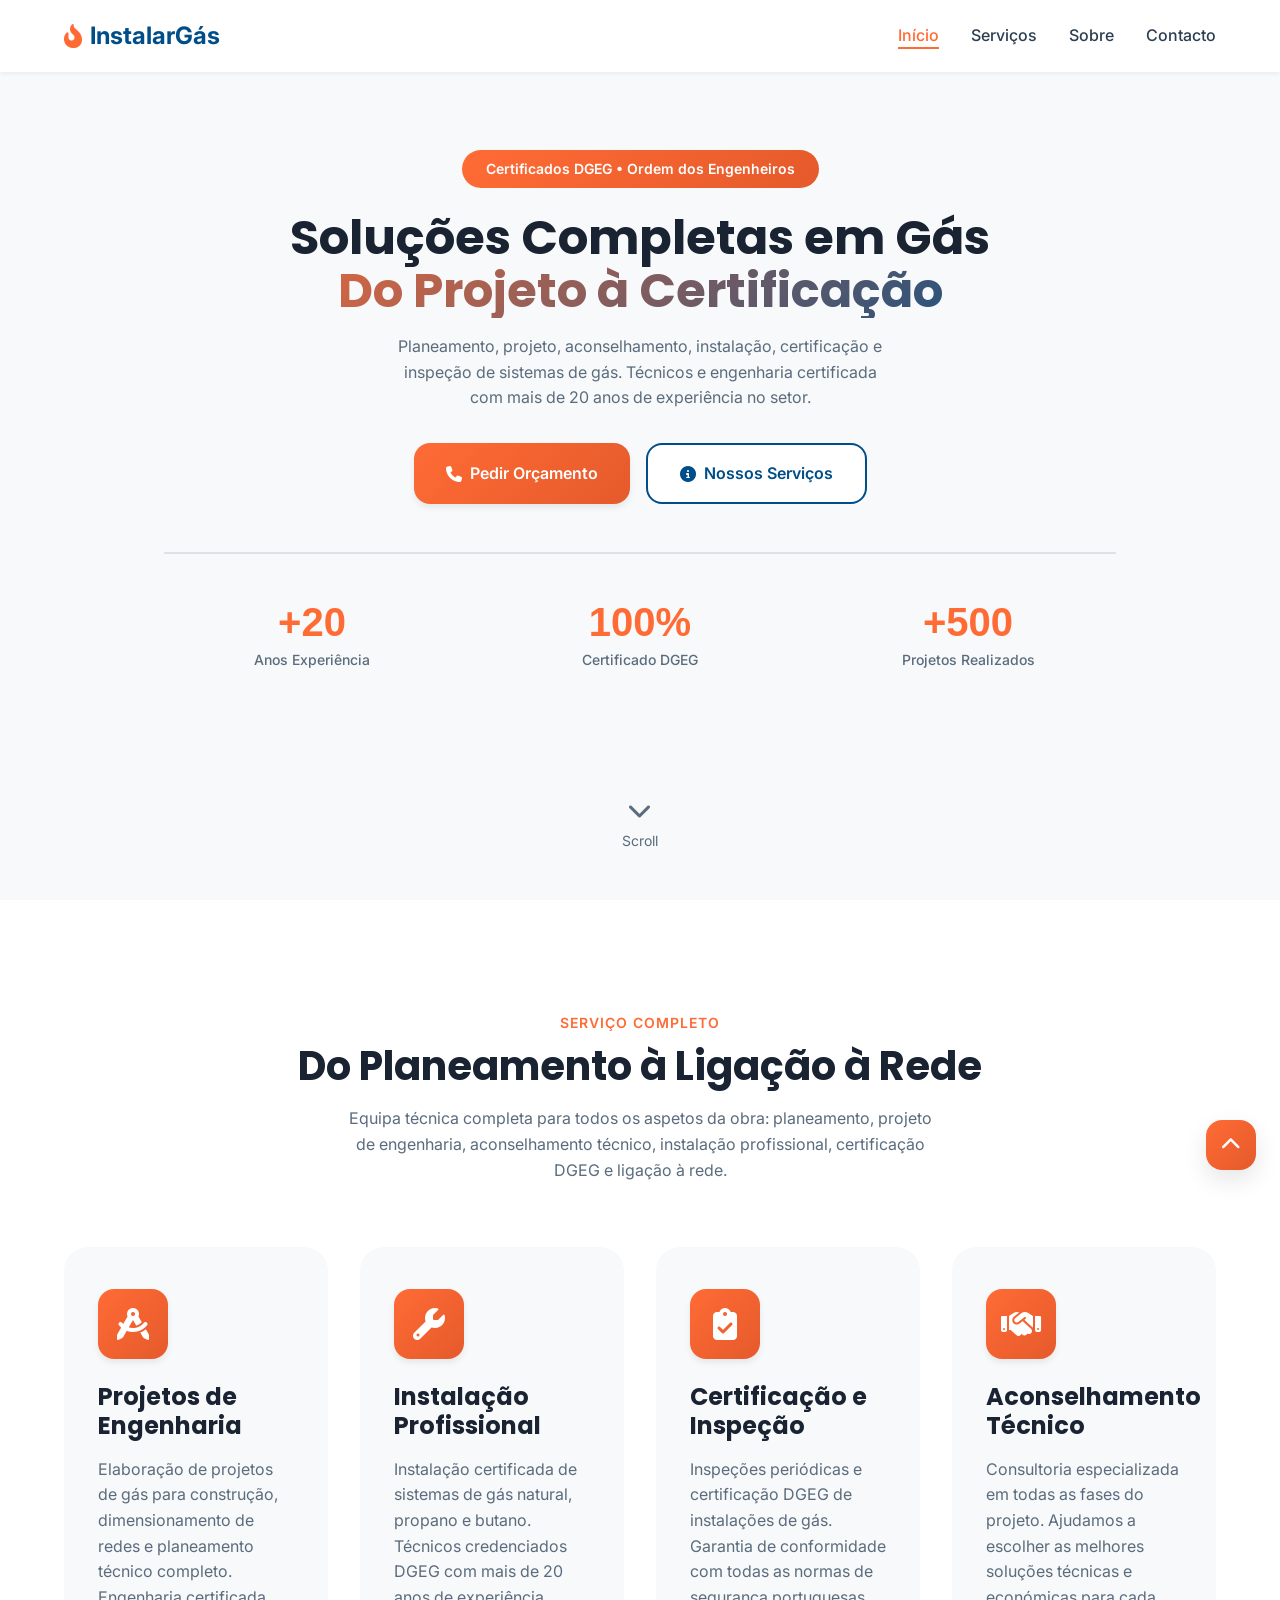
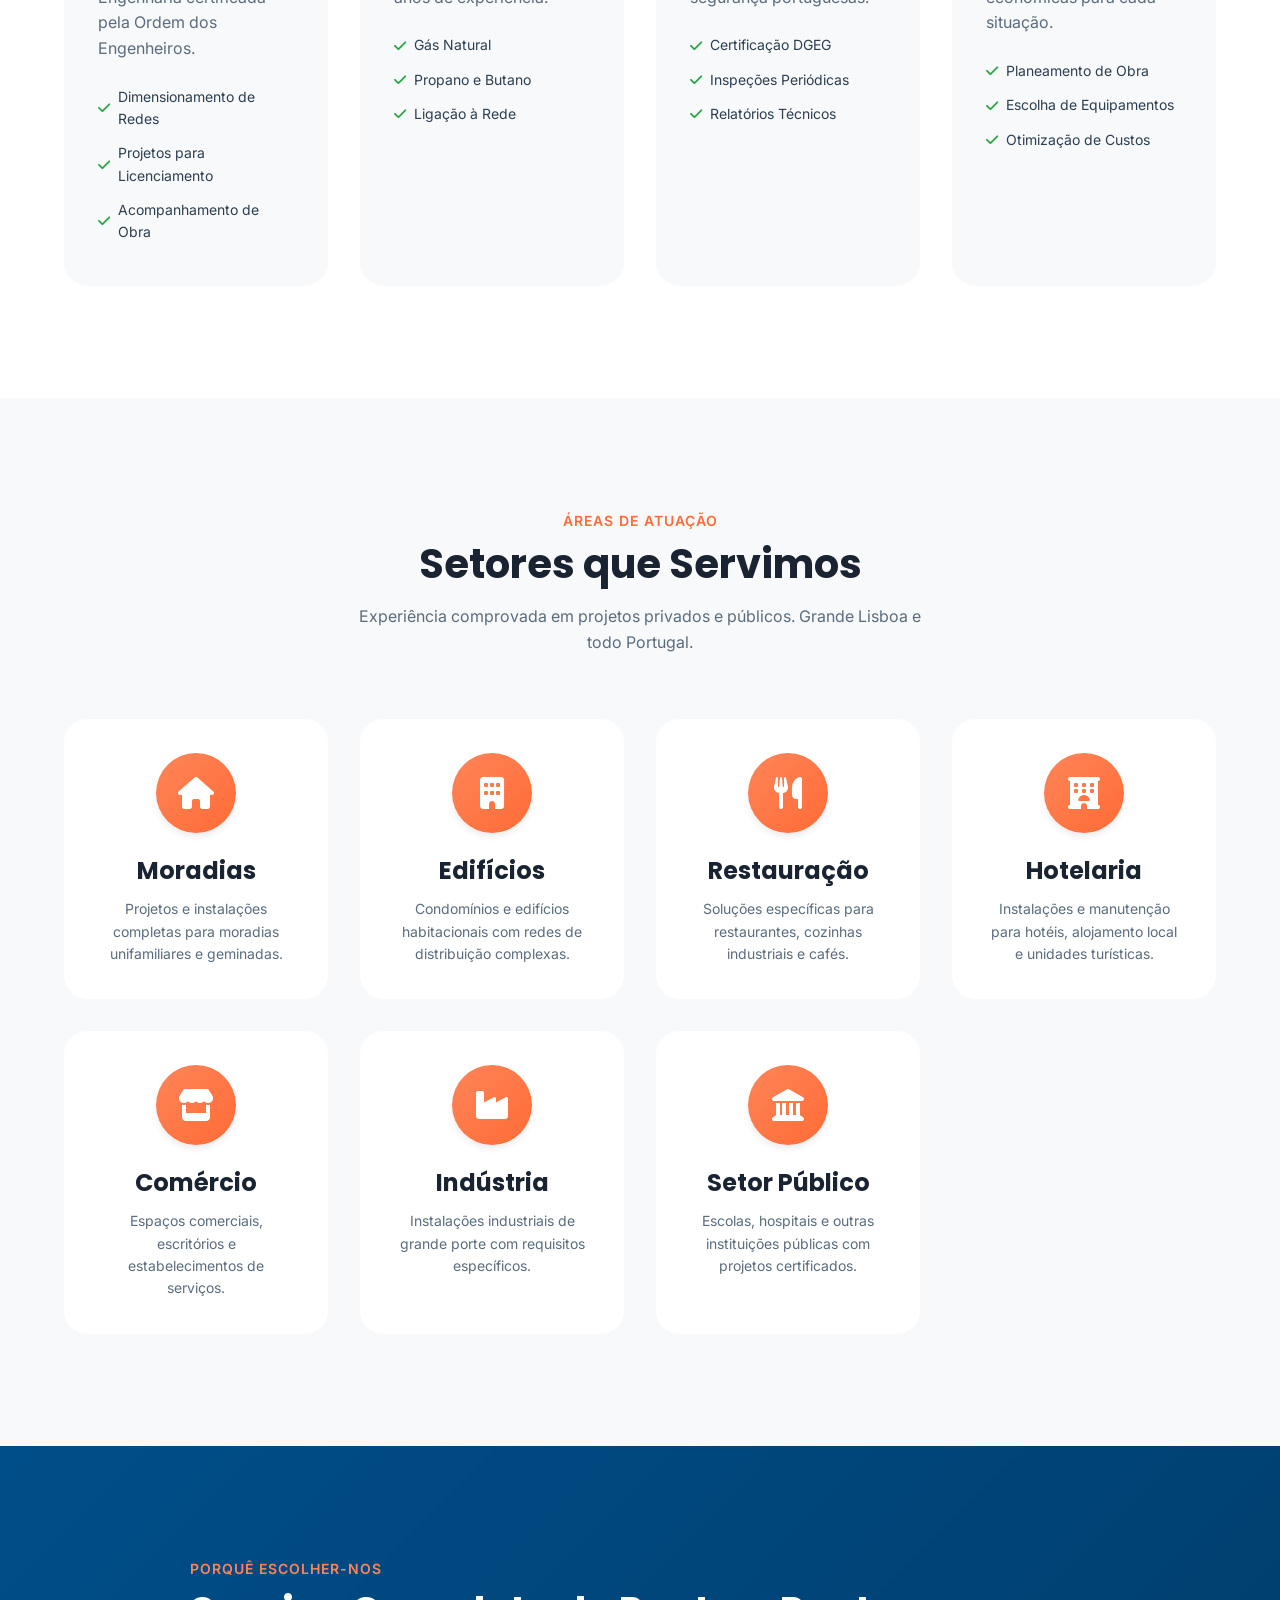
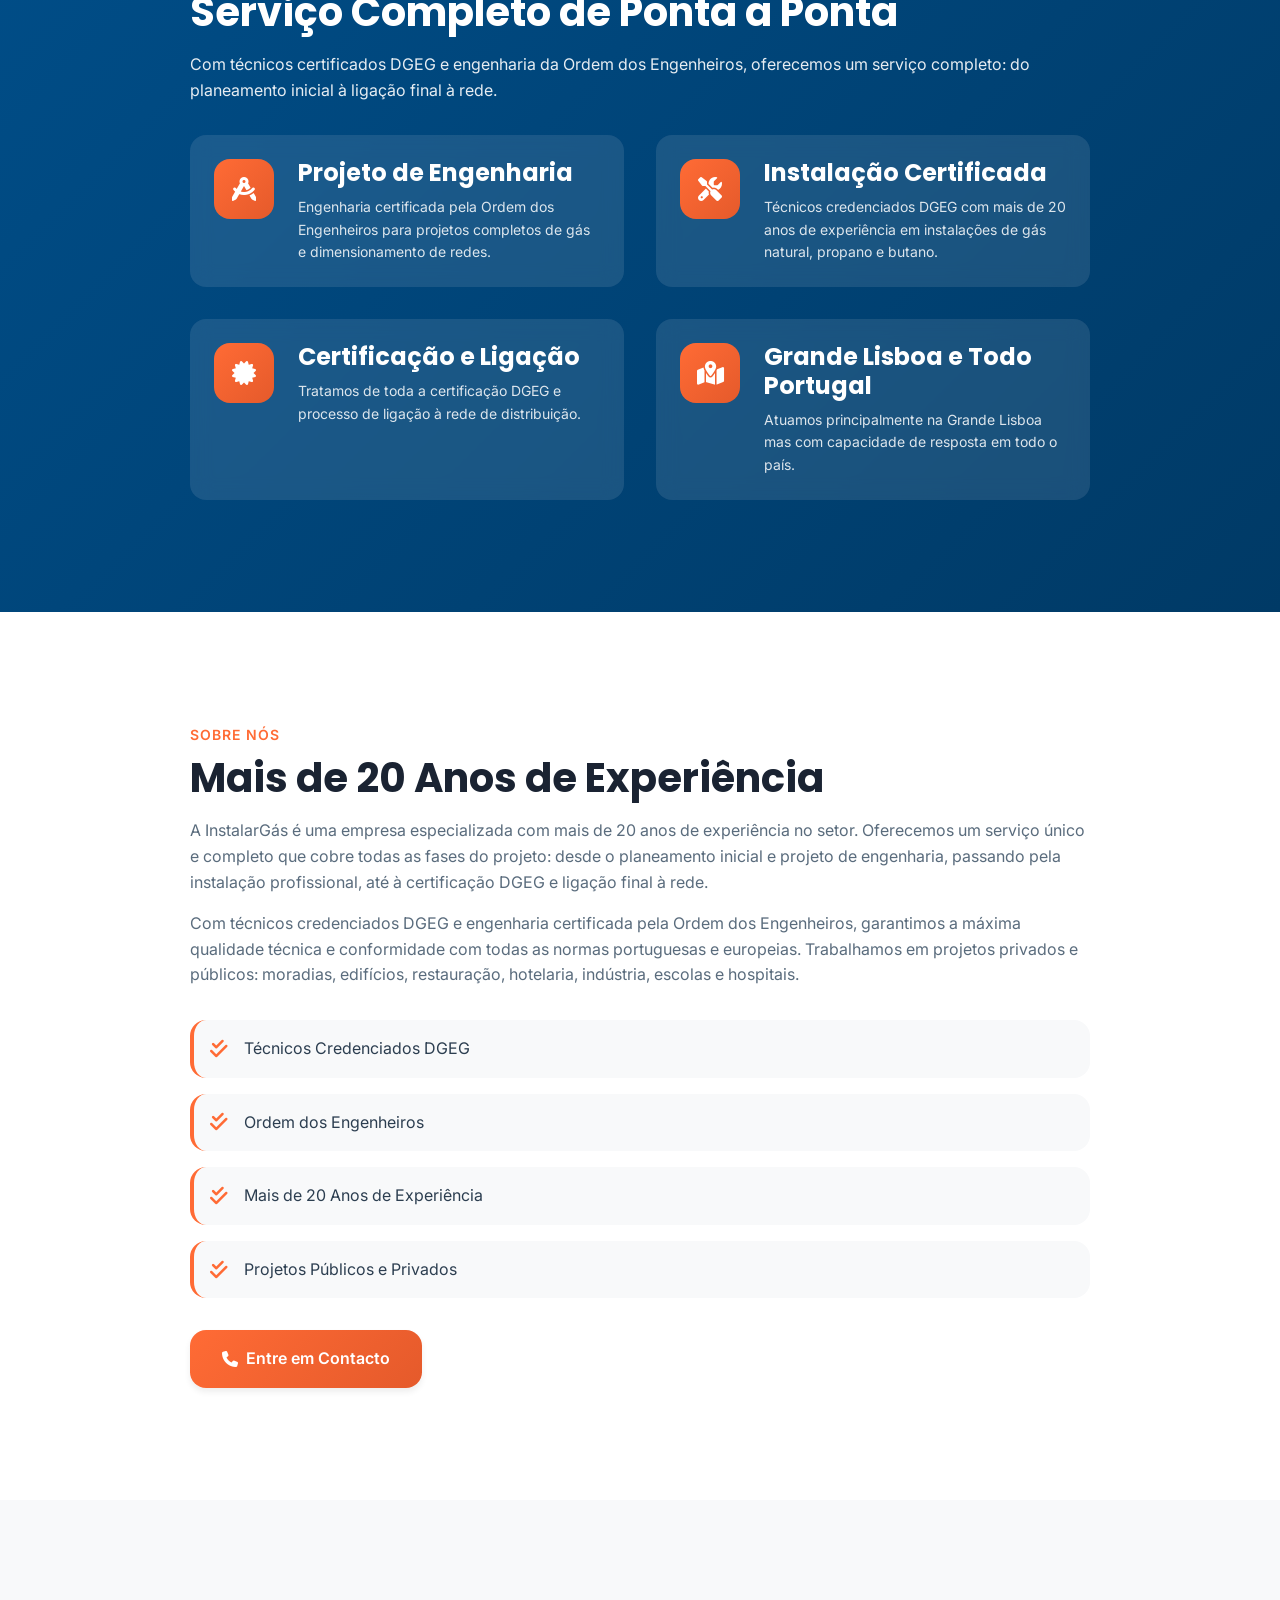
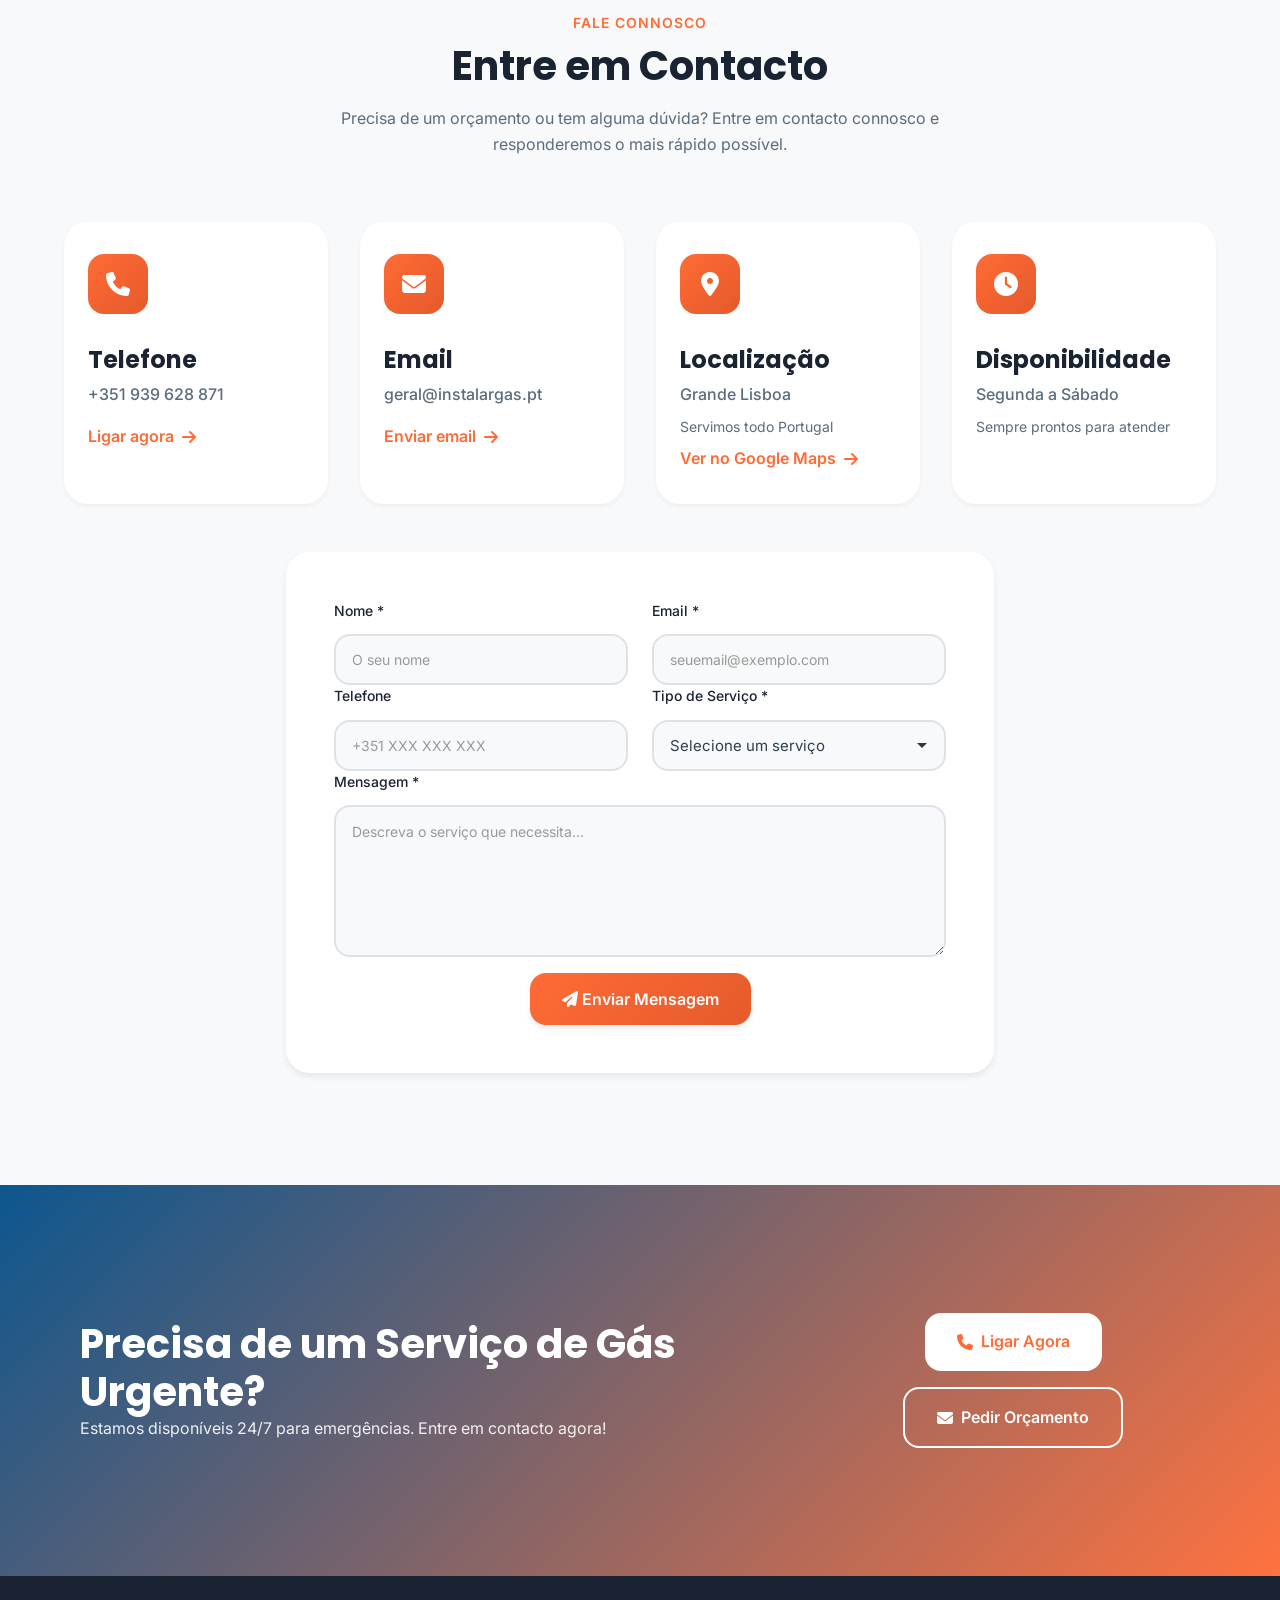
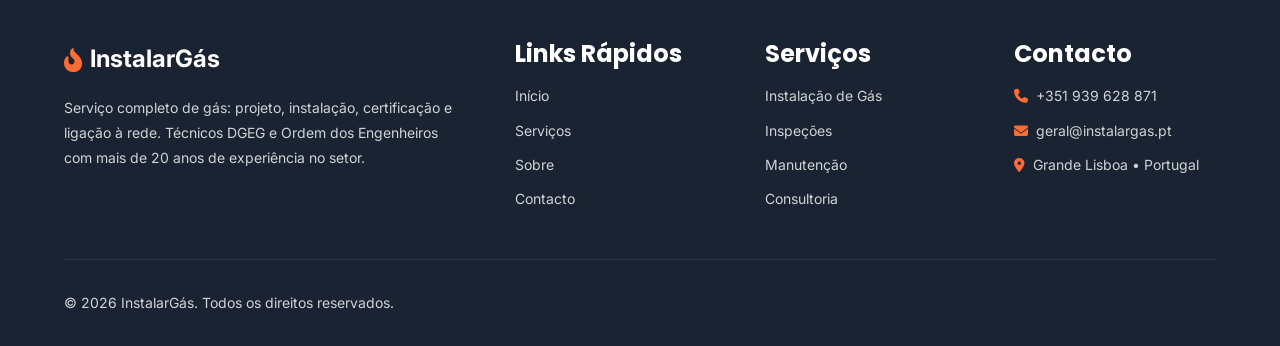
==== commit c39b4b91: "Add Google Analytics tracking code (G-53D8249487)" ====
--- a/index.html
+++ b/index.html
@@ -5,6 +5,16 @@
     <meta charset="UTF-8">
     <meta name="viewport" content="width=device-width, initial-scale=1.0">
     <meta http-equiv="X-UA-Compatible" content="IE=edge">
+    
+    <!-- Google tag (gtag.js) -->
+    <script async src="https://www.googletagmanager.com/gtag/js?id=G-53D8249487"></script>
+    <script>
+      window.dataLayer = window.dataLayer || [];
+      function gtag(){dataLayer.push(arguments);}
+      gtag('js', new Date());
+
+      gtag('config', 'G-53D8249487');
+    </script>
     
     <!-- Primary Meta Tags -->
     <title>InstalarGás - Instalação de Gás Natural, Propano e Butano | Certificado DGEG e Ordem Engenheiros</title>
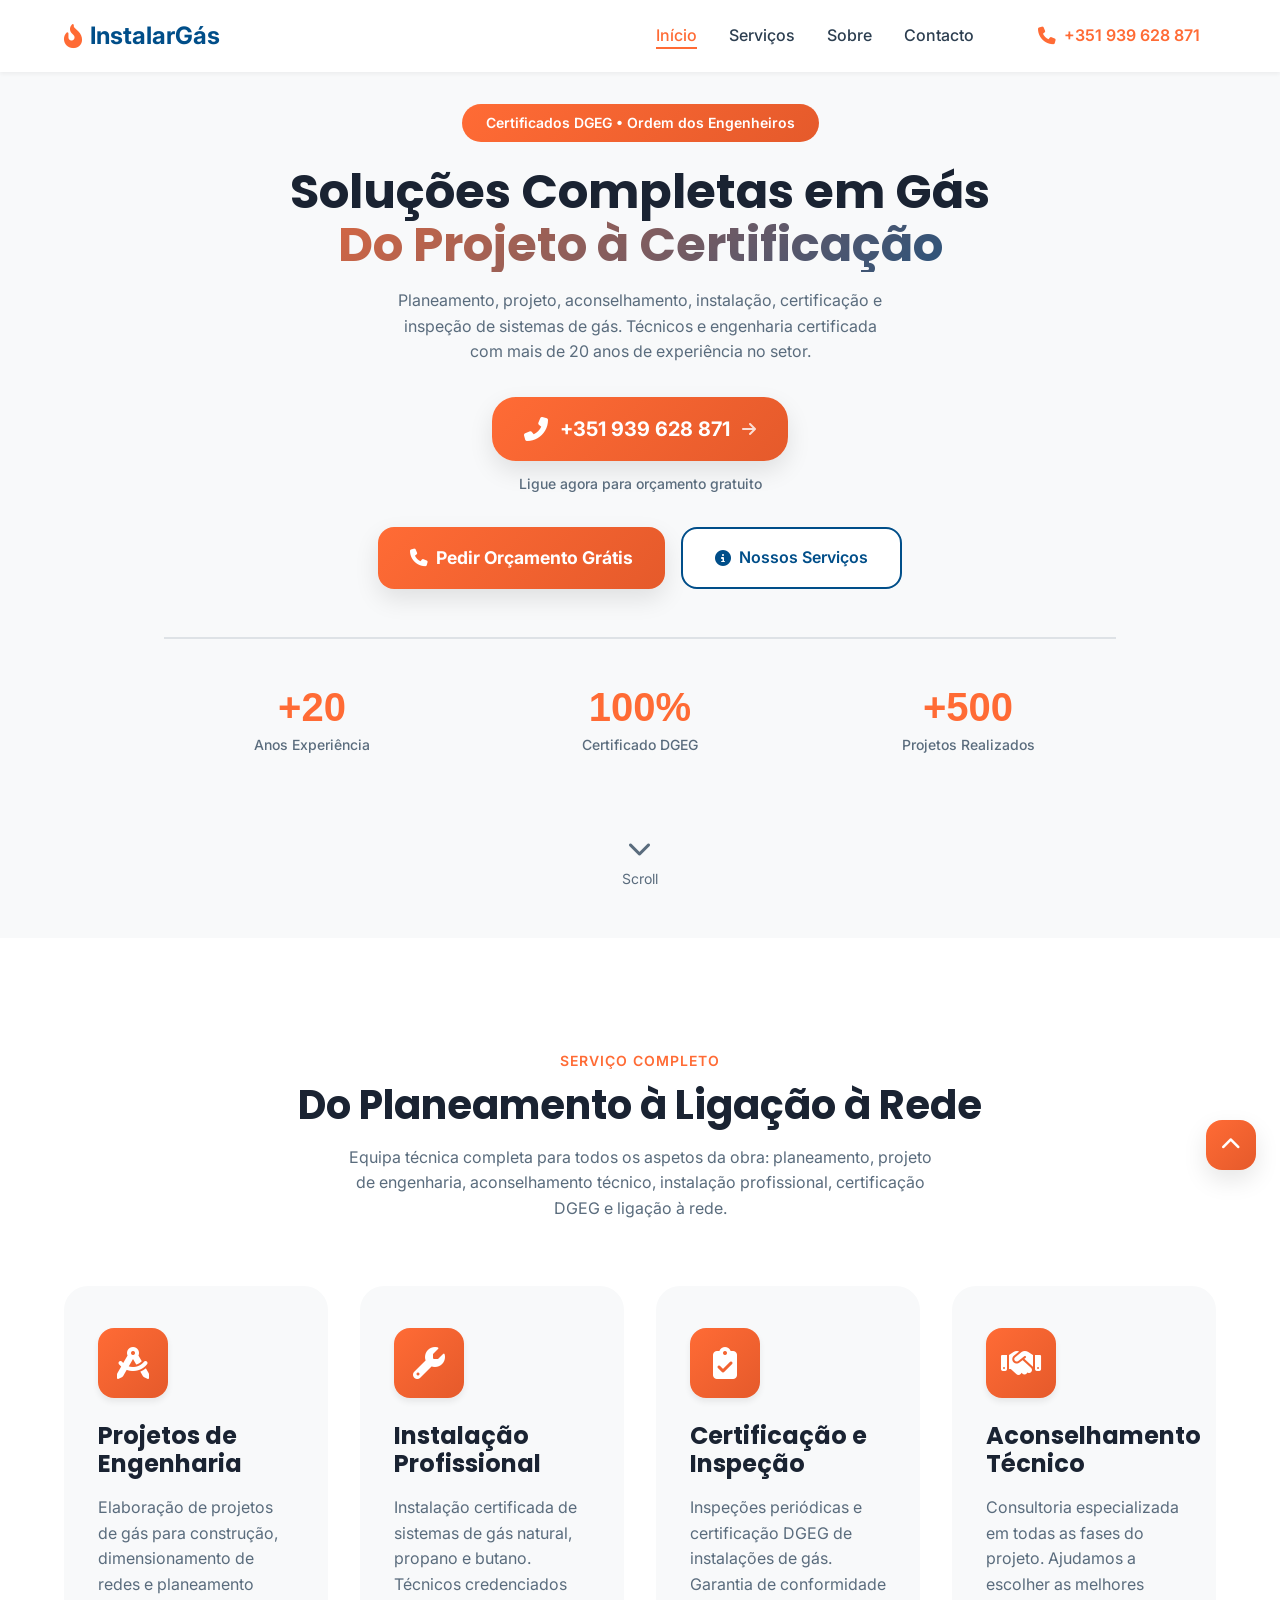
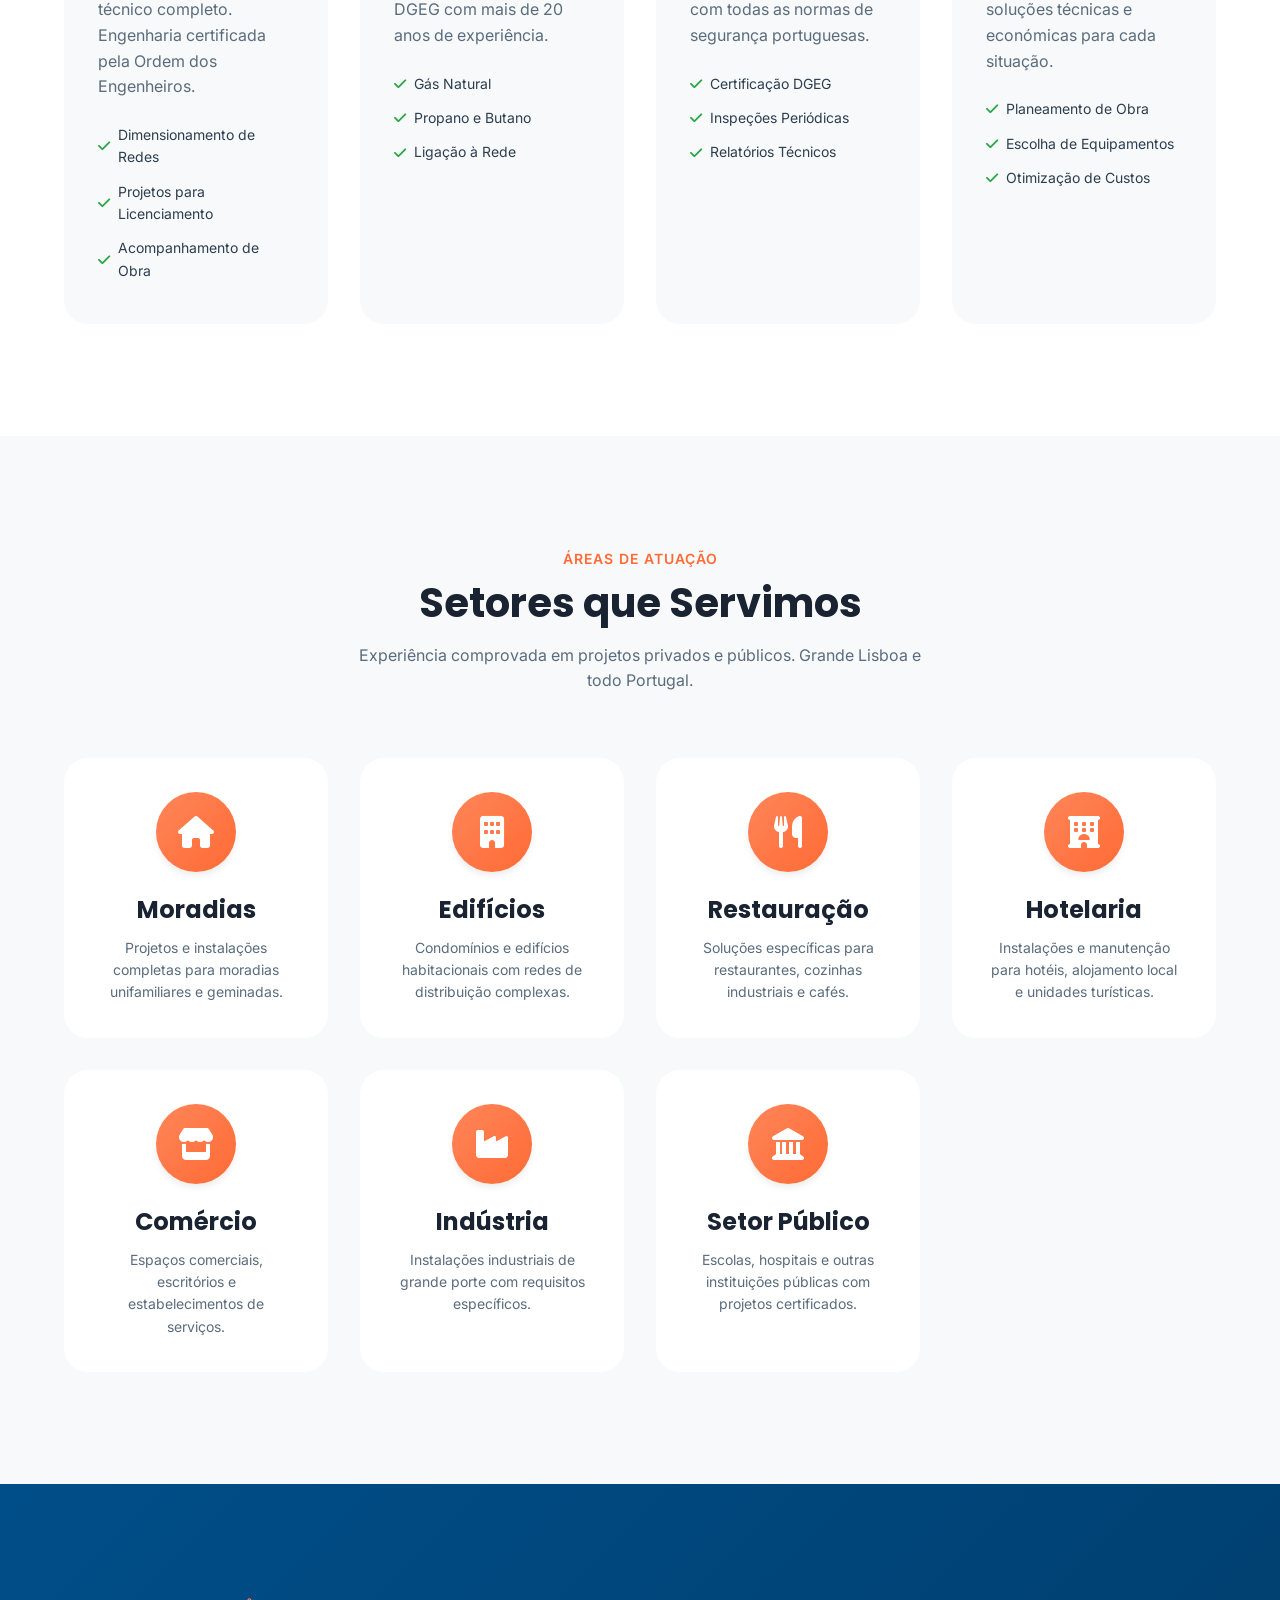
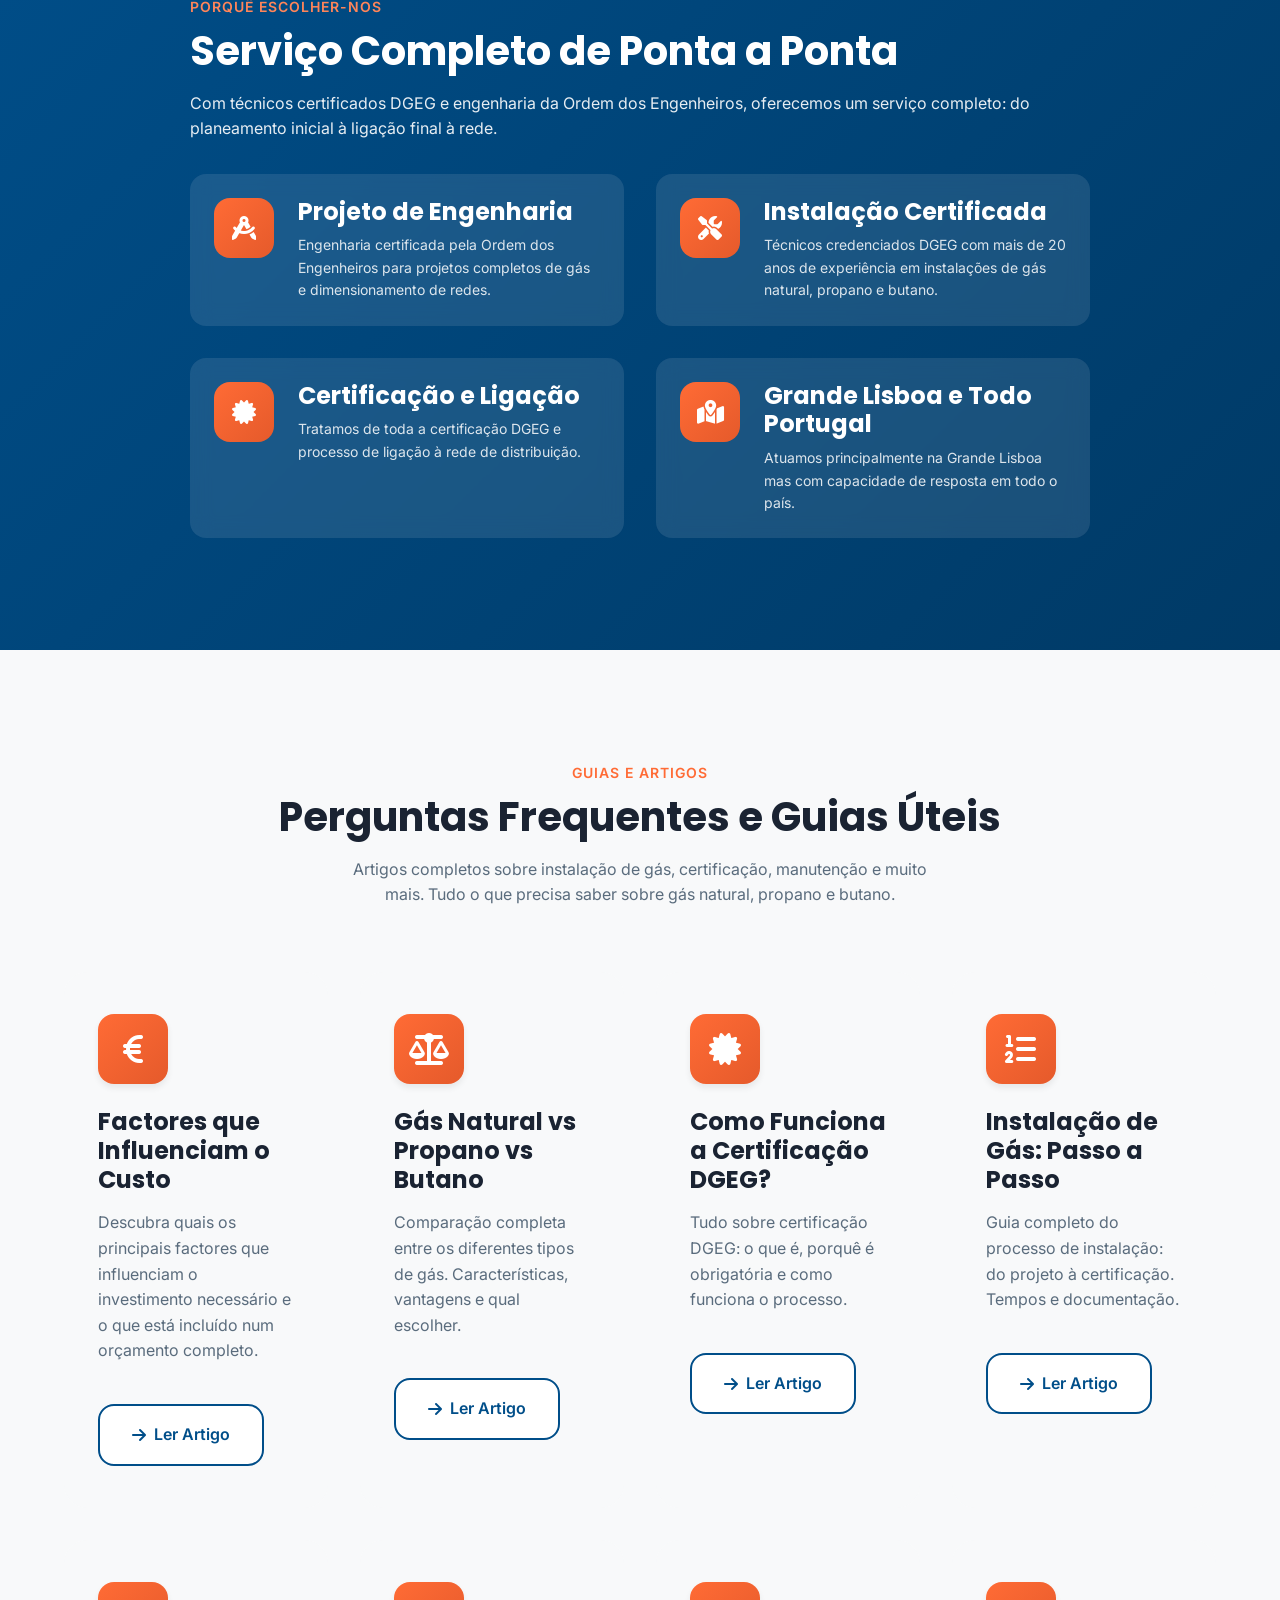
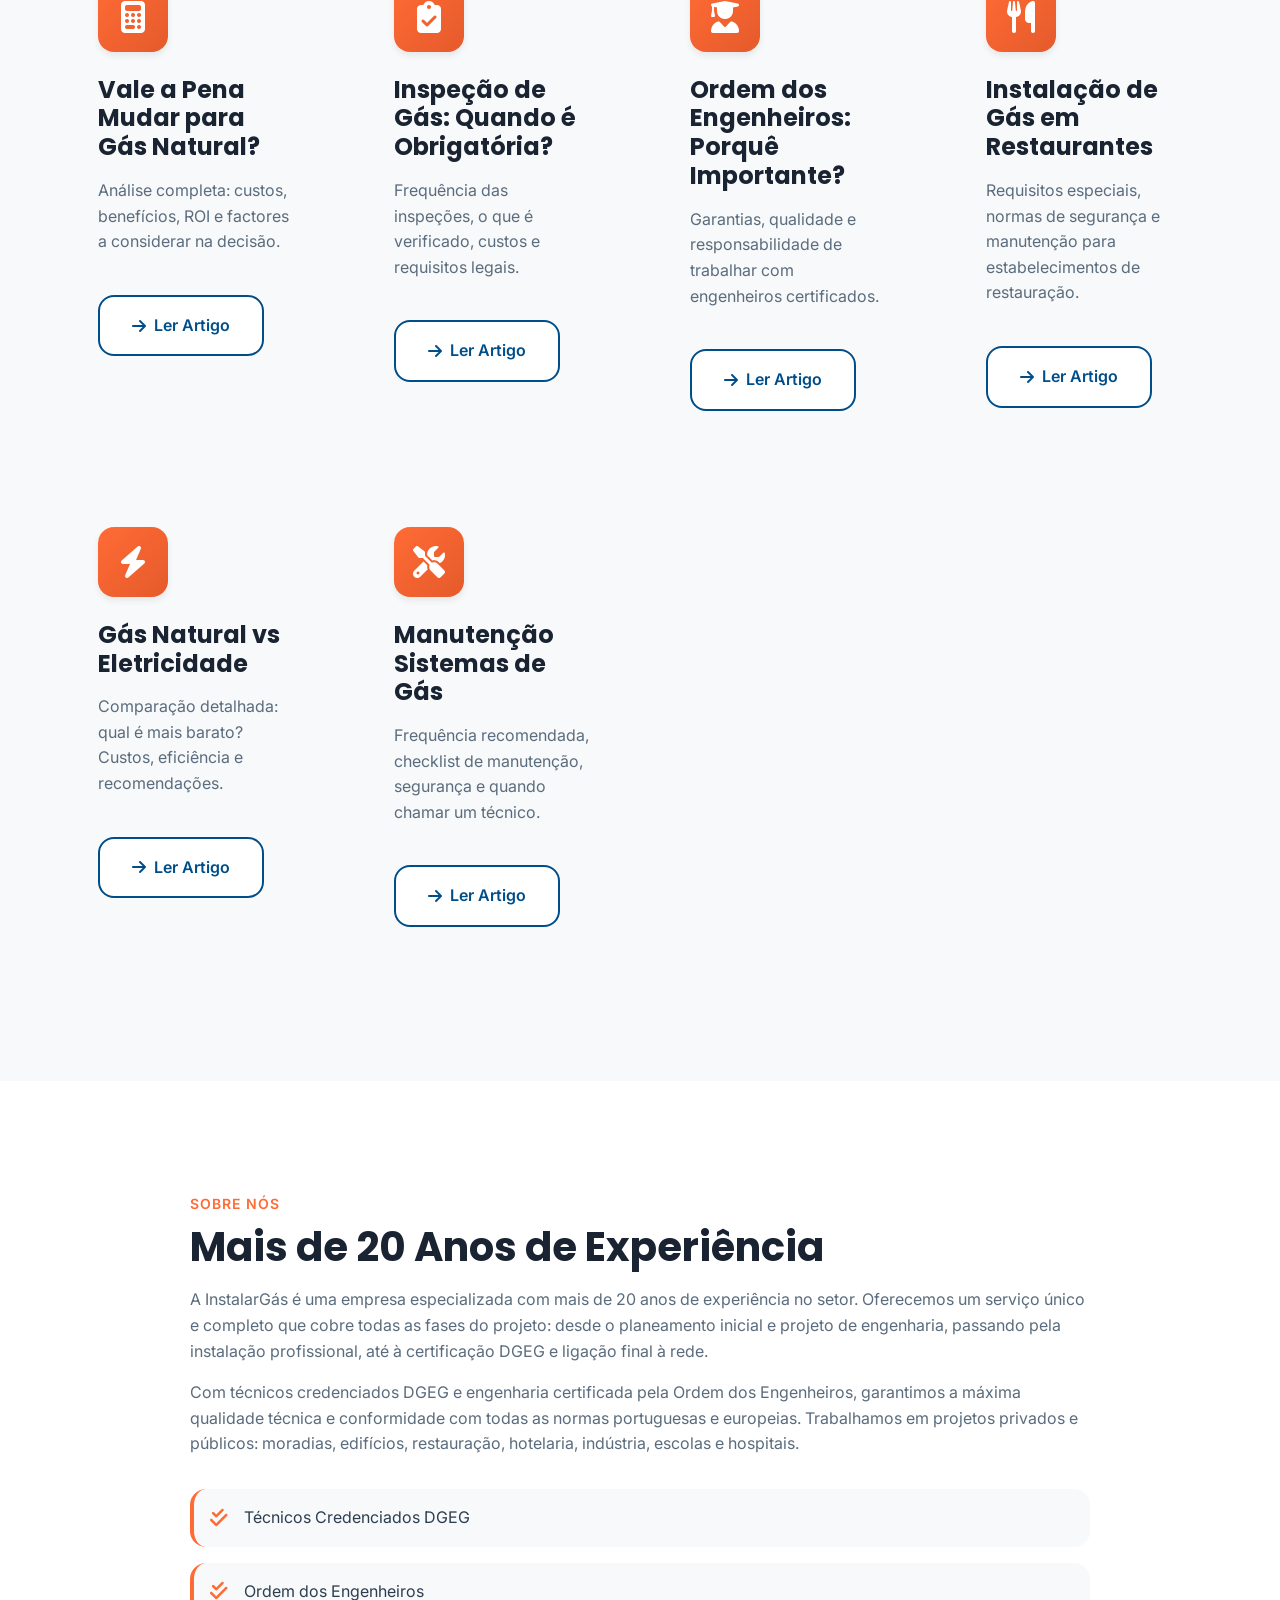
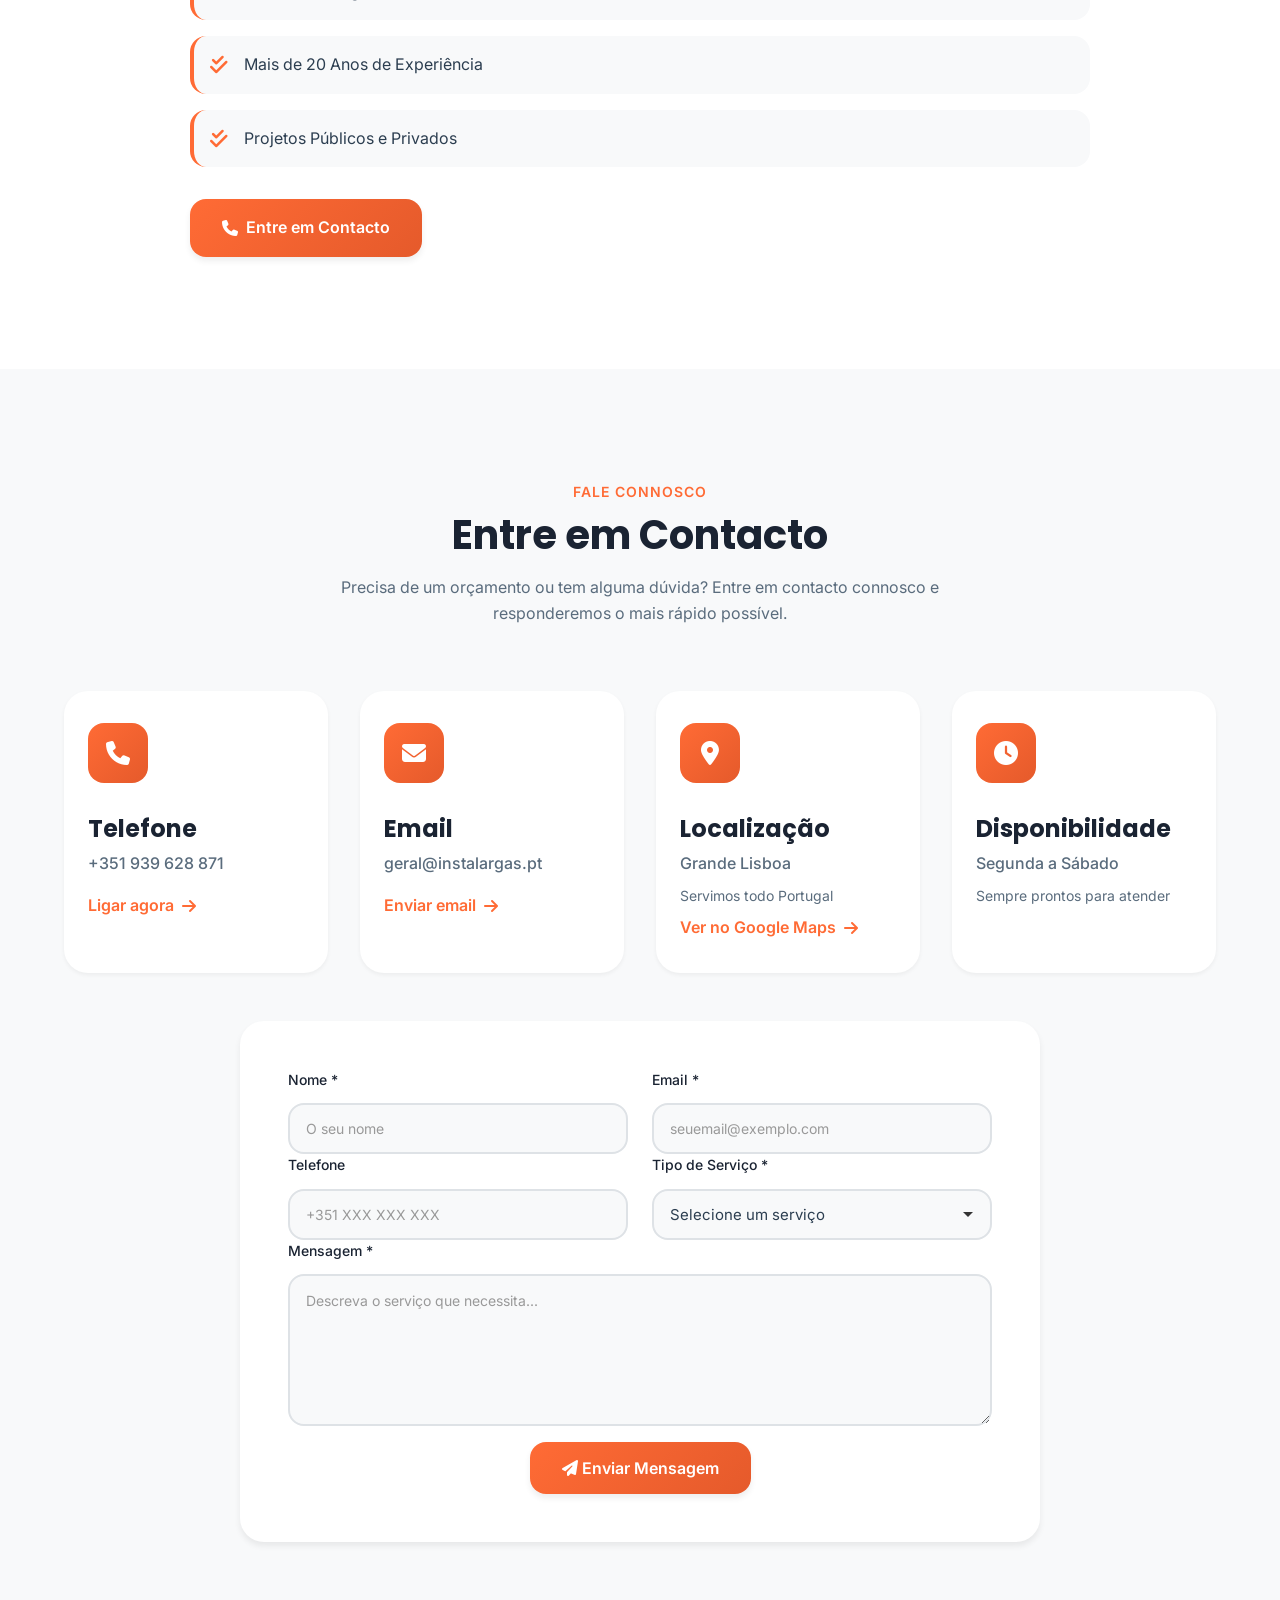
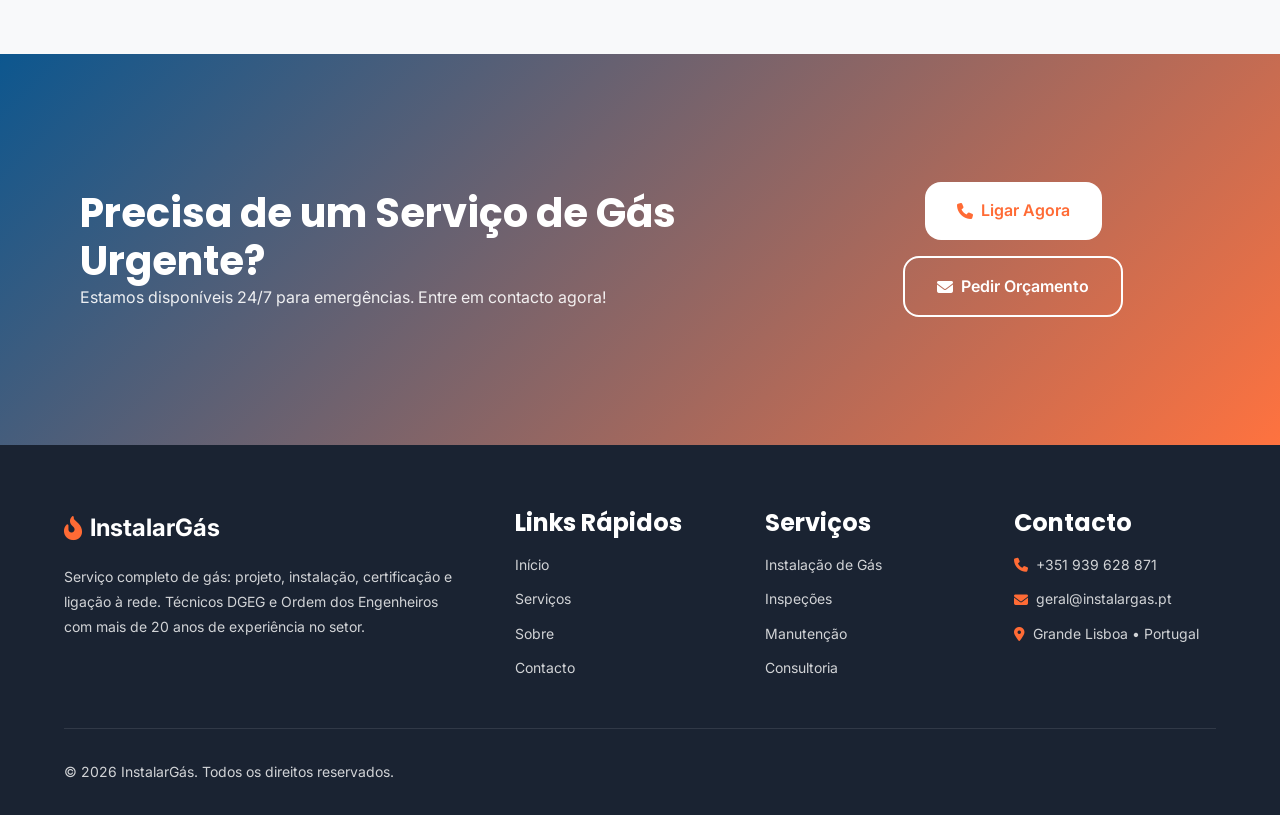
==== commit 3dfa237a: "fix retry policy" ====
--- a/index.html
+++ b/index.html
@@ -253,6 +253,12 @@
                     </li>
                 </ul>
                 
+                <!-- Phone in Mobile Menu -->
+                <a href="tel:+351939628871" class="nav__phone nav__phone-mobile">
+                    <i class="fas fa-phone"></i>
+                    <span>+351 939 628 871</span>
+                </a>
+                
                 <div class="nav__close" id="nav-close">
                     <i class="fas fa-times"></i>
                 </div>
@@ -261,6 +267,12 @@
             <div class="nav__toggle" id="nav-toggle">
                 <i class="fas fa-bars"></i>
             </div>
+            
+            <!-- Phone Number in Header -->
+            <a href="tel:+351939628871" class="nav__phone">
+                <i class="fas fa-phone"></i>
+                <span class="nav__phone-text">+351 939 628 871</span>
+            </a>
         </nav>
     </header>
 
@@ -279,10 +291,21 @@
                         Planeamento, projeto, aconselhamento, instalação, certificação e inspeção de sistemas de gás. 
                         Técnicos e engenharia certificada com mais de 20 anos de experiência no setor.
                     </p>
+                    
+                    <!-- Phone Number Highlight -->
+                    <div class="home__phone">
+                        <a href="tel:+351939628871" class="home__phone-link">
+                            <i class="fas fa-phone-alt"></i>
+                            <span>+351 939 628 871</span>
+                            <i class="fas fa-arrow-right"></i>
+                        </a>
+                        <p class="home__phone-text">Ligue agora para orçamento gratuito</p>
+                    </div>
+                    
                     <div class="home__buttons">
-                        <a href="#contact" class="button button__primary">
+                        <a href="#contact" class="button button__primary home__cta-primary">
                             <i class="fas fa-phone"></i>
-                            Pedir Orçamento
+                            Pedir Orçamento Grátis
                         </a>
                         <a href="#services" class="button button__secondary">
                             <i class="fas fa-info-circle"></i>
@@ -574,6 +597,152 @@
             </div>
         </section>
         -->
+
+        <!-- Articles/FAQ Section -->
+        <section class="articles section" id="articles">
+            <div class="container">
+                <div class="section__header">
+                    <span class="section__subtitle">Guias e Artigos</span>
+                    <h2 class="section__title">Perguntas Frequentes e Guias Úteis</h2>
+                    <p class="section__description">
+                        Artigos completos sobre instalação de gás, certificação, manutenção e muito mais. 
+                        Tudo o que precisa saber sobre gás natural, propano e butano.
+                    </p>
+                </div>
+                
+                <div class="services__container">
+                    <div class="service__card">
+                        <div class="service__icon">
+                            <i class="fas fa-euro-sign"></i>
+                        </div>
+                        <h3 class="service__title">Factores que Influenciam o Custo</h3>
+                        <p class="service__description">
+                            Descubra quais os principais factores que influenciam o investimento necessário e o que está incluído num orçamento completo.
+                        </p>
+                        <a href="artigos/quanto-custa-instalar-gas-natural.html" class="button button__secondary" style="margin-top: 1rem;">
+                            <i class="fas fa-arrow-right"></i> Ler Artigo
+                        </a>
+                    </div>
+                    
+                    <div class="service__card">
+                        <div class="service__icon">
+                            <i class="fas fa-balance-scale"></i>
+                        </div>
+                        <h3 class="service__title">Gás Natural vs Propano vs Butano</h3>
+                        <p class="service__description">
+                            Comparação completa entre os diferentes tipos de gás. Características, vantagens e qual escolher.
+                        </p>
+                        <a href="artigos/diferenca-gas-natural-propano-butano.html" class="button button__secondary" style="margin-top: 1rem;">
+                            <i class="fas fa-arrow-right"></i> Ler Artigo
+                        </a>
+                    </div>
+                    
+                    <div class="service__card">
+                        <div class="service__icon">
+                            <i class="fas fa-certificate"></i>
+                        </div>
+                        <h3 class="service__title">Como Funciona a Certificação DGEG?</h3>
+                        <p class="service__description">
+                            Tudo sobre certificação DGEG: o que é, porquê é obrigatória e como funciona o processo.
+                        </p>
+                        <a href="artigos/como-funciona-certificacao-dgeg.html" class="button button__secondary" style="margin-top: 1rem;">
+                            <i class="fas fa-arrow-right"></i> Ler Artigo
+                        </a>
+                    </div>
+                    
+                    <div class="service__card">
+                        <div class="service__icon">
+                            <i class="fas fa-list-ol"></i>
+                        </div>
+                        <h3 class="service__title">Instalação de Gás: Passo a Passo</h3>
+                        <p class="service__description">
+                            Guia completo do processo de instalação: do projeto à certificação. Tempos e documentação.
+                        </p>
+                        <a href="artigos/instalacao-gas-passo-a-passo.html" class="button button__secondary" style="margin-top: 1rem;">
+                            <i class="fas fa-arrow-right"></i> Ler Artigo
+                        </a>
+                    </div>
+                    
+                    <div class="service__card">
+                        <div class="service__icon">
+                            <i class="fas fa-calculator"></i>
+                        </div>
+                        <h3 class="service__title">Vale a Pena Mudar para Gás Natural?</h3>
+                        <p class="service__description">
+                            Análise completa: custos, benefícios, ROI e factores a considerar na decisão.
+                        </p>
+                        <a href="artigos/vale-pena-mudar-gas-natural.html" class="button button__secondary" style="margin-top: 1rem;">
+                            <i class="fas fa-arrow-right"></i> Ler Artigo
+                        </a>
+                    </div>
+                    
+                    <div class="service__card">
+                        <div class="service__icon">
+                            <i class="fas fa-clipboard-check"></i>
+                        </div>
+                        <h3 class="service__title">Inspeção de Gás: Quando é Obrigatória?</h3>
+                        <p class="service__description">
+                            Frequência das inspeções, o que é verificado, custos e requisitos legais.
+                        </p>
+                        <a href="artigos/inspecao-gas-quando-obrigatoria.html" class="button button__secondary" style="margin-top: 1rem;">
+                            <i class="fas fa-arrow-right"></i> Ler Artigo
+                        </a>
+                    </div>
+                    
+                    <div class="service__card">
+                        <div class="service__icon">
+                            <i class="fas fa-user-graduate"></i>
+                        </div>
+                        <h3 class="service__title">Ordem dos Engenheiros: Porquê Importante?</h3>
+                        <p class="service__description">
+                            Garantias, qualidade e responsabilidade de trabalhar com engenheiros certificados.
+                        </p>
+                        <a href="artigos/ordem-engenheiros-porque-importante.html" class="button button__secondary" style="margin-top: 1rem;">
+                            <i class="fas fa-arrow-right"></i> Ler Artigo
+                        </a>
+                    </div>
+                    
+                    <div class="service__card">
+                        <div class="service__icon">
+                            <i class="fas fa-utensils"></i>
+                        </div>
+                        <h3 class="service__title">Instalação de Gás em Restaurantes</h3>
+                        <p class="service__description">
+                            Requisitos especiais, normas de segurança e manutenção para estabelecimentos de restauração.
+                        </p>
+                        <a href="artigos/instalacao-gas-restaurantes.html" class="button button__secondary" style="margin-top: 1rem;">
+                            <i class="fas fa-arrow-right"></i> Ler Artigo
+                        </a>
+                    </div>
+                    
+                    <div class="service__card">
+                        <div class="service__icon">
+                            <i class="fas fa-bolt"></i>
+                        </div>
+                        <h3 class="service__title">Gás Natural vs Eletricidade</h3>
+                        <p class="service__description">
+                            Comparação detalhada: qual é mais barato? Custos, eficiência e recomendações.
+                        </p>
+                        <a href="artigos/gas-natural-vs-eletricidade.html" class="button button__secondary" style="margin-top: 1rem;">
+                            <i class="fas fa-arrow-right"></i> Ler Artigo
+                        </a>
+                    </div>
+                    
+                    <div class="service__card">
+                        <div class="service__icon">
+                            <i class="fas fa-tools"></i>
+                        </div>
+                        <h3 class="service__title">Manutenção Sistemas de Gás</h3>
+                        <p class="service__description">
+                            Frequência recomendada, checklist de manutenção, segurança e quando chamar um técnico.
+                        </p>
+                        <a href="artigos/manutencao-sistemas-gas.html" class="button button__secondary" style="margin-top: 1rem;">
+                            <i class="fas fa-arrow-right"></i> Ler Artigo
+                        </a>
+                    </div>
+                </div>
+            </div>
+        </section>
 
         <!-- About Section -->
         <section class="about section" id="about">
@@ -880,6 +1049,12 @@
         <i class="fas fa-chevron-up"></i>
     </a>
 
+    <!-- Floating Contact Button (Mobile) -->
+    <a href="tel:+351939628871" class="floating-contact" id="floating-contact">
+        <i class="fas fa-phone"></i>
+        <span>Ligar</span>
+    </a>
+
     <!-- JavaScript -->
     <script src="js/main.js"></script>
 </body>
--- a/css/styles.css
+++ b/css/styles.css
@@ -327,6 +327,8 @@
     justify-content: space-between;
     align-items: center;
     height: var(--header-height);
+    gap: 2rem;
+    width: 100%;
 }
 
 .nav__logo {
@@ -388,6 +390,8 @@
         transition: right 0.4s cubic-bezier(0.4, 0, 0.2, 1);
         z-index: var(--z-fixed);
         overflow-y: auto;
+        flex-direction: column;
+        align-items: flex-start;
     }
     
     .nav__menu.show-menu {
@@ -398,11 +402,13 @@
         display: flex;
         flex-direction: column;
         gap: 2rem;
+        width: 100%;
     }
     
     .nav__item {
         border-bottom: 1px solid var(--border-color);
         padding-bottom: 0.5rem;
+        width: 100%;
     }
     
     .nav__link {
@@ -447,6 +453,34 @@
     width: 100%;
 }
 
+/* Phone Number in Header */
+.nav__phone {
+    display: none; /* Hidden by default, shown on desktop */
+    align-items: center;
+    gap: 0.5rem;
+    color: var(--primary-color);
+    font-weight: var(--font-semi-bold);
+    text-decoration: none;
+    padding: 0.5rem 1rem;
+    border-radius: var(--radius-md);
+    transition: all var(--transition-base);
+    white-space: nowrap;
+}
+
+.nav__phone:hover {
+    background: var(--bg-color);
+    color: var(--primary-dark);
+    transform: translateY(-2px);
+}
+
+.nav__phone i {
+    font-size: 1.1rem;
+}
+
+.nav__phone-text {
+    font-size: var(--normal-font-size);
+}
+
 /* Desktop Navigation */
 @media screen and (min-width: 769px) {
     .nav__toggle,
@@ -454,10 +488,68 @@
         display: none;
     }
     
+    .nav__menu {
+        display: flex;
+        align-items: center;
+        gap: 2rem;
+        flex: 1;
+        justify-content: flex-end;
+    }
+    
     .nav__list {
         display: flex;
         gap: 2rem;
         align-items: center;
+        margin: 0;
+        padding: 0;
+        list-style: none;
+    }
+    
+    .nav__item {
+        margin: 0;
+        padding: 0;
+    }
+    
+    /* Hide mobile phone button in desktop */
+    .nav__phone-mobile {
+        display: none !important;
+    }
+    
+    /* Show desktop phone button */
+    .nav__phone:not(.nav__phone-mobile) {
+        display: flex;
+        margin-left: 1rem;
+    }
+}
+
+/* Mobile - Hide phone in header, show in menu */
+@media screen and (max-width: 768px) {
+    .nav__phone:not(.nav__phone-mobile) {
+        display: none;
+    }
+    
+    .nav__phone-mobile {
+        display: flex;
+        width: calc(100% - 2rem);
+        justify-content: center;
+        margin: 2rem auto 0;
+        padding: 1rem;
+        background: var(--gradient-primary);
+        color: var(--white-color);
+        border-radius: var(--radius-md);
+        font-weight: var(--font-bold);
+        font-size: 1.1rem;
+        box-shadow: var(--shadow-md);
+    }
+    
+    .nav__phone-mobile:hover {
+        background: var(--primary-dark);
+        transform: translateY(-2px);
+    }
+    
+    .nav__menu {
+        flex-direction: column;
+        align-items: flex-start;
     }
 }
 
@@ -529,12 +621,95 @@
     margin-right: auto;
 }
 
+/* Phone Number in Hero Section */
+.home__phone {
+    margin: 2rem 0;
+    text-align: center;
+}
+
+.home__phone-link {
+    display: inline-flex;
+    align-items: center;
+    gap: 0.75rem;
+    background: var(--gradient-primary);
+    color: var(--white-color);
+    padding: 1rem 2rem;
+    border-radius: var(--radius-lg);
+    text-decoration: none;
+    font-weight: var(--font-bold);
+    font-size: 1.25rem;
+    transition: all var(--transition-base);
+    box-shadow: var(--shadow-lg);
+}
+
+.home__phone-link:hover {
+    transform: translateY(-3px);
+    box-shadow: var(--shadow-xl);
+}
+
+.home__phone-link i:first-child {
+    font-size: 1.5rem;
+}
+
+.home__phone-link i:last-child {
+    font-size: 1rem;
+    opacity: 0.8;
+}
+
+.home__phone-text {
+    margin-top: 0.75rem;
+    font-size: var(--small-font-size);
+    color: var(--text-light);
+    font-weight: var(--font-medium);
+}
+
+@media screen and (max-width: 768px) {
+    .home__phone-link {
+        font-size: 1.1rem;
+        padding: 0.875rem 1.5rem;
+    }
+    
+    .home__phone-link span {
+        font-size: 1rem;
+    }
+}
+
 .home__buttons {
     display: flex;
     flex-wrap: wrap;
     gap: 1rem;
     justify-content: center;
     margin-bottom: 3rem;
+}
+
+.home__cta-primary {
+    font-size: 1.1rem;
+    padding: 1rem 2rem;
+    font-weight: var(--font-bold);
+    box-shadow: var(--shadow-lg);
+}
+
+.home__cta-primary:hover {
+    transform: translateY(-3px);
+    box-shadow: var(--shadow-xl);
+}
+
+@media screen and (max-width: 768px) {
+    .home__buttons {
+        flex-direction: column;
+        align-items: stretch;
+    }
+    
+    .home__buttons .button {
+        width: 100%;
+        justify-content: center;
+    }
+    
+    .home__cta-primary {
+        font-size: 1.05rem;
+        padding: 1.1rem 2rem;
+        order: -1; /* Show first on mobile */
+    }
 }
 
 @media screen and (max-width: 576px) {
@@ -1015,6 +1190,14 @@
     display: flex;
     flex-direction: column;
     gap: 3rem;
+    width: 100%;
+}
+
+@media screen and (max-width: 768px) {
+    .contact__container {
+        width: 100%;
+        gap: 2rem;
+    }
 }
 
 .contact__info {
@@ -1132,6 +1315,8 @@
     box-shadow: var(--shadow-md);
     max-width: 800px;
     margin: 0 auto;
+    width: 100%;
+    box-sizing: border-box;
 }
 
 .form__group {
@@ -1170,12 +1355,21 @@
 @media screen and (max-width: 768px) {
     .contact__form {
         padding: 2rem 1.5rem;
+        width: 100%;
+        max-width: 100%;
+        margin: 0;
+    }
+    
+    .contact__container {
+        gap: 2rem;
     }
 }
 
 @media screen and (max-width: 400px) {
     .contact__form {
         padding: 1.5rem 1rem;
+        width: 100%;
+        max-width: 100%;
     }
     
     .form__group {
@@ -1459,6 +1653,66 @@
     bottom: 3rem;
 }
 
+/* Floating Contact Button (Mobile) */
+.floating-contact {
+    position: fixed;
+    bottom: 1.5rem;
+    right: 1.5rem;
+    width: 60px;
+    height: 60px;
+    background: var(--gradient-primary);
+    color: var(--white-color);
+    border-radius: 50%;
+    display: flex;
+    flex-direction: column;
+    align-items: center;
+    justify-content: center;
+    gap: 0.25rem;
+    box-shadow: var(--shadow-xl);
+    z-index: var(--z-fixed);
+    text-decoration: none;
+    transition: all var(--transition-base);
+    animation: pulse 2s infinite;
+}
+
+.floating-contact:hover {
+    transform: scale(1.1);
+    box-shadow: 0 8px 25px rgba(255, 107, 53, 0.4);
+}
+
+.floating-contact i {
+    font-size: 1.5rem;
+}
+
+.floating-contact span {
+    font-size: 0.65rem;
+    font-weight: var(--font-bold);
+    line-height: 1;
+}
+
+/* Hide on desktop, show on mobile */
+@media screen and (min-width: 769px) {
+    .floating-contact {
+        display: none;
+    }
+}
+
+/* Adjust scrollup position when floating contact is visible */
+@media screen and (max-width: 768px) {
+    .scrollup.show-scroll {
+        bottom: 8rem;
+    }
+}
+
+@keyframes pulse {
+    0%, 100% {
+        box-shadow: 0 0 0 0 rgba(255, 107, 53, 0.7);
+    }
+    50% {
+        box-shadow: 0 0 0 10px rgba(255, 107, 53, 0);
+    }
+}
+
 /* =============== ANIMATIONS =============== */
 @keyframes float {
     0%, 100% {
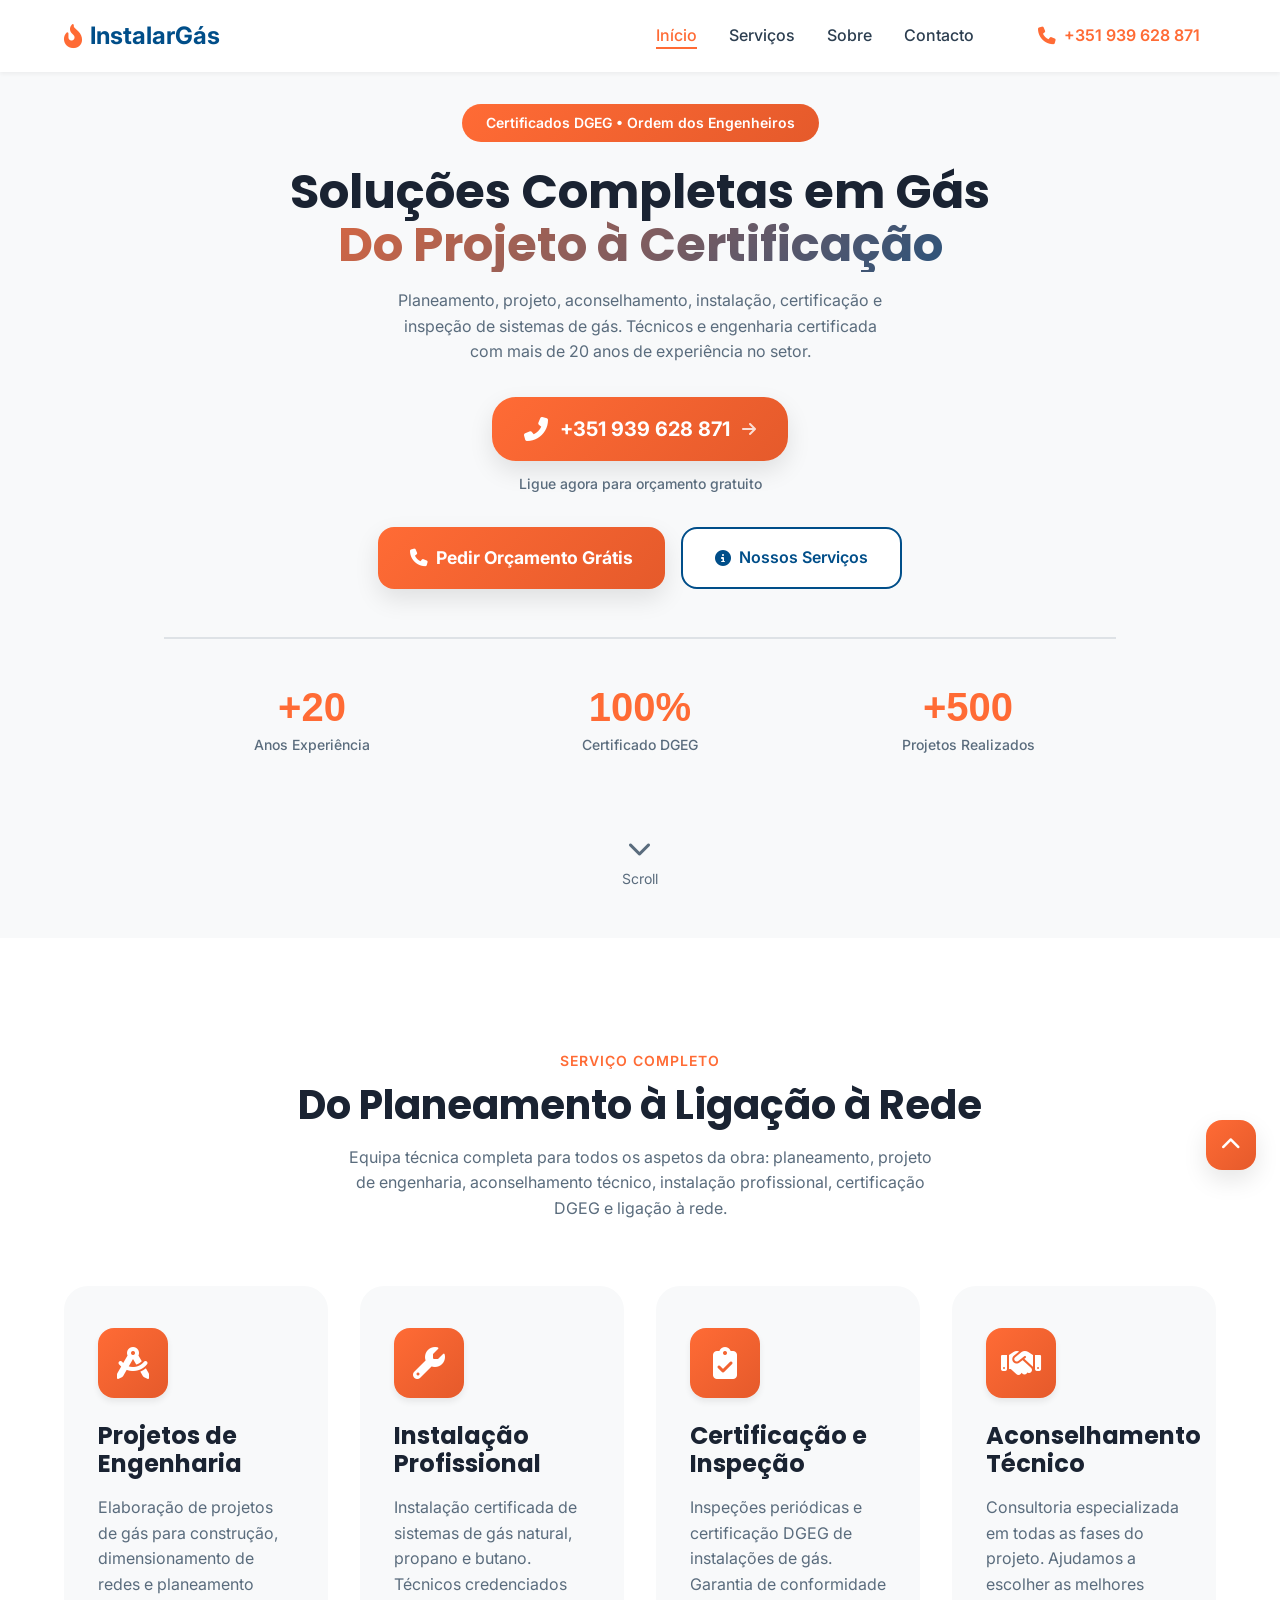
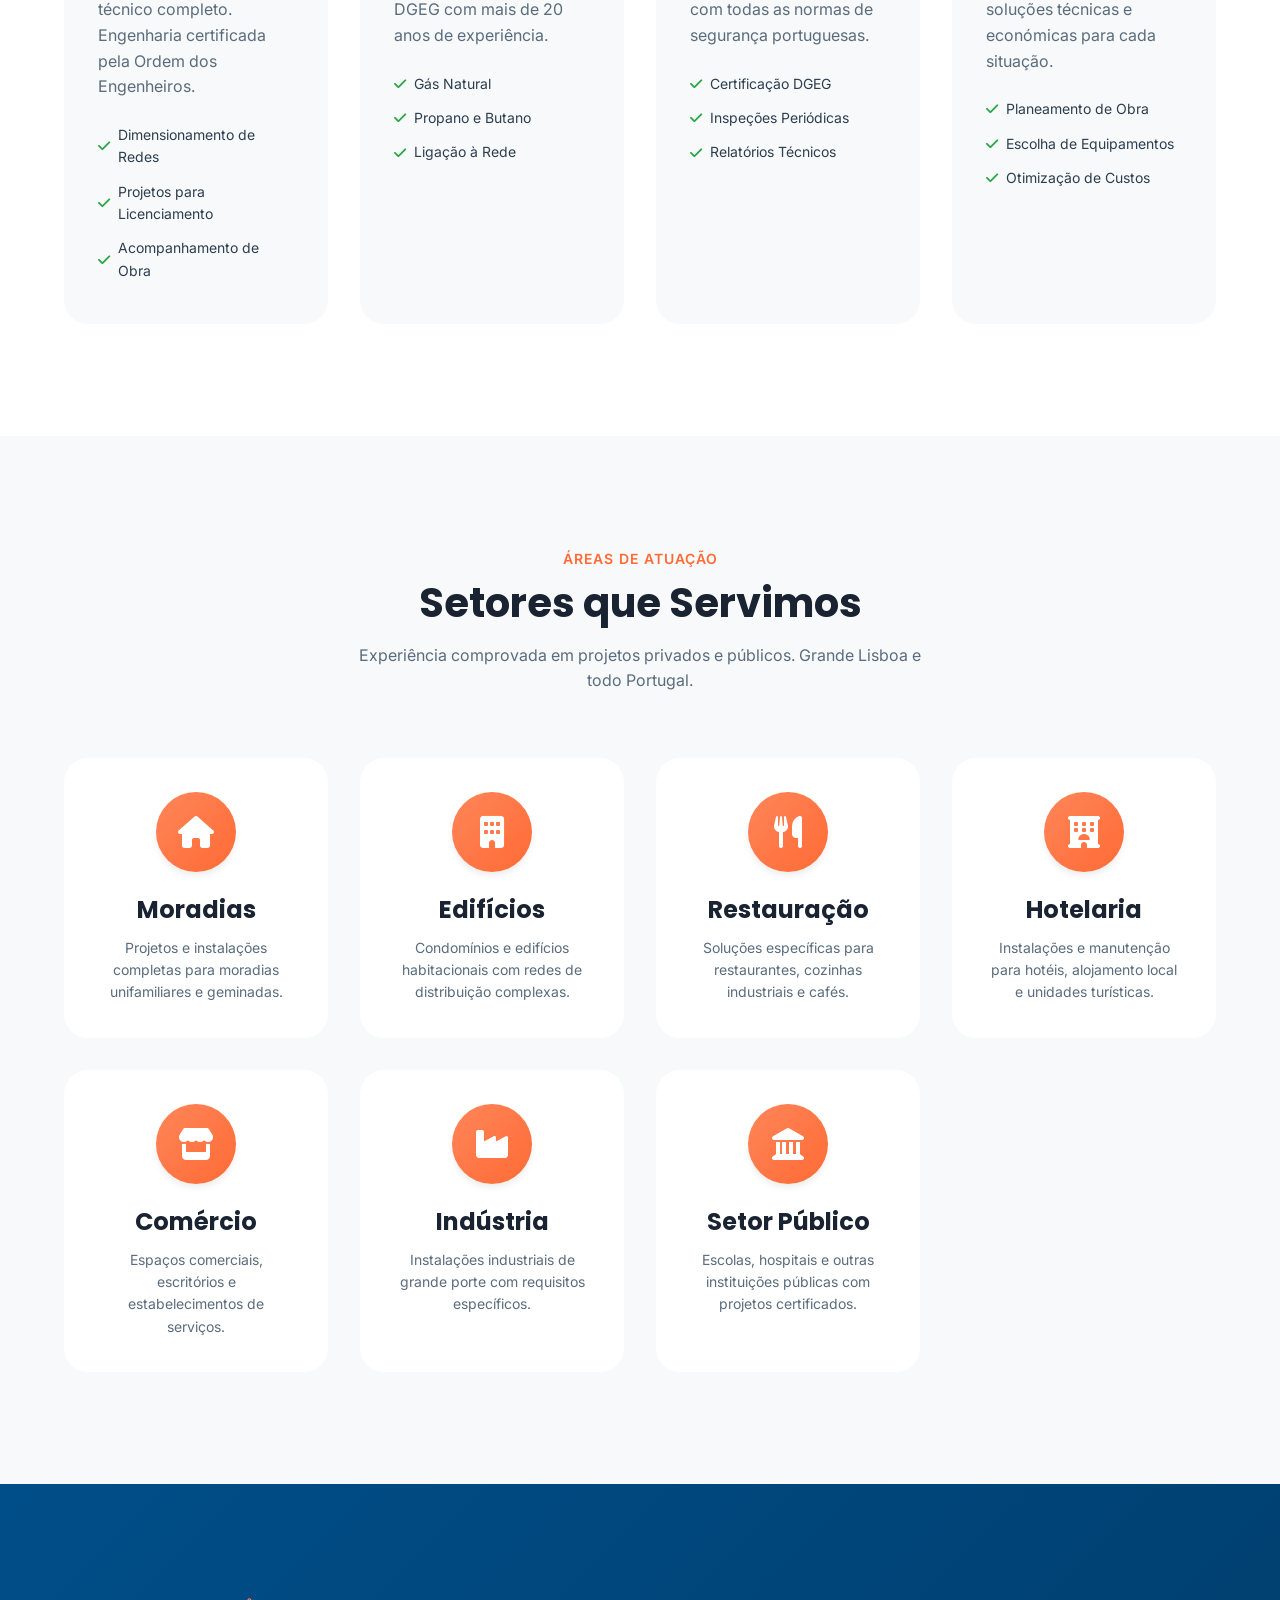
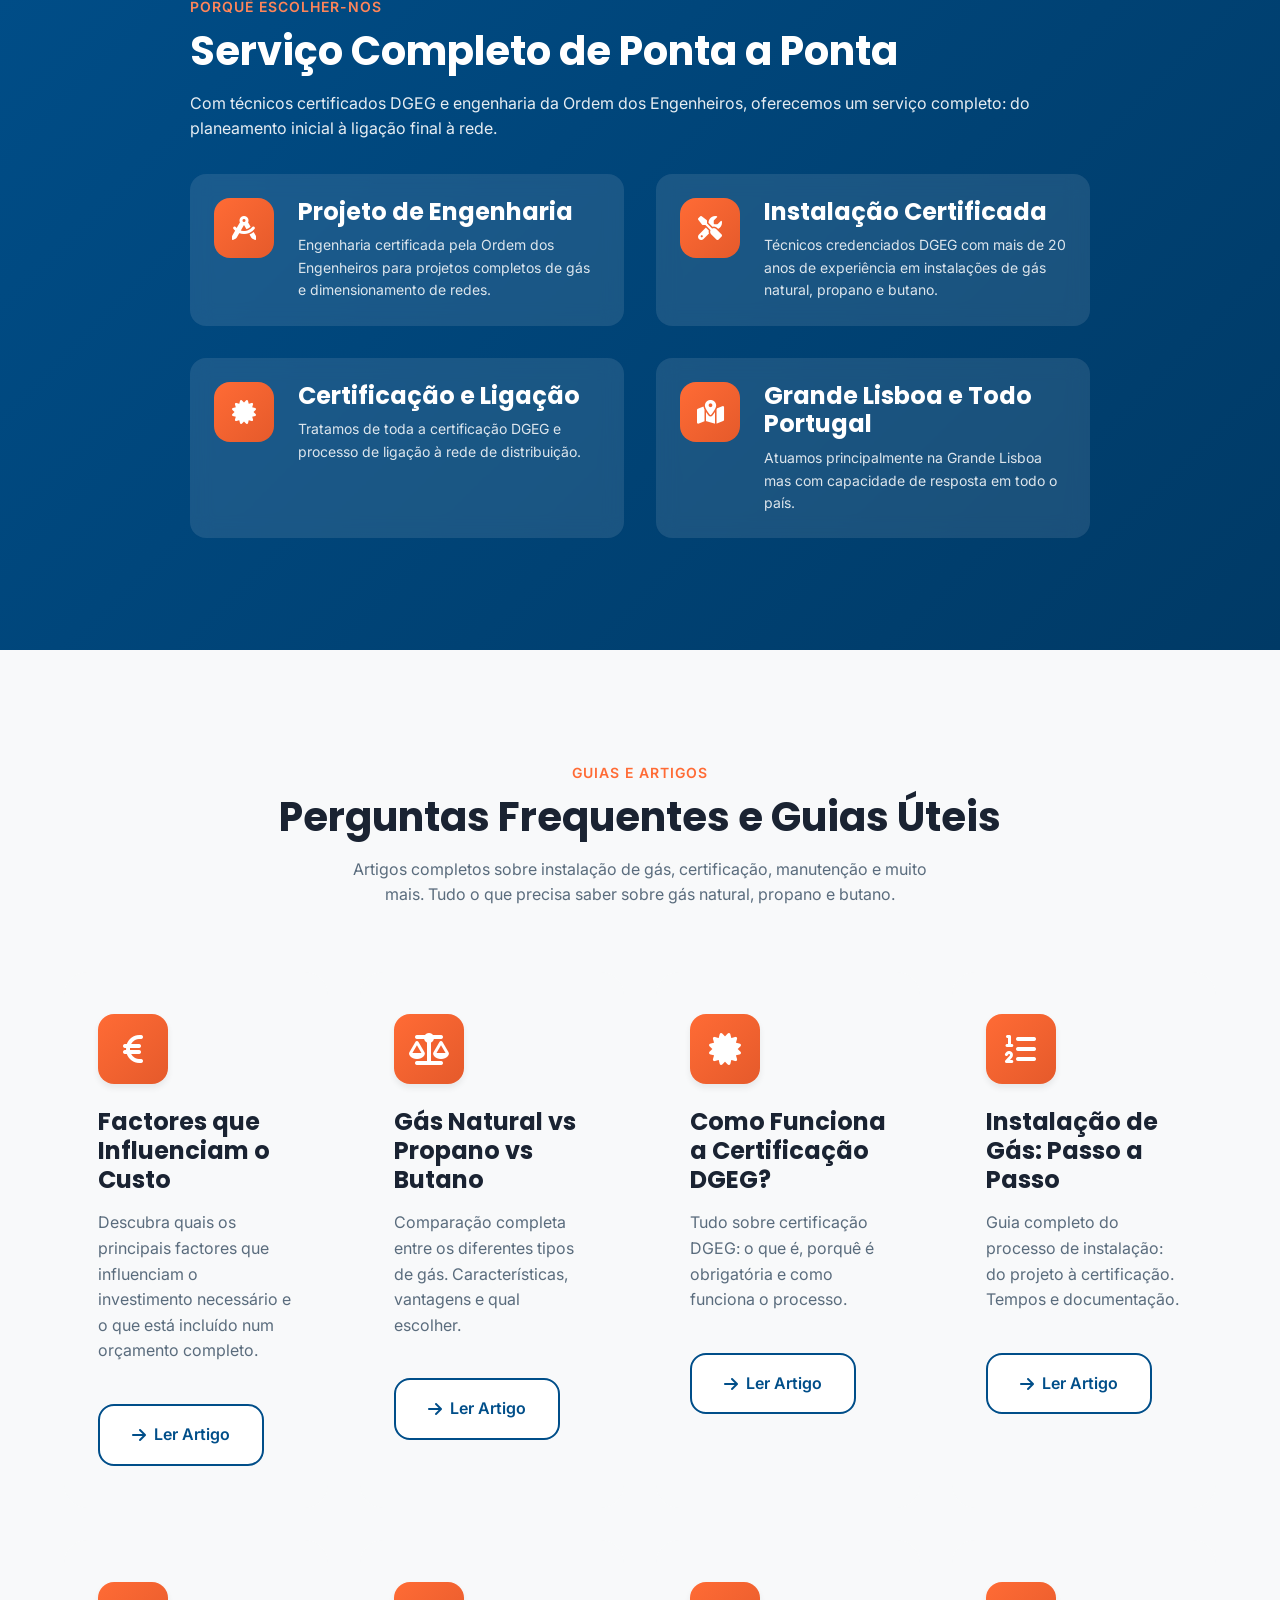
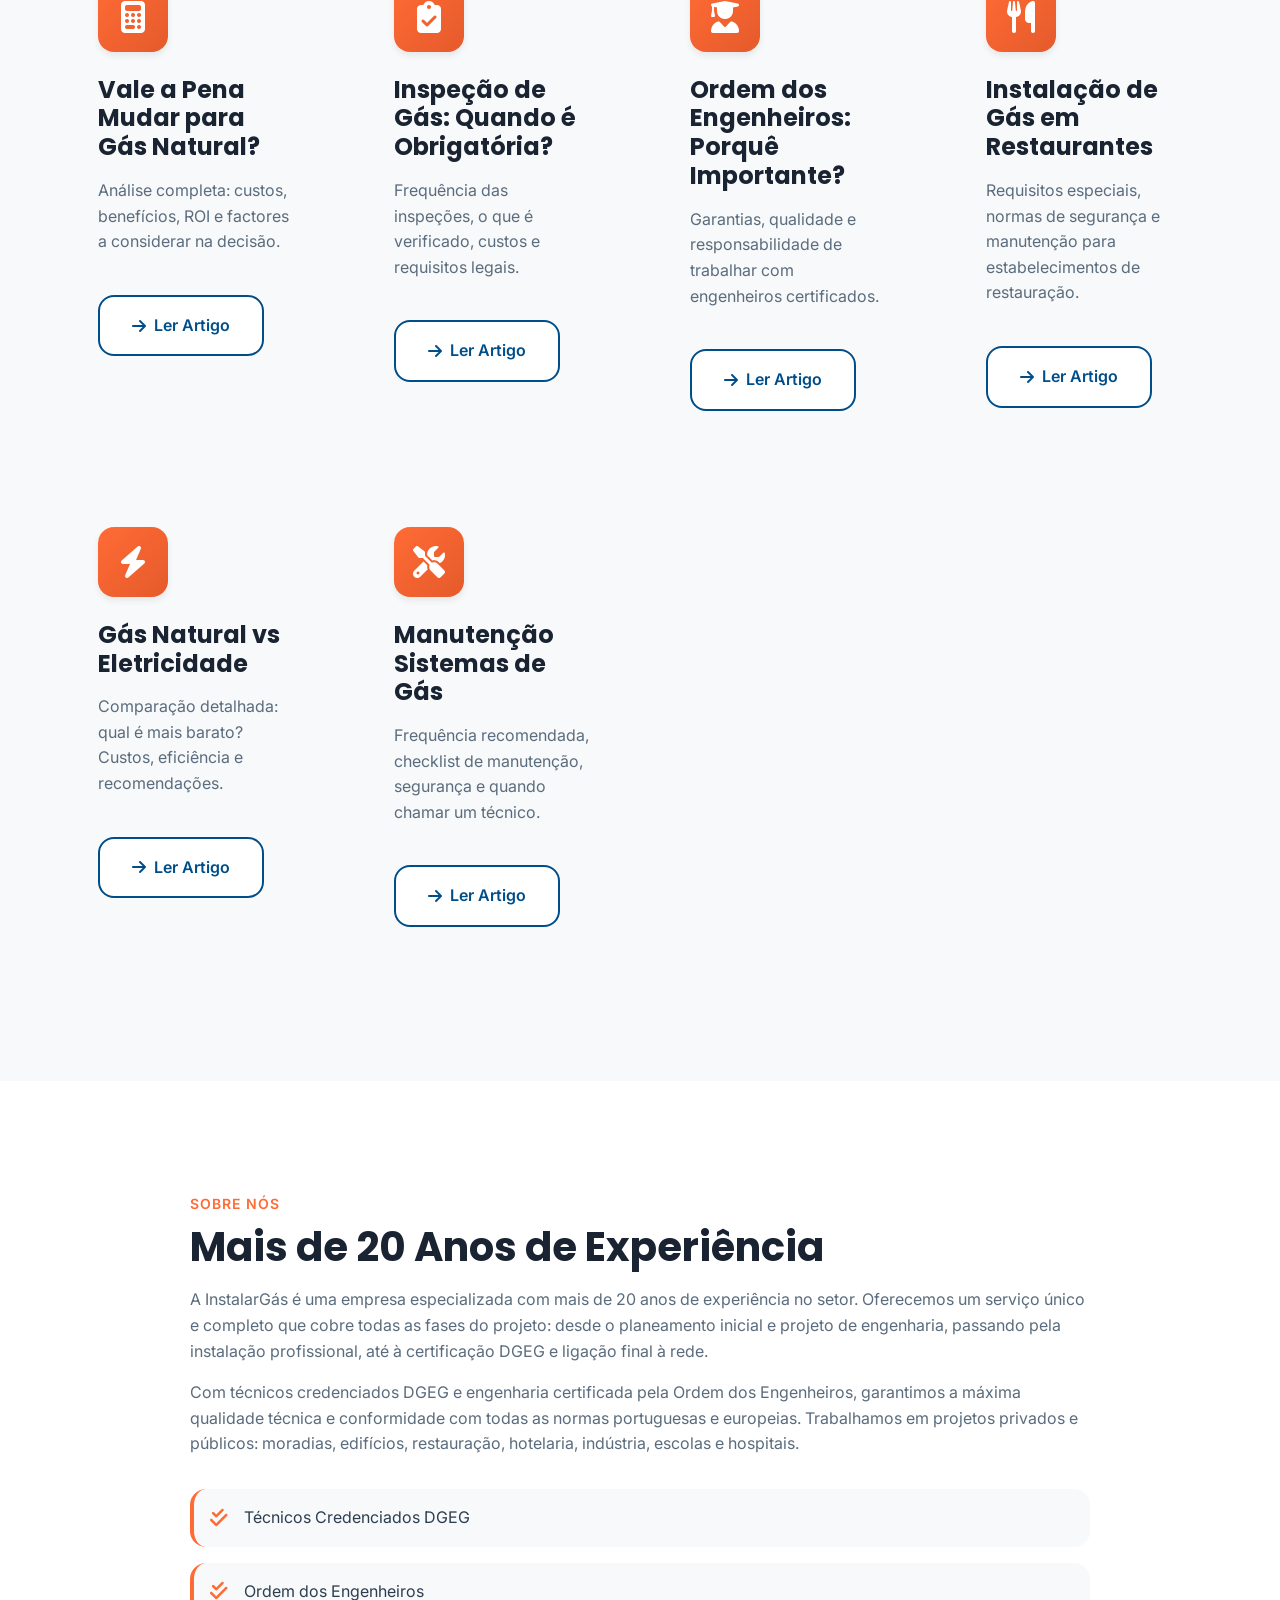
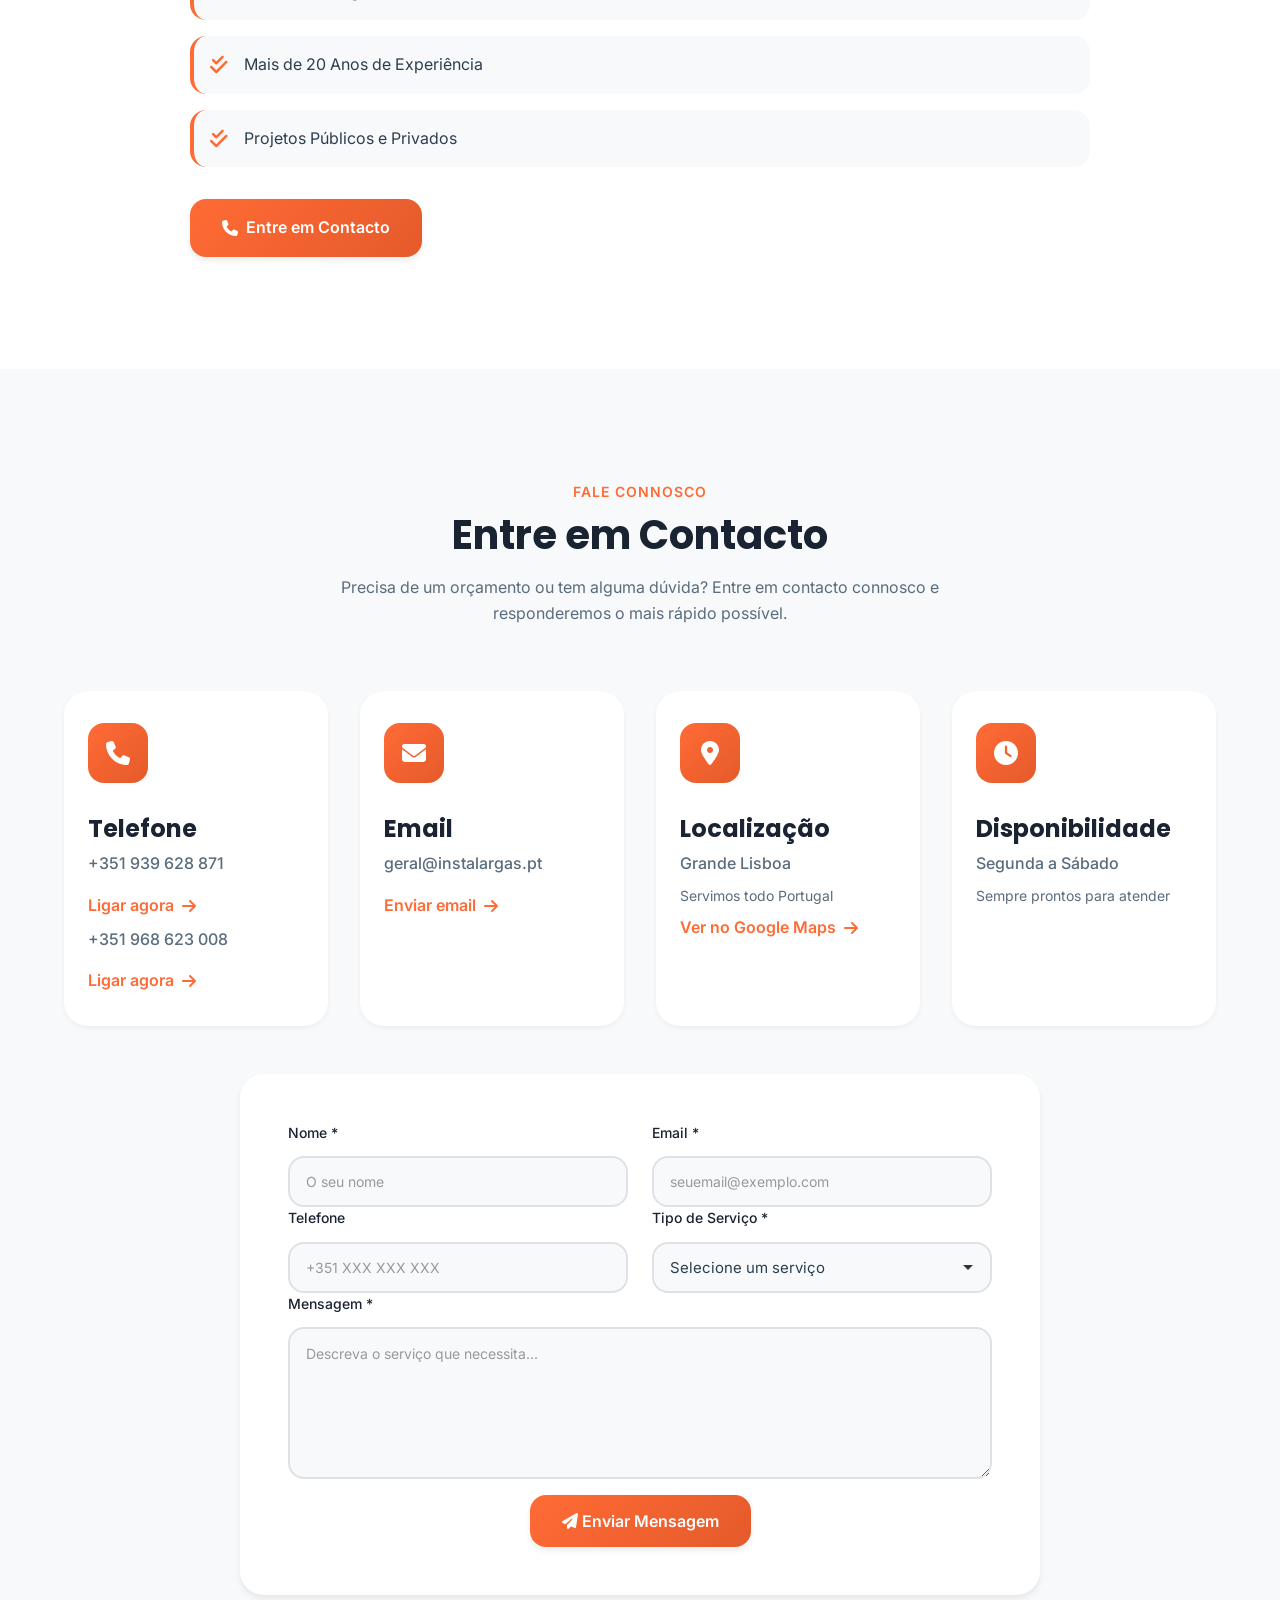
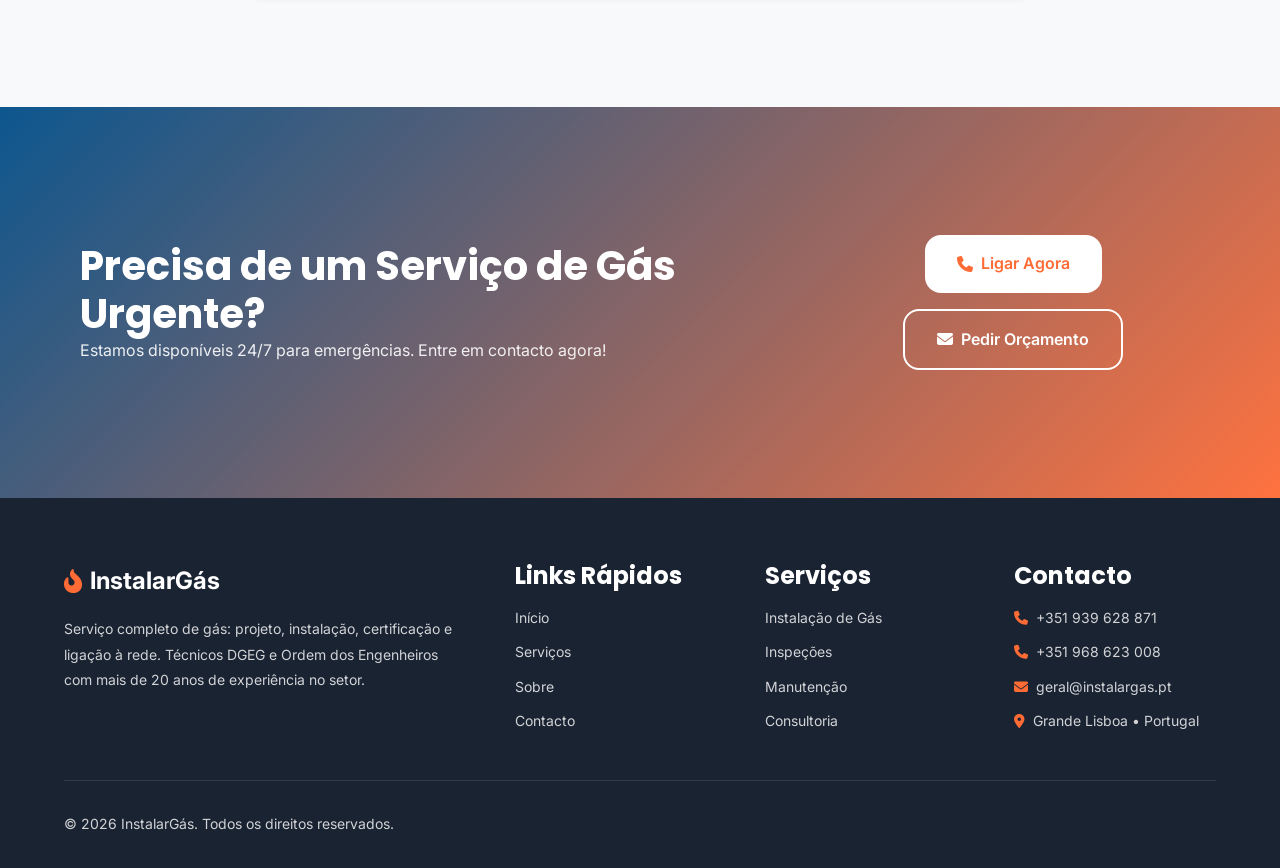
==== commit 5df72a83: "Add secondary phone number +351 968 623 008 to all pages" ====
--- a/index.html
+++ b/index.html
@@ -816,6 +816,10 @@
                                 <a href="tel:+351939628871" class="contact__card-link">
                                     Ligar agora <i class="fas fa-arrow-right"></i>
                                 </a>
+                                <p class="contact__card-data" style="margin-top: 0.5rem;">+351 968 623 008</p>
+                                <a href="tel:+351968623008" class="contact__card-link">
+                                    Ligar agora <i class="fas fa-arrow-right"></i>
+                                </a>
                             </div>
                         </div>
                         
@@ -1018,6 +1022,10 @@
                             <a href="tel:+351939628871" class="footer__link">+351 939 628 871</a>
                         </li>
                         <li>
+                            <i class="fas fa-phone"></i>
+                            <a href="tel:+351968623008" class="footer__link">+351 968 623 008</a>
+                        </li>
+                        <li>
                             <i class="fas fa-envelope"></i>
                             <a href="mailto:geral@instalargas.pt" class="footer__link">geral@instalargas.pt</a>
                         </li>
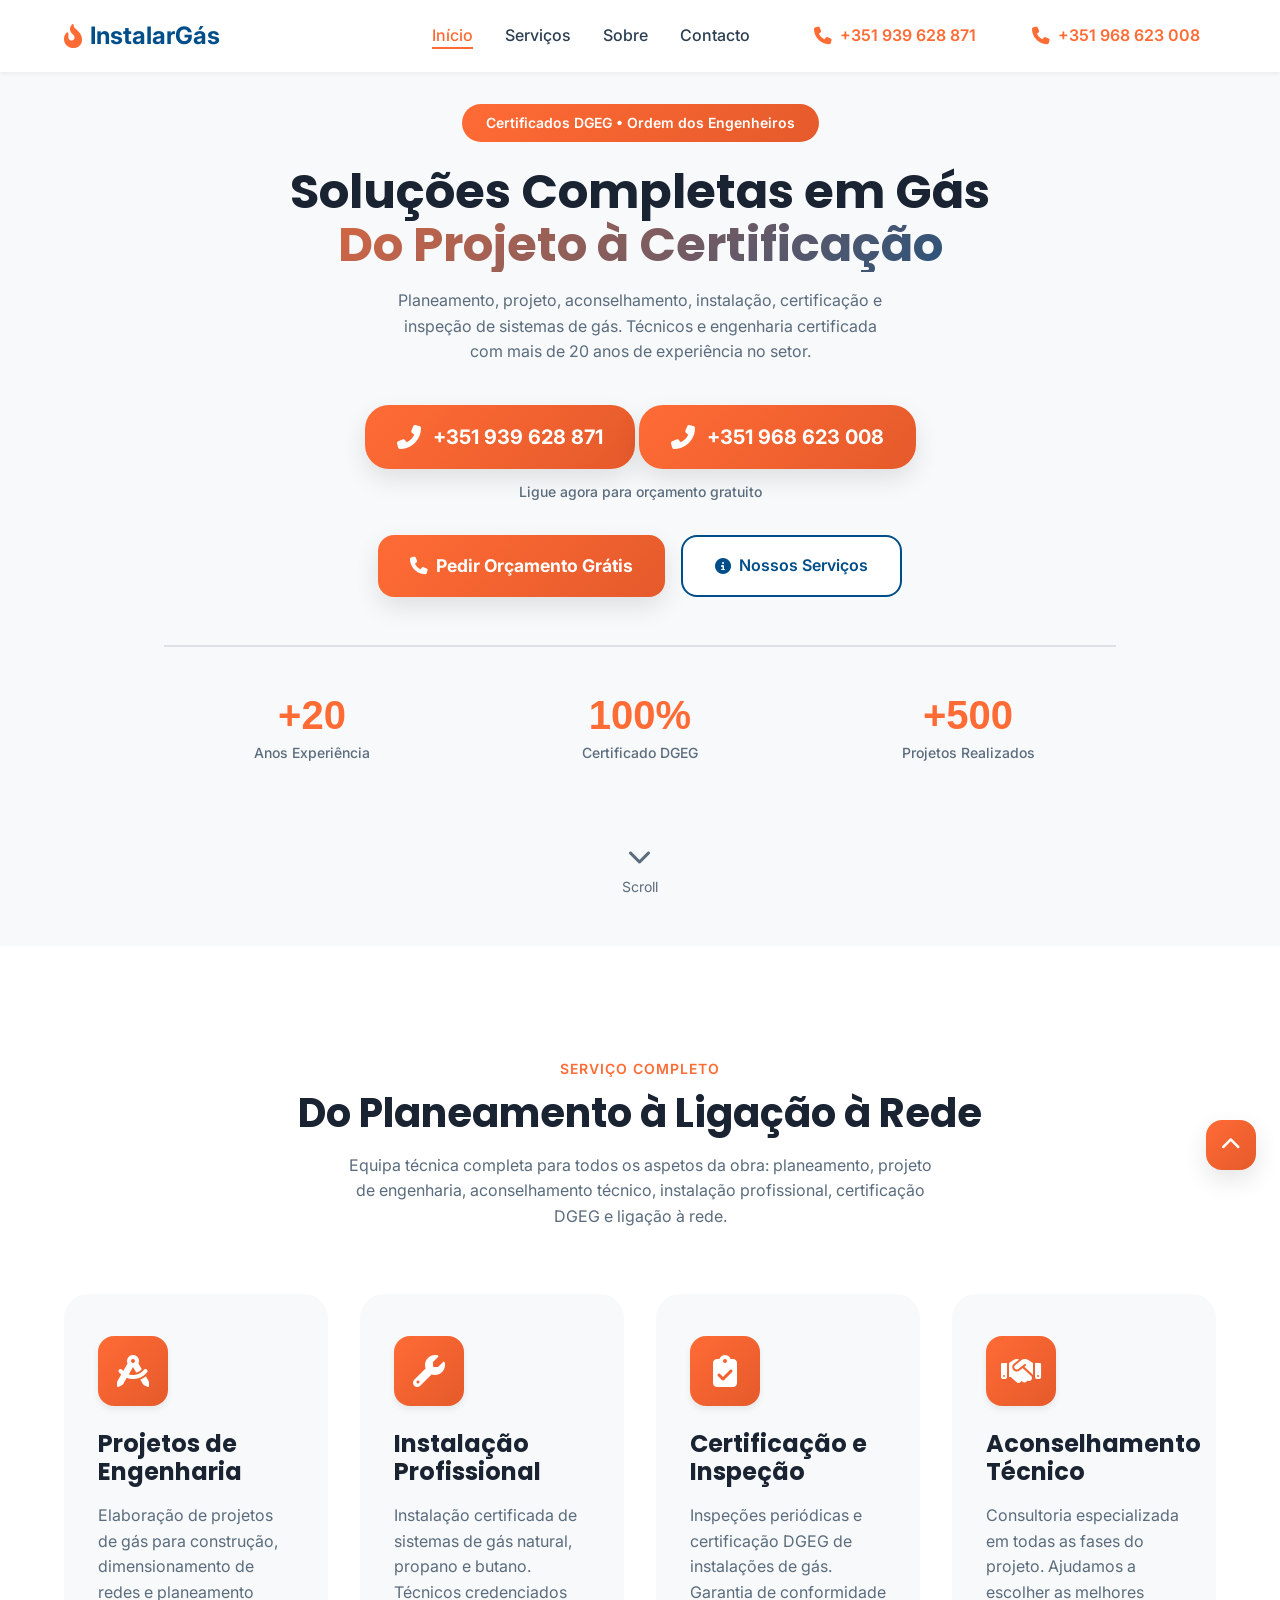
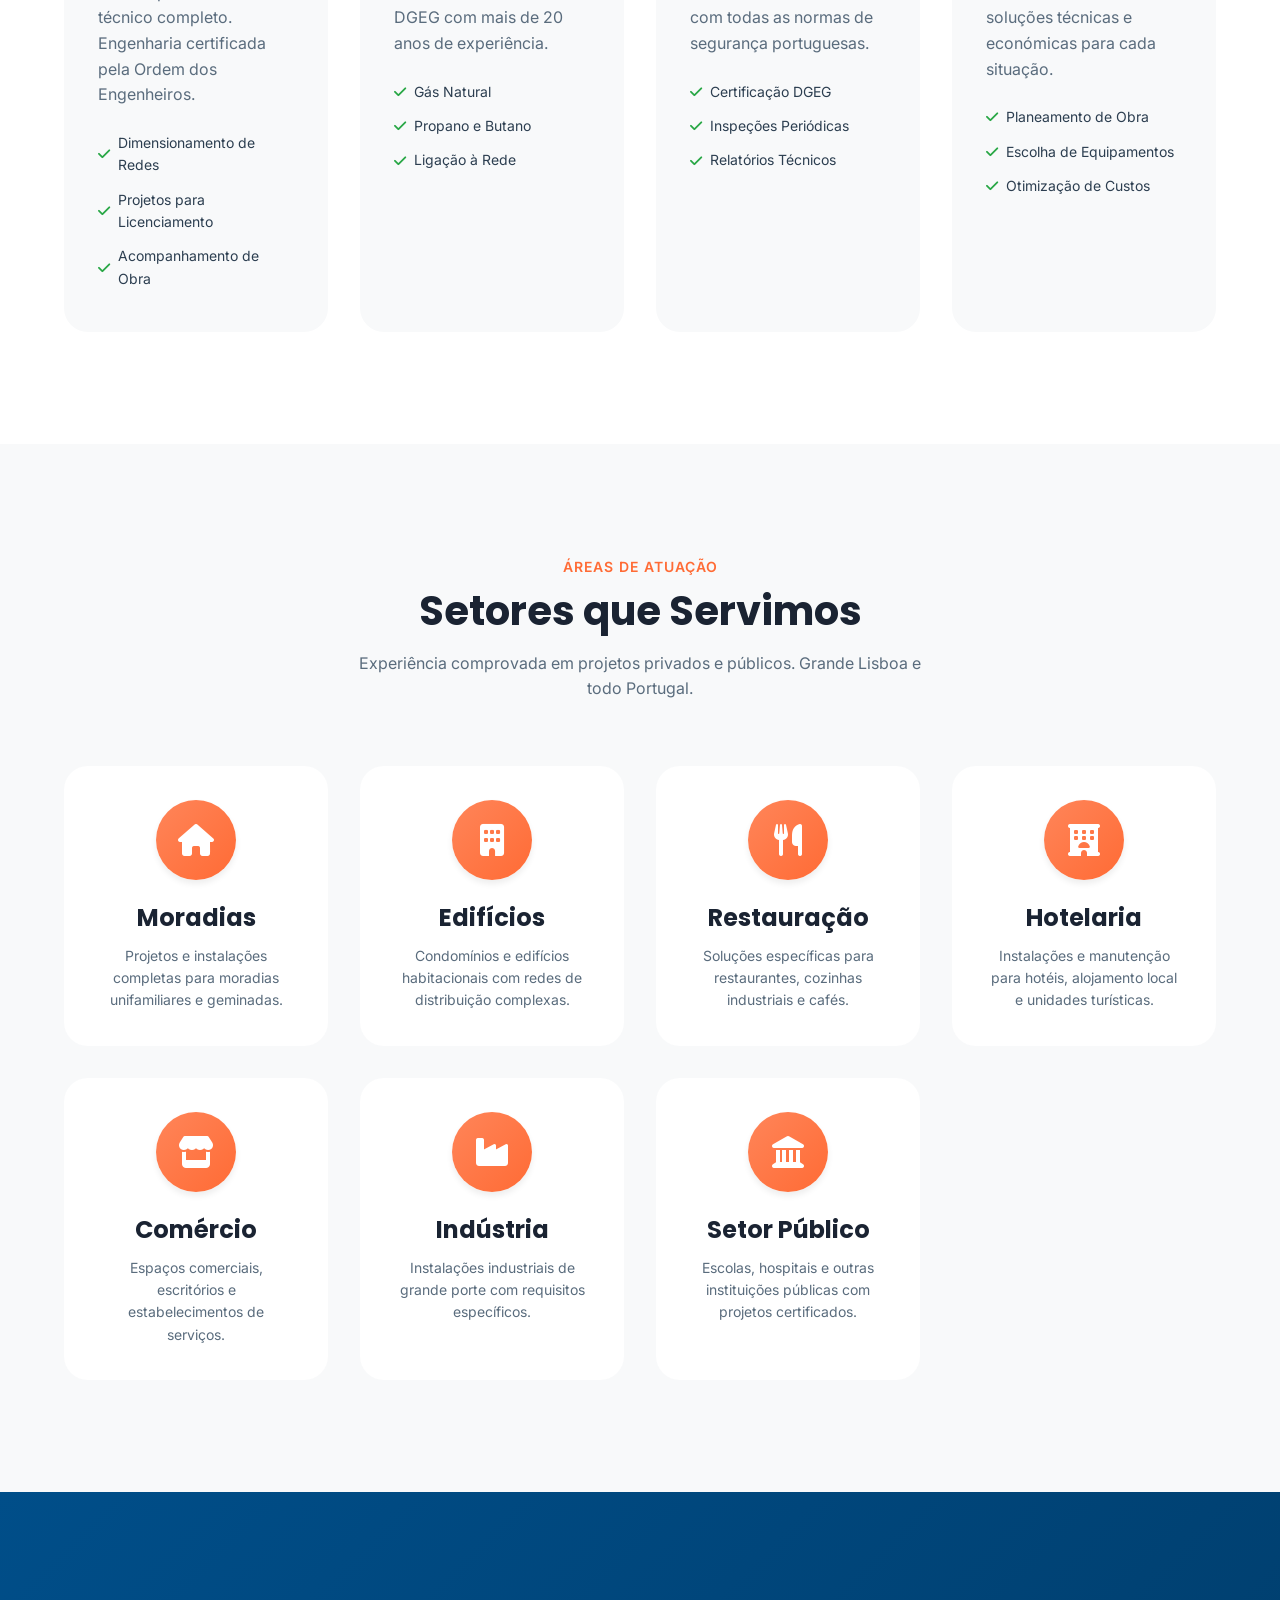
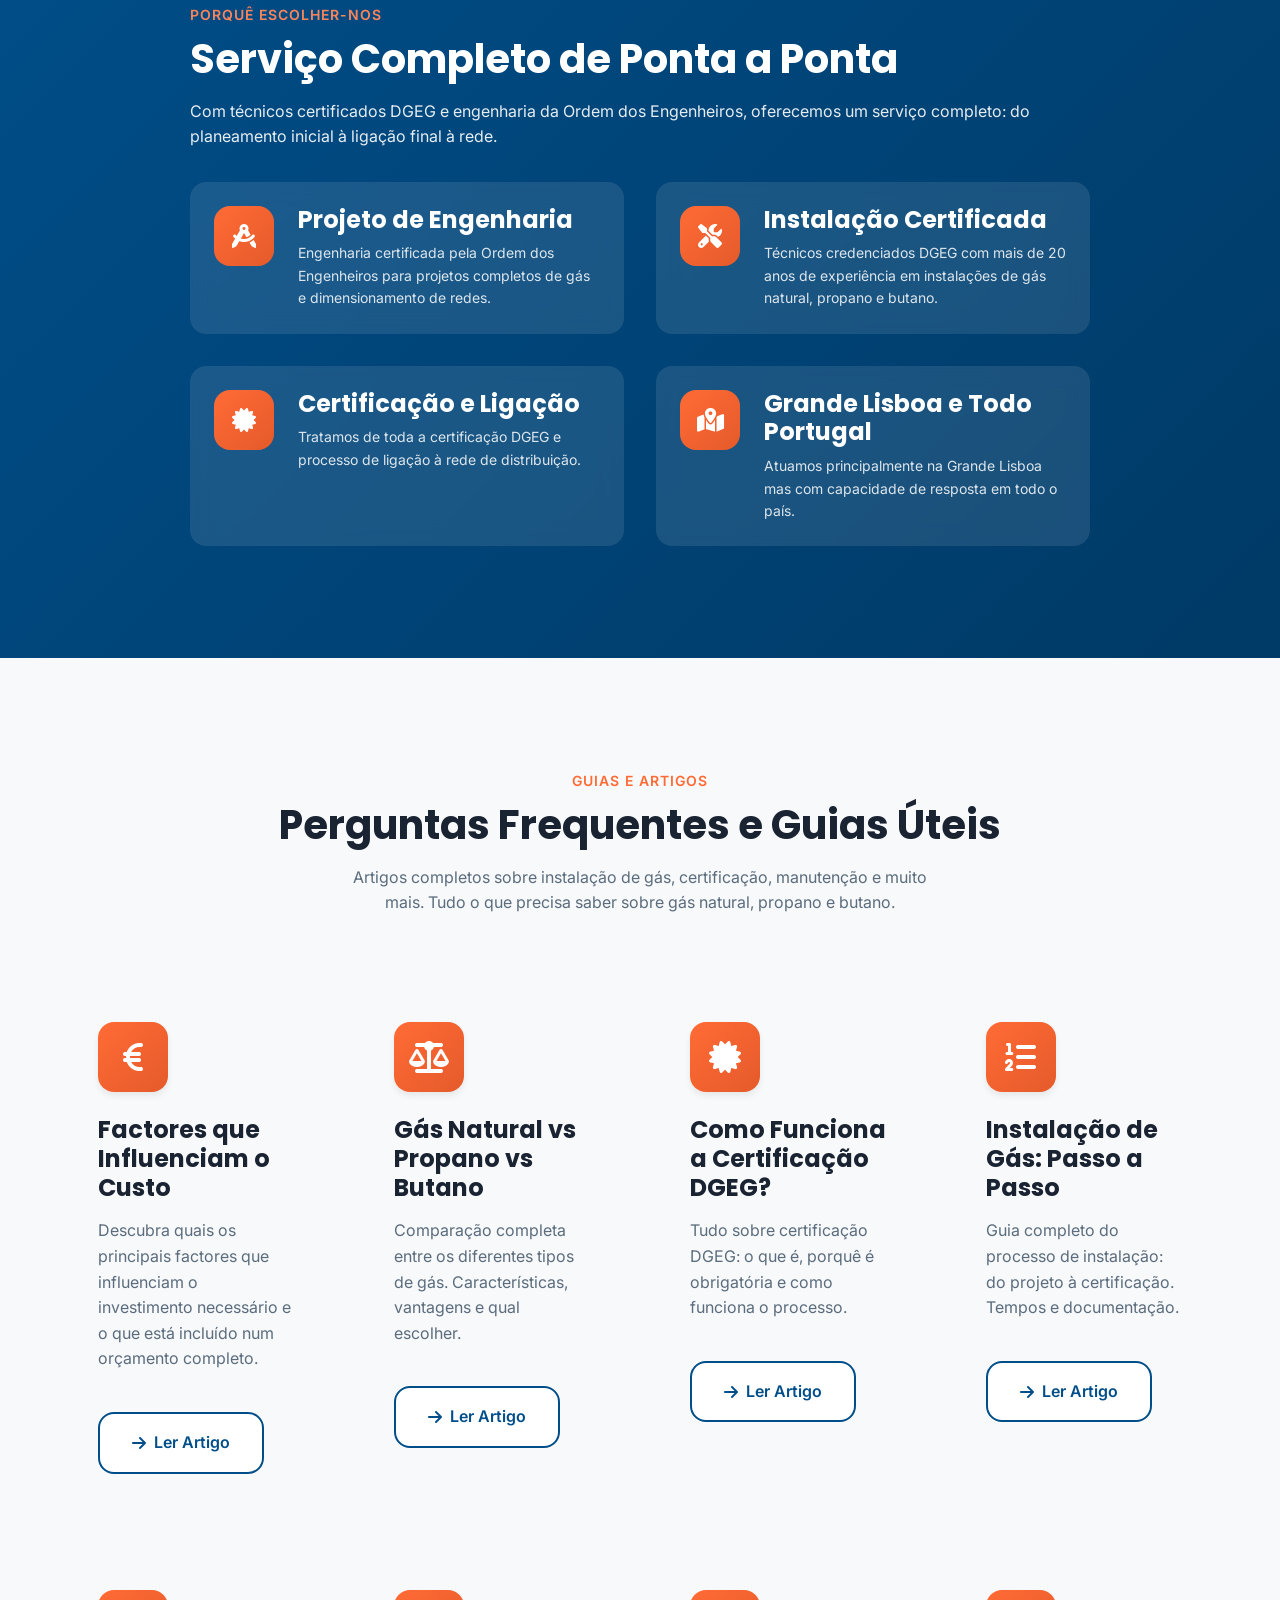
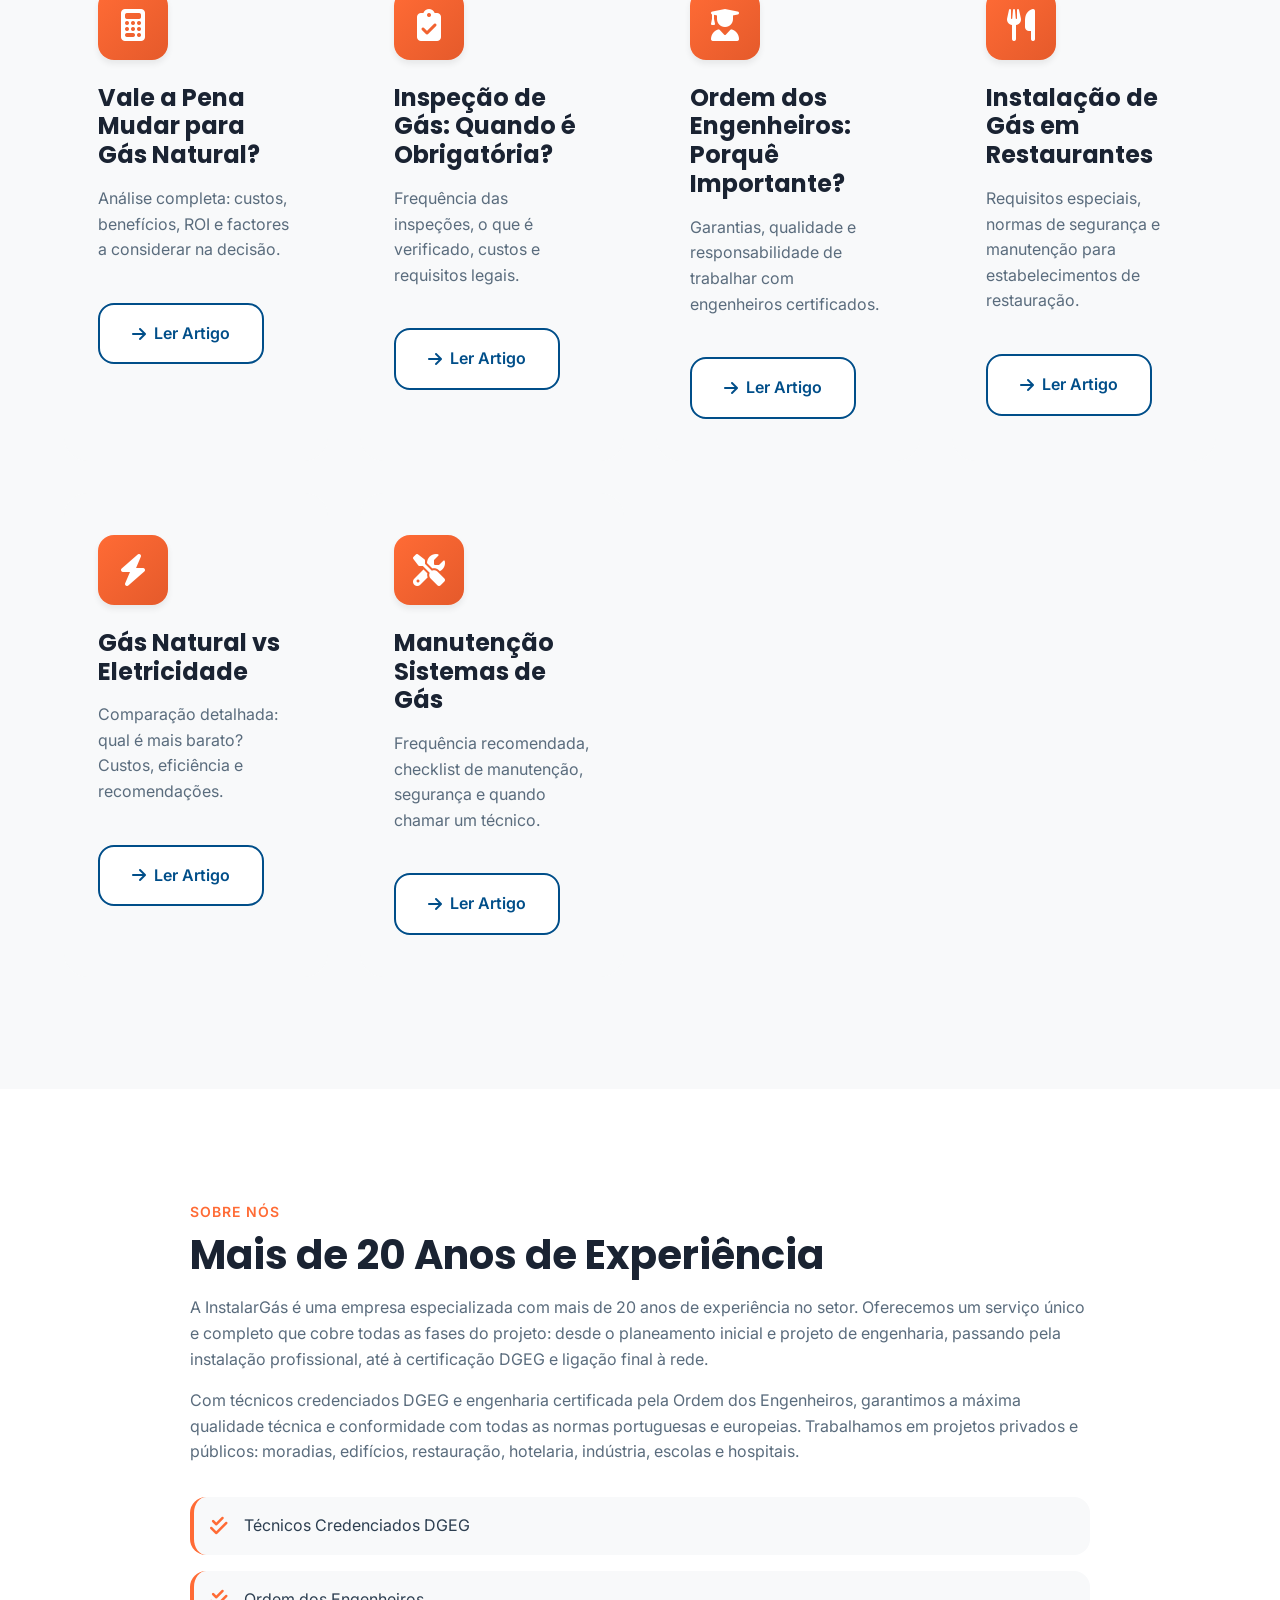
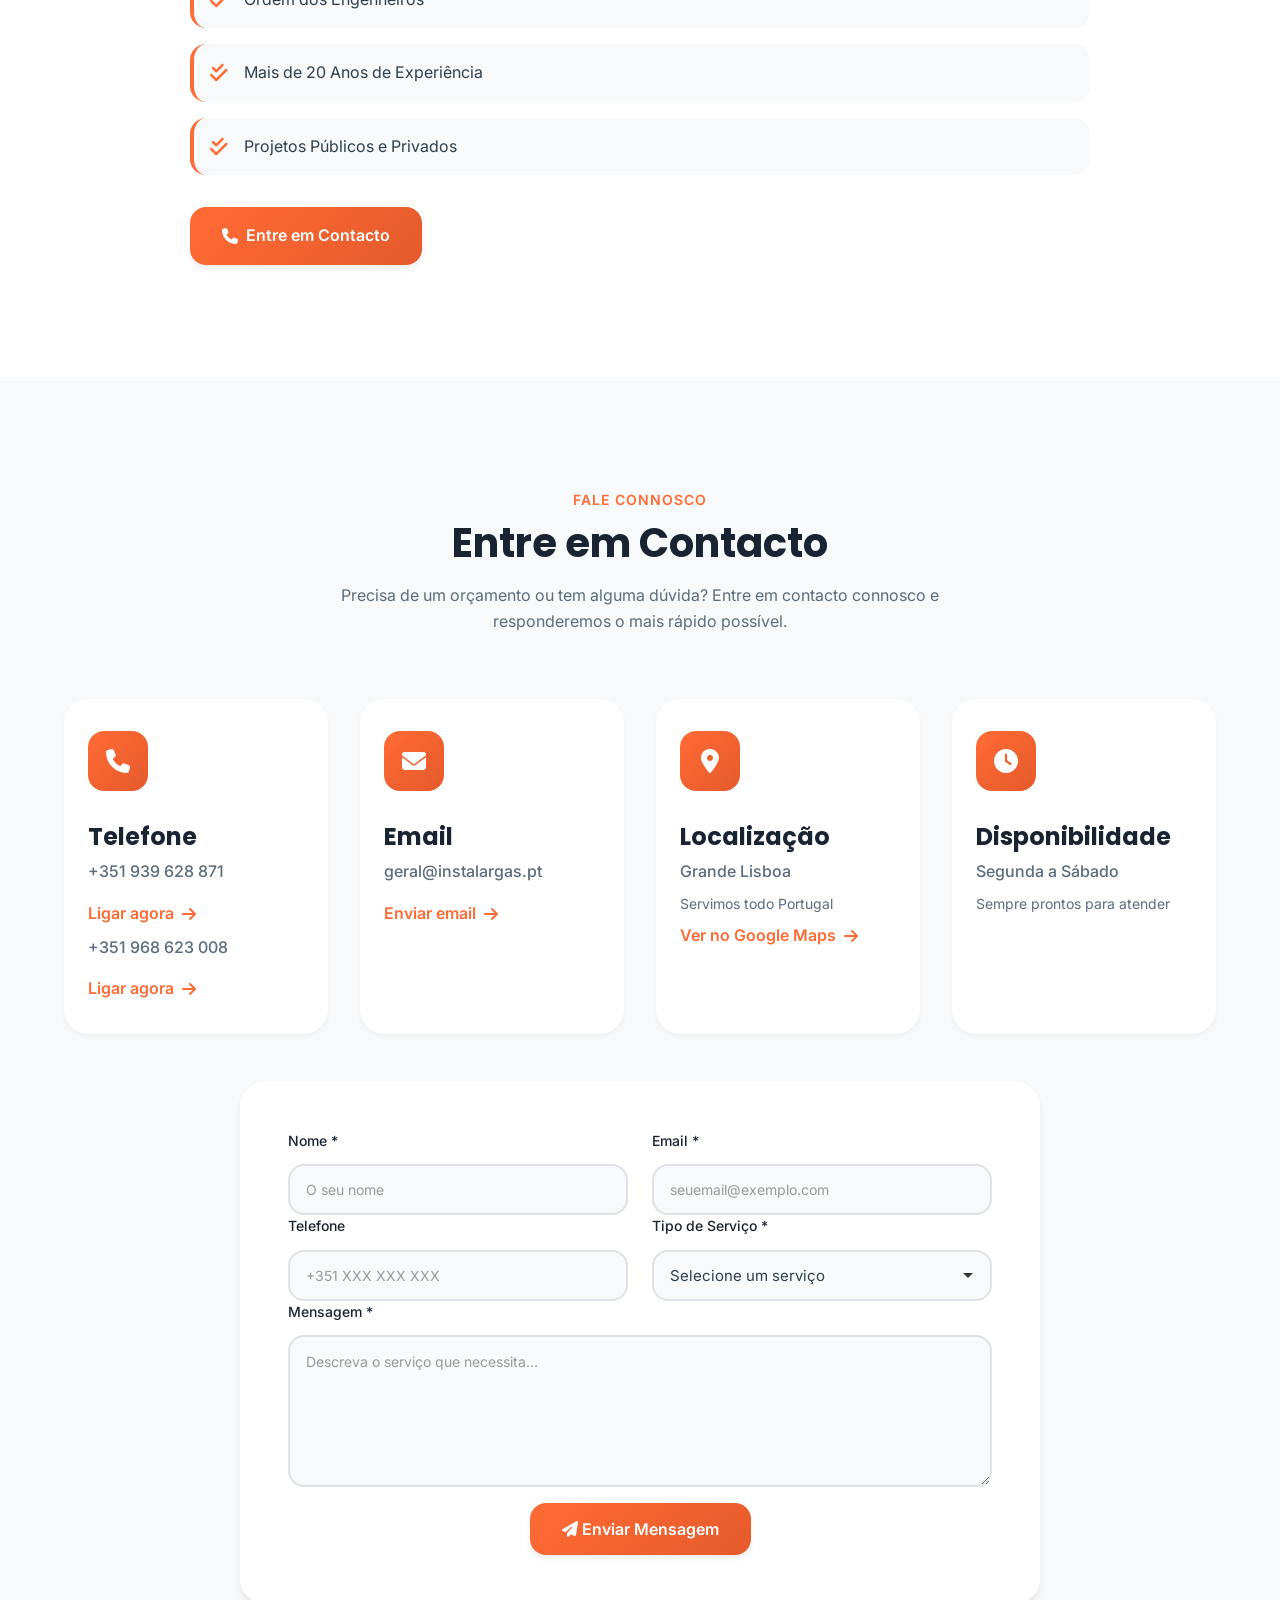
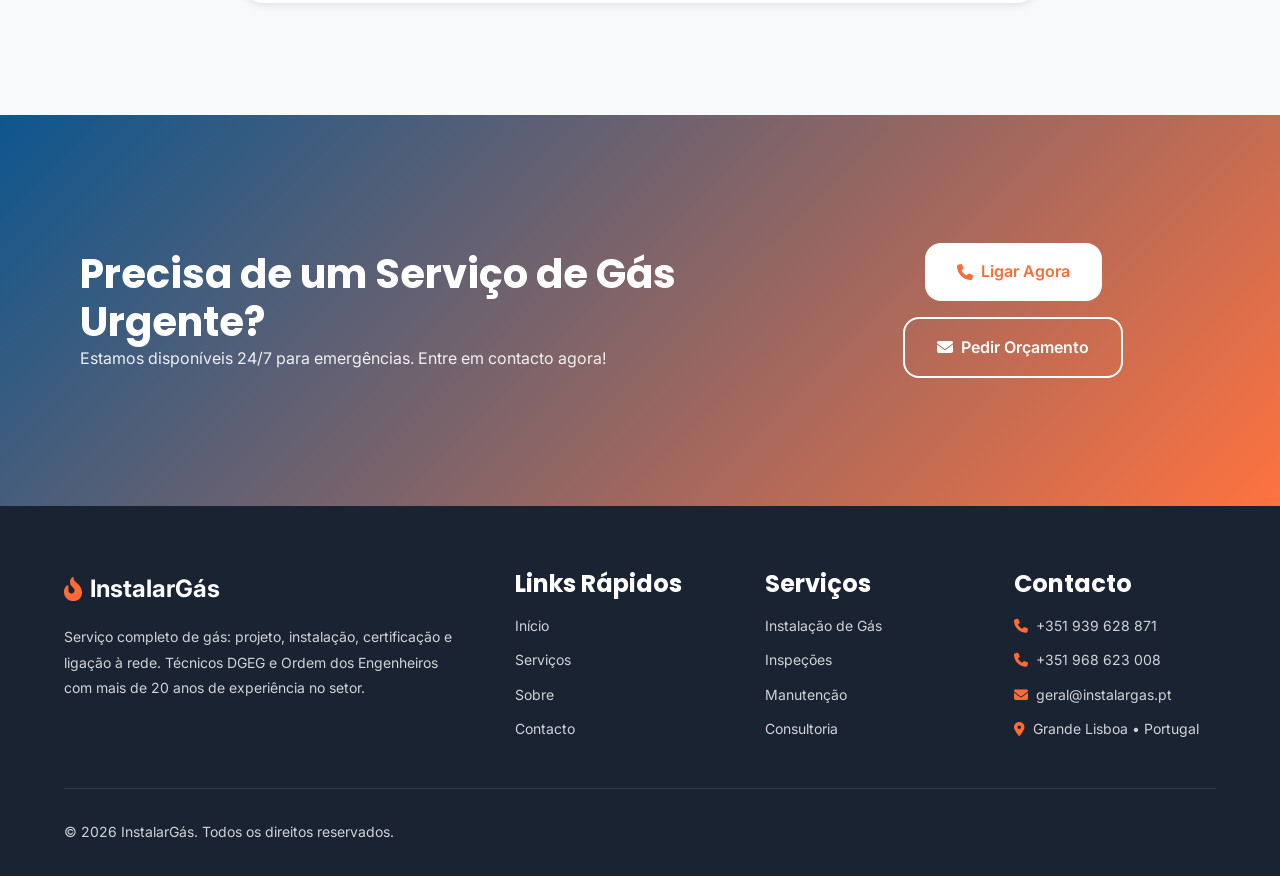
==== commit 8d319054: "Show both phone numbers in header, hero section, and mobile menu" ====
--- a/index.html
+++ b/index.html
@@ -258,6 +258,10 @@
                     <i class="fas fa-phone"></i>
                     <span>+351 939 628 871</span>
                 </a>
+                <a href="tel:+351968623008" class="nav__phone nav__phone-mobile" style="margin-top: 0.5rem;">
+                    <i class="fas fa-phone"></i>
+                    <span>+351 968 623 008</span>
+                </a>
                 
                 <div class="nav__close" id="nav-close">
                     <i class="fas fa-times"></i>
@@ -269,10 +273,16 @@
             </div>
             
             <!-- Phone Number in Header -->
-            <a href="tel:+351939628871" class="nav__phone">
-                <i class="fas fa-phone"></i>
-                <span class="nav__phone-text">+351 939 628 871</span>
-            </a>
+            <div class="nav__phone-container">
+                <a href="tel:+351939628871" class="nav__phone">
+                    <i class="fas fa-phone"></i>
+                    <span class="nav__phone-text">+351 939 628 871</span>
+                </a>
+                <a href="tel:+351968623008" class="nav__phone" style="margin-left: 1rem;">
+                    <i class="fas fa-phone"></i>
+                    <span class="nav__phone-text">+351 968 623 008</span>
+                </a>
+            </div>
         </nav>
     </header>
 
@@ -297,7 +307,10 @@
                         <a href="tel:+351939628871" class="home__phone-link">
                             <i class="fas fa-phone-alt"></i>
                             <span>+351 939 628 871</span>
-                            <i class="fas fa-arrow-right"></i>
+                        </a>
+                        <a href="tel:+351968623008" class="home__phone-link" style="margin-top: 0.5rem;">
+                            <i class="fas fa-phone-alt"></i>
+                            <span>+351 968 623 008</span>
                         </a>
                         <p class="home__phone-text">Ligue agora para orçamento gratuito</p>
                     </div>
--- a/css/styles.css
+++ b/css/styles.css
@@ -454,8 +454,14 @@
 }
 
 /* Phone Number in Header */
+.nav__phone-container {
+    display: none; /* Hidden by default, shown on desktop */
+    align-items: center;
+    gap: 0.5rem;
+}
+
 .nav__phone {
-    display: none; /* Hidden by default, shown on desktop */
+    display: flex; /* Changed to flex since container controls visibility */
     align-items: center;
     gap: 0.5rem;
     color: var(--primary-color);
@@ -516,14 +522,22 @@
     }
     
     /* Show desktop phone button */
+    .nav__phone-container {
+        display: flex;
+        margin-left: 1rem;
+    }
+    
     .nav__phone:not(.nav__phone-mobile) {
         display: flex;
-        margin-left: 1rem;
     }
 }
 
 /* Mobile - Hide phone in header, show in menu */
 @media screen and (max-width: 768px) {
+    .nav__phone-container {
+        display: none;
+    }
+    
     .nav__phone:not(.nav__phone-mobile) {
         display: none;
     }
